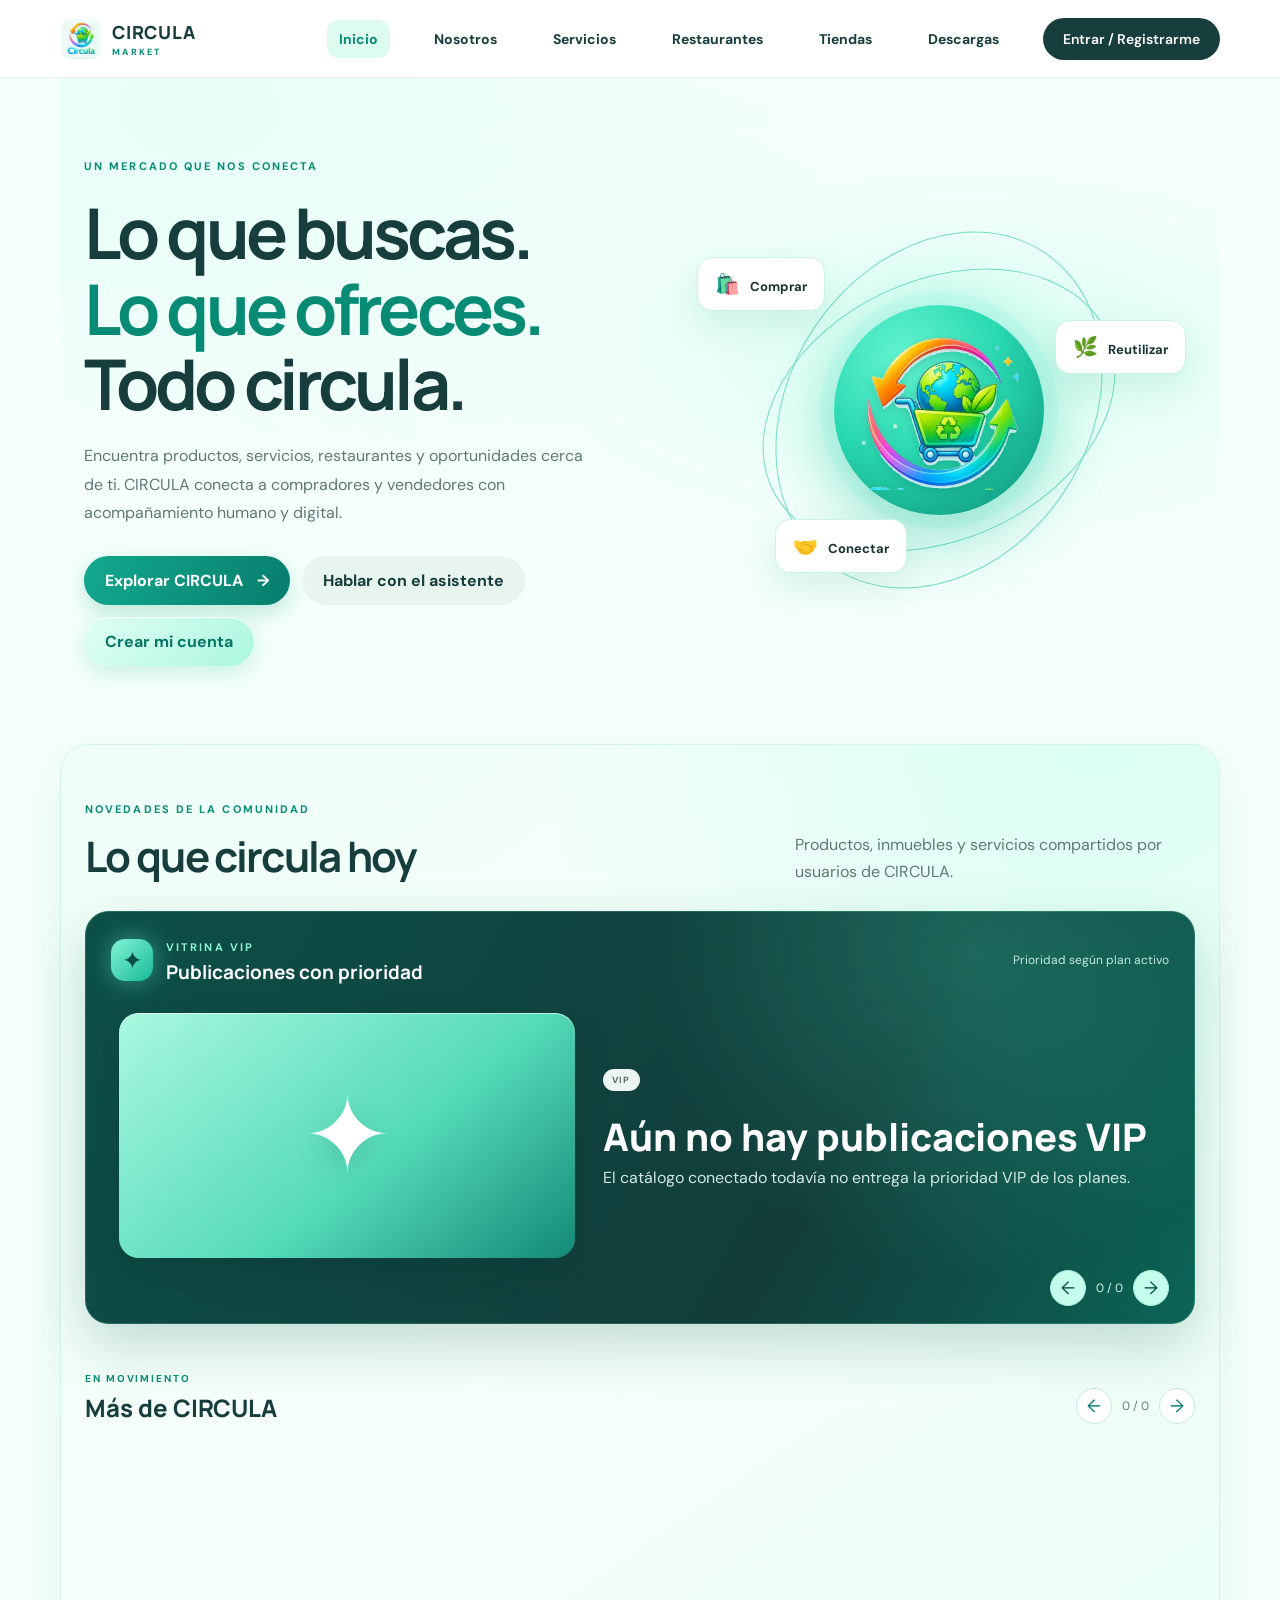
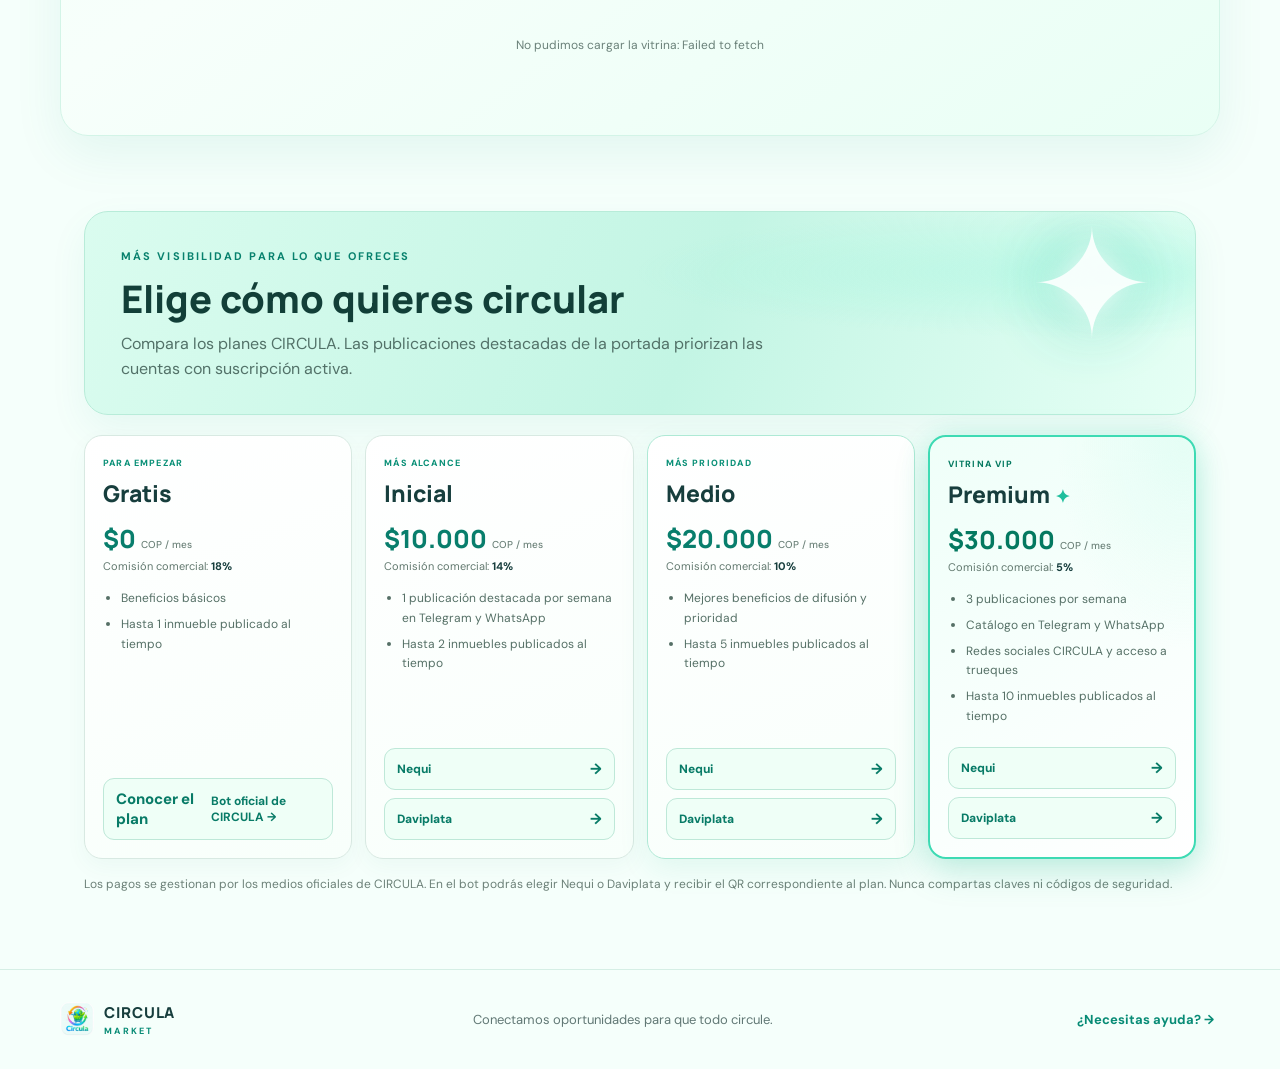
==== index.html @ 831e98ba "Add files via upload" ====
<!doctype html>
<html lang="es">
<head>
  <meta charset="utf-8">
  <meta name="viewport" content="width=device-width, initial-scale=1">
  <meta name="theme-color" content="#22c6a3">
  <meta name="description" content="CIRCULA Market conecta personas, negocios y servicios en Colombia.">
  <title>CIRCULA Market</title>
  <link rel="icon" href="assets/circula_logo.jpg">
  <link rel="stylesheet" href="styles.css">
  <link rel="stylesheet" href="styles-bright.css">
  <link rel="stylesheet" href="homepage.css">
</head>
<body>
  <header class="topbar">
    <a class="brand" href="#inicio" data-page="inicio" aria-label="CIRCULA Market, inicio">
      <img src="assets/circula_logo.jpg" alt="" width="42" height="42">
      <span>CIRCULA <small>MARKET</small></span>
    </a>
    <button class="menu-toggle" id="menu-toggle" aria-label="Abrir menú" aria-expanded="false">☰</button>
    <nav id="main-nav" aria-label="Navegación principal">
      <button type="button" data-page="inicio" class="page-link active">Inicio</button>
      <button type="button" data-page="nosotros" class="page-link">Nosotros</button>
      <button type="button" data-page="servicios" class="page-link">Servicios</button>
      <button type="button" data-page="restaurantes" class="page-link">Restaurantes</button>
      <button type="button" data-page="tiendas" class="page-link">Tiendas</button>
      <button type="button" data-page="descargas" class="page-link">Descargas</button>
      <button type="button" class="page-link" id="mi-suscripcion-nav" hidden data-open-request="mi_suscripcion">📅 Mi suscripción</button>
      <button class="nav-account" data-view="cuenta">Entrar / Registrarme</button>
    </nav>
  </header>

  <main>
    <section class="hero" id="inicio" data-page-section="inicio">
      <div class="hero-copy">
        <span class="eyebrow">UN MERCADO QUE NOS CONECTA</span>
        <h1>Lo que buscas.<br><em>Lo que ofreces.</em><br>Todo circula.</h1>
        <p>Encuentra productos, servicios, restaurantes y oportunidades cerca de ti. CIRCULA conecta a compradores y vendedores con acompañamiento humano y digital.</p>
        <div class="hero-actions"><a class="button primary" href="#explorar">Explorar CIRCULA <span>→</span></a><button class="button soft" data-view="asistente">Hablar con el asistente</button><button class="button account-glow" data-view="cuenta" data-auth-mode="register">Crear mi cuenta</button></div>
      </div>
      <div class="hero-art" aria-hidden="true"><div class="orbit orbit-one"></div><div class="orbit orbit-two"></div><div class="hero-mark"><img src="assets/circula_logo_mark.png" alt=""></div><div class="float-card card-buy">🛍️ <span>Comprar</span></div><div class="float-card card-sell">🌿 <span>Reutilizar</span></div><div class="float-card card-services">🤝 <span>Conectar</span></div></div>
    </section>

    <section class="section about-page" id="nosotros" data-page-section="nosotros" hidden>
      <div class="section-heading"><div><span class="eyebrow">QUIÉNES SOMOS</span><h2>En CIRCULA, las oportunidades se encuentran</h2></div></div>
      <div class="about-grid"><article><span class="about-icon">↻</span><h3>Conectamos</h3><p>CIRCULA ayuda a personas, emprendimientos y negocios a encontrarse para comprar, vender, intercambiar y ofrecer servicios en Colombia.</p></article><article><span class="about-icon">🤝</span><h3>Acompañamos</h3><p>El bot y el asistente virtual orientan cada paso. Cuando hace falta, el equipo humano puede continuar la conversación.</p></article><article><span class="about-icon">🌱</span><h3>Hacemos circular</h3><p>Queremos que productos, talentos, espacios y servicios tengan más oportunidades de llegar a quien los necesita.</p></article></div>
      <div class="about-assistant"><div><span class="eyebrow">¿QUIERES CONOCERNOS MEJOR?</span><h3>Chatea con el asistente de CIRCULA</h3><p>Cuéntanos qué buscas y te ayudaremos a encontrar el siguiente paso.</p></div><button class="button primary" data-view="asistente">Chatear con nosotros →</button></div>
    </section>

    <section class="downloads-page" id="descargas" data-page-section="descargas" hidden>
      <div class="download-hero"><div class="download-copy"><span class="eyebrow">CIRCULA CONTIGO</span><h1>Todo lo que circula,<br><em>en tu celular.</em></h1><p>Descarga la aplicación oficial de CIRCULA Market para explorar productos, restaurantes, servicios y oportunidades desde tu teléfono.</p><div class="download-actions"><a class="button primary download-cta" href="#descargas" aria-disabled="true">APK disponible próximamente</a><span class="download-platform">Android · Archivo APK oficial</span></div><p class="download-status" id="download-status" role="status">Estamos preparando el enlace oficial de descarga.</p></div>
        <div class="phone-preview" aria-label="Vista ilustrativa de CIRCULA en un celular"><div class="phone-frame"><div class="phone-camera"></div><div class="phone-screen"><div class="phone-top"><img src="assets/circula_logo.jpg" alt=""><span><b>CIRCULA</b><small>MARKET</small></span><span class="phone-user">●</span></div><div class="phone-welcome"><small>TODO CIRCULA</small><strong>¿Qué buscas hoy?</strong><span>Encuentra oportunidades cerca de ti.</span></div><div class="phone-categories"><span>🛍️<small>Productos</small></span><span>🍽️<small>Restaurantes</small></span><span>✨<small>Servicios</small></span><span>🏡<small>Inmuebles</small></span></div><div class="phone-feature"><small>DESTACADO</small><b>Descubre CIRCULA</b><span>Personas y negocios conectados</span></div><div class="phone-nav"><span>⌂</span><span>♡</span><span>＋</span><span>☰</span></div></div></div><span class="phone-orbit phone-orbit-one"></span><span class="phone-orbit phone-orbit-two"></span></div></div>
      <div class="download-details"><article class="download-card download-android"><span class="download-icon">🤖</span><div><span class="eyebrow">ANDROID</span><h2>Descarga directa</h2><p>Cuando publiquemos el APK, podrás descargarlo desde aquí usando el enlace oficial de CIRCULA.</p><span class="release-badge" id="release-version">Próximamente</span></div><a class="button soft download-cta" href="#descargas" aria-disabled="true">Aún no disponible</a></article><article class="download-card"><span class="download-icon">🍎</span><div><span class="eyebrow">IPHONE Y IPAD</span><h2>Versión para iOS</h2><p>La descarga para iPhone se anunciará cuando la app esté disponible en la tienda correspondiente.</p><span class="release-badge">Próximamente</span></div></article></div>
      <div class="download-help"><div><span class="eyebrow">INSTALACIÓN SEGURA</span><h2>Descárgala desde CIRCULA</h2><p>Cuando se habilite el APK, publicaremos aquí la versión oficial y los pasos para instalarla. Usa siempre el enlace de esta página para verificar que descargas el archivo correcto.</p></div><button type="button" class="button primary" data-view="asistente">¿Tienes dudas? Escríbenos →</button></div>
    </section>

    <section class="marketplace-home" id="vitrina" data-page-section="inicio">
      <div class="section-heading market-heading">
        <div><span class="eyebrow">NOVEDADES DE LA COMUNIDAD</span><h2>Lo que circula hoy</h2></div>
        <p>Productos, inmuebles y servicios compartidos por usuarios de CIRCULA.</p>
      </div>
      <section class="vip-showcase" aria-label="Vitrina VIP CIRCULA">
        <div class="vip-heading"><span class="vip-star">✦</span><div><span class="eyebrow">VITRINA VIP</span><h3>Publicaciones con prioridad</h3></div><span class="vip-note">Prioridad según plan activo</span></div>
        <div id="vip-feature" class="vip-feature" aria-live="polite"><div class="vip-placeholder">✦</div><div class="vip-copy"><span class="demo-badge">MUESTRA</span><h4>Cargando publicaciones destacadas…</h4><p>Las publicaciones aprobadas aparecerán aquí.</p></div></div>
        <div class="carousel-controls"><button type="button" id="vip-prev" aria-label="Publicación VIP anterior">←</button><span id="vip-count">0 / 0</span><button type="button" id="vip-next" aria-label="Siguiente publicación VIP">→</button></div>
      </section>
      <div class="market-subheading"><div><span class="eyebrow">EN MOVIMIENTO</span><h3>Más de CIRCULA</h3></div><div class="carousel-controls"><button type="button" id="market-prev" aria-label="Publicaciones anteriores">←</button><span id="market-count">0 / 0</span><button type="button" id="market-next" aria-label="Siguientes publicaciones">→</button></div></div>
      <div id="market-grid" class="market-grid" aria-live="polite"></div>
      <p id="market-status" class="market-status">Cargando publicaciones…</p>
      <div class="market-admin-entry"><button type="button" id="admin-curate" class="button soft" hidden>Administrar publicaciones de portada</button><span id="demo-note" class="demo-note" hidden>Ejemplos demostrativos · no son publicaciones reales</span></div>
      <section id="admin-curation-panel" class="admin-curation-panel" hidden>
        <div class="admin-panel-heading"><div><span class="eyebrow">SOLO PERSONAL AUTORIZADO</span><h3>Alimentar la portada</h3></div><button type="button" id="admin-close" class="text-button">Cerrar ×</button></div>
        <p>Selecciona anuncios aprobados por el equipo. La imagen se toma de la publicación del usuario en el almacenamiento compartido; no se sube una copia a la web. La prioridad VIP se calcula con el plan y su estado de pago.</p>
        <div id="admin-listings" class="admin-listings"><p class="empty-state">Carga las publicaciones disponibles.</p></div><p id="admin-status" class="market-status" role="status"></p>
      </section>
    </section>

    <section class="plans-section" id="planes" data-page-section="inicio">
      <div class="plans-banner"><div><span class="eyebrow">MÁS VISIBILIDAD PARA LO QUE OFRECES</span><h2>Elige cómo quieres circular</h2><p>Compara los planes CIRCULA. Las publicaciones destacadas de la portada priorizan las cuentas con suscripción activa.</p></div><span class="plans-glow" aria-hidden="true">✦</span></div>
      <div class="plans-grid">
        <article class="plan-card"><span class="plan-label">PARA EMPEZAR</span><h3>Gratis</h3><p class="plan-price">$0 <small>COP / mes</small></p><p class="plan-commission">Comisión comercial: <b>18%</b></p><ul><li>Beneficios básicos</li><li>Hasta 1 inmueble publicado al tiempo</li></ul><a class="plan-pay" href="https://t.me/CIRCULAMarketbot" target="_blank" rel="noopener noreferrer"><span>Conocer el plan</span><b>Bot oficial de CIRCULA →</b></a></article>
        <article class="plan-card"><span class="plan-label">MÁS ALCANCE</span><h3>Inicial</h3><p class="plan-price">$10.000 <small>COP / mes</small></p><p class="plan-commission">Comisión comercial: <b>14%</b></p><ul><li>1 publicación destacada por semana en Telegram y WhatsApp</li><li>Hasta 2 inmuebles publicados al tiempo</li></ul><div class="plan-payment-actions"><button type="button" class="plan-pay" data-pay-plan="Inicial" data-provider="Nequi">Nequi <span>→</span></button><button type="button" class="plan-pay" data-pay-plan="Inicial" data-provider="Daviplata">Daviplata <span>→</span></button></div></article>
        <article class="plan-card plan-card-medium"><span class="plan-label">MÁS PRIORIDAD</span><h3>Medio</h3><p class="plan-price">$20.000 <small>COP / mes</small></p><p class="plan-commission">Comisión comercial: <b>10%</b></p><ul><li>Mejores beneficios de difusión y prioridad</li><li>Hasta 5 inmuebles publicados al tiempo</li></ul><div class="plan-payment-actions"><button type="button" class="plan-pay" data-pay-plan="Medio" data-provider="Nequi">Nequi <span>→</span></button><button type="button" class="plan-pay" data-pay-plan="Medio" data-provider="Daviplata">Daviplata <span>→</span></button></div></article>
        <article class="plan-card plan-card-premium"><span class="plan-label">VITRINA VIP</span><h3>Premium <span class="crown">✦</span></h3><p class="plan-price">$30.000 <small>COP / mes</small></p><p class="plan-commission">Comisión comercial: <b>5%</b></p><ul><li>3 publicaciones por semana</li><li>Catálogo en Telegram y WhatsApp</li><li>Redes sociales CIRCULA y acceso a trueques</li><li>Hasta 10 inmuebles publicados al tiempo</li></ul><div class="plan-payment-actions"><button type="button" class="plan-pay" data-pay-plan="Premium" data-provider="Nequi">Nequi <span>→</span></button><button type="button" class="plan-pay" data-pay-plan="Premium" data-provider="Daviplata">Daviplata <span>→</span></button></div></article>
      </div>
      <p class="payment-note">Los pagos se gestionan por los medios oficiales de CIRCULA. En el bot podrás elegir Nequi o Daviplata y recibir el QR correspondiente al plan. Nunca compartas claves ni códigos de seguridad.</p>
    </section>

    <section class="section" id="explorar" data-page-section="servicios" hidden>
      <div class="section-heading"><div><span class="eyebrow">¿QUÉ NECESITAS HOY?</span><h2>Encuentra tu camino</h2></div><p>Elige una opción para empezar. El equipo de CIRCULA puede acompañarte durante el proceso.</p></div>
      <div class="category-grid" aria-label="Categorías de CIRCULA">
        <article class="category-card"><span class="category-icon">🛍️</span><strong>Compra y venta</strong><small>Comprar, vender o hacer ambas cosas.</small><button type="button" class="text-button" data-open-request="compra_venta_menu">Ver opciones →</button></article>
        <article class="category-card"><span class="category-icon">🔄</span><strong>Trueques / Permutas</strong><small>Intercambia productos o bienes.</small><button type="button" class="text-button" data-open-request="trueque">Iniciar solicitud →</button></article>
        <article class="category-card"><span class="category-icon">🍔</span><strong>Restaurantes</strong><small>Busca restaurantes o registra el tuyo.</small><button type="button" class="text-button" data-open-request="restaurantes">Ver opciones →</button></article>
        <article class="category-card"><span class="category-icon">🏪</span><strong>Tiendas y Panaderías</strong><small>Explora comercios y solicita vincular el tuyo.</small><button type="button" class="text-button" data-open-request="tiendas">Ver opciones →</button></article>
        <article class="category-card"><span class="category-icon">🛠️</span><strong>Servicios</strong><small>Ofrece o busca servicios presenciales y virtuales.</small><button type="button" class="text-button" data-open-request="servicios">Iniciar solicitud →</button></article>
        <article class="category-card"><span class="category-icon">🏠</span><strong>Inmuebles</strong><small>Busca o publica para venta y arriendo.</small><button type="button" class="text-button" data-open-request="inmuebles">Ver opciones →</button></article>
        <article class="category-card"><span class="category-icon">💼</span><strong>Empleo</strong><small>Busca trabajo o encuentra trabajadores.</small><button type="button" class="text-button" data-open-request="empleo_menu">Ver opciones →</button></article>
        <article class="category-card"><span class="category-icon">🚀</span><strong>Emprendedor / empresa</strong><small>Busca clientes o registra tu oferta empresarial.</small><button type="button" class="text-button" data-open-request="empresa">Ver opciones →</button></article>
        <article class="category-card"><span class="category-icon">💡</span><strong>Otra necesidad / asesor</strong><small>Cuéntanos qué necesitas y lo registramos.</small><button type="button" class="text-button" data-open-request="otra">Iniciar solicitud →</button></article>
      </div>
      <div class="account-invite">
        <div class="invite-symbol">✦</div>
        <div><span class="eyebrow">TU ESPACIO EN CIRCULA</span><h3>Regístrate o entra a tu cuenta</h3><p>Tu perfil, tus solicitudes y tu estado de verificación estarán vinculados a tu cuenta CIRCULA.</p></div>
        <div class="invite-actions"><button class="button primary" data-view="cuenta" data-auth-mode="register">Crear cuenta</button><button class="button invite-login" data-view="cuenta" data-auth-mode="login">Iniciar sesión</button></div>
      </div>
    </section>

    <section class="restaurant-section" id="tiendas" data-page-section="tiendas" hidden>
      <div class="restaurant-owner-banner"><div><span class="eyebrow">CIRCULA TIENDAS Y PANADERÍAS</span><h2>Productos esenciales cerca de ti</h2><p>Busca por ciudad, tipo de negocio y zona. Los productos solo aparecen después de ser aprobados; el pago se realiza directamente a la tienda.</p></div><button class="button white" id="store-owner-start">Registrar mi tienda desde el chat →</button></div>
      <div class="store-search">
        <label>Municipio o ciudad<input id="store-city" type="search" autocomplete="address-level2" placeholder="Busca y elige un municipio"></label>
        <label>Tipo de negocio<input id="store-type" type="search" placeholder="Ej. panadería"></label>
        <label>Barrio o zona<input id="store-zone" type="search" placeholder="Opcional"></label>
        <button class="button primary" id="store-search-button">Buscar productos</button>
      </div>
      <p id="store-location-status" class="location-status" role="status">Cargando el listado de municipios colombianos…</p>
      <div id="store-results" class="restaurant-grid" aria-live="polite"></div>
      <div class="store-plans">
        <h3>Suscripción mensual para comercios · sin comisión por venta</h3>
        <p>Hasta 50 productos: <strong>$50.000 COP/mes</strong> · Hasta 299 productos: <strong>$100.000 COP/mes</strong> · 300 o más: <strong>$200.000 COP/mes</strong>.</p>
        <p>El registro de cada tienda lo aprueba un administrador. Los productos aprobados son visibles en el catálogo; los casos dudosos pasan a revisión administrativa.</p>
      </div>
    </section>

    <section class="restaurant-section" id="restaurantes" data-page-section="restaurantes" hidden>
      <div class="restaurant-owner-banner"><div><span class="eyebrow">PARA RESTAURANTES</span><h2>¿Tienes un restaurante?</h2><p>¿Qué esperas para vincularlo a CIRCULA? Presenta tu negocio y crea un menú para que más personas te encuentren.</p></div><button class="button white" id="restaurant-owner-start">Registrar mi restaurante →</button></div>
      <form id="restaurant-register-form" class="category-request-form restaurant-register-form" hidden>
        <div class="section-heading"><div><span class="eyebrow">REGISTRO DIRECTO · WEB</span><h3>Vincula tu restaurante</h3></div><button type="button" class="text-button" id="restaurant-register-close">Cerrar ×</button></div>
        <label>Nombre del restaurante<input name="nombre" maxlength="120" required></label>
        <label>Descripción<textarea name="descripcion" maxlength="1200" rows="3"></textarea></label>
        <label>Municipio<input id="restaurant-register-city" name="municipio" list="colombia-municipalities" placeholder="Elige tu municipio" required></label>
        <label>Tipo de comida<select name="categoria_slug" id="restaurant-register-category" required></select></label>
        <label>Barrio o zona<input name="zona" maxlength="160"></label>
        <label>Horario<input name="horario" maxlength="240"></label>
        <label>Entrega<select name="modalidad_entrega" required><option value="">Elige una opción</option><option>Domicilio propio</option><option>Recoger en el restaurante</option><option>Por definir</option></select></label>
        <label>Logo o imagen del restaurante<input name="logo" type="file" accept="image/jpeg,image/png,image/webp" required></label>
        <label>Documento del negocio<input name="documento" type="file" accept="application/pdf,image/jpeg,image/png" required></label>
        <label>Tipo de documento<select name="documento_tipo" required><option value="">Elige el documento</option><option>RUT</option><option>Cámara de Comercio</option></select></label>
        <button class="button primary" type="submit">Enviar registro</button><p id="restaurant-register-status" class="status-note" role="status"></p>
      </form>
      <div class="restaurant-plan-banner"><div><span class="eyebrow">CRECE CON CIRCULA</span><h3>Haz que tu restaurante llegue más lejos</h3><p>Inicial incluye una publicación destacada semanal en Telegram y WhatsApp; Medio mejora la difusión y prioridad; Premium ofrece 3 publicaciones por semana, catálogo en Telegram y WhatsApp, promoción en redes CIRCULA y acceso a trueques. Los cupos vigentes son 2, 5 y 10 inmuebles para Inicial, Medio y Premium.</p></div><button class="button primary" data-page="inicio" data-scroll-target="planes">Ver planes y beneficios →</button></div>
      <div class="section-heading restaurant-heading"><div><span class="eyebrow">PARA QUIENES QUIEREN DISFRUTAR</span><h2>Encuentra tu próximo restaurante</h2></div><p>Busca por ciudad, centro poblado o tipo de comida.</p></div>
      <p class="section-intro">Busca por municipio o ciudad de Colombia. El listado oficial DIVIPOLA identifica cada municipio junto con su departamento.</p>
      <div class="restaurant-search"><label class="sr-only" for="catalog-city">Municipio o ciudad</label><input id="catalog-city" placeholder="Busca un municipio o ciudad" autocomplete="address-level2"><label class="sr-only" for="catalog-zone">Barrio o sector</label><input id="catalog-zone" placeholder="Barrio o sector (opcional)"><label for="catalog-type">Tipo de restaurante<select id="catalog-type" disabled><option value="">Cargando tipos de restaurante…</option></select></label><button id="catalog-search" class="button primary">Buscar restaurantes</button></div>
      <p id="location-status" class="location-status" aria-live="polite">Cargando el listado de municipios colombianos…</p>
      <div class="restaurant-registration-hint"><span>¿Tu municipio, corregimiento o centro poblado no aparece?</span><button type="button" class="text-button" id="location-request">Pedir que lo agreguemos →</button></div>
      <div id="catalog-results" class="restaurant-grid"></div>
      <p class="status-note restaurant-disclaimer">En esta etapa puedes explorar perfiles y menús publicados. Los pedidos y pagos dentro de CIRCULA todavía requieren integración adicional. El bot permite a cada restaurante administrar categorías, productos, fotos, precios y descripciones; usa el asistente para iniciar la vinculación.</p>
    </section>

    <section class="assistant-band" id="asistente" data-page-section="nosotros" hidden>
      <div class="assistant-orb">✦</div><div><span class="eyebrow">SIEMPRE HAY UNA FORMA DE EMPEZAR</span><h2>¿Tienes una pregunta?</h2><p>El asistente de CIRCULA puede orientarte y ayudarte a encontrar el siguiente paso.</p></div><button class="button white" data-view="asistente">Conversar ahora <span>→</span></button>
    </section>

    <section class="panel section" id="app-view" hidden>
      <div class="view-header"><button id="back-home" class="back-button">← Inicio</button><span class="eyebrow" id="view-eyebrow">CIRCULA MARKET</span></div>
      <div id="menu-view" hidden></div>
      <div id="assistant-view" hidden>
        <h2>Asistente CIRCULA</h2><p class="section-intro">Conversa con el asistente para conocer opciones y resolver tus dudas.</p>
        <div id="chat-messages" class="chat-box" aria-live="polite"></div>
        <form id="chat-form" class="chat-compose"><label class="sr-only" for="chat-text">Tu mensaje o pie de foto</label><textarea id="chat-text" maxlength="1200" rows="2" placeholder="Escribe un mensaje o el pie de foto antes de adjuntar una imagen" required></textarea><label class="button soft chat-attach" for="chat-file" title="Adjuntar foto, video o documento">📎<span class="sr-only">Adjuntar archivo</span></label><input id="chat-file" type="file" accept="image/*,video/*,.pdf,.doc,.docx,.xls,.xlsx" hidden><button class="button primary" type="submit">Enviar ↑</button></form>
        <p id="chat-status" class="status-note" role="status"></p>
      </div>
      <div id="account-view" hidden>
        <h2>Mi cuenta CIRCULA</h2><p class="section-intro">Inicia sesión o solicita vincular tu cuenta existente. La verificación de identidad la revisa el equipo.</p>
        <div class="account-tabs"><button class="selected" data-auth-tab="login">Iniciar sesión</button><button data-auth-tab="register">Crear cuenta</button><button data-auth-tab="link">Ya tengo código</button></div>
        <form id="login-form" class="account-form"><label>Código CIRCULA<input name="codigo" autocomplete="username" placeholder="CIRC-00001" pattern="CIRC-[0-9]{4,}" required></label><label>Contraseña<input name="contrasena" type="password" autocomplete="current-password" required></label><button class="button primary" type="submit">Entrar</button></form>
        <form id="signup-form" class="account-form" hidden>
          <div class="form-intro"><strong>Crear una cuenta nueva</strong><span>Al completar los datos y enviar los documentos, tu registro quedará pendiente de revisión, igual que en el bot.</span></div>
          <input type="hidden" name="terminos_version" value="">
          <label>Nombre completo<input name="nombre" autocomplete="name" minlength="3" maxlength="120" required></label>
          <label>Correo electrónico<input name="correo" type="email" autocomplete="email" maxlength="254" required></label>
          <label>Celular / WhatsApp<input name="telefono" type="tel" autocomplete="tel" minlength="7" maxlength="24" required></label>
          <label>Municipio o ciudad de residencia<input name="municipio" autocomplete="address-level2" placeholder="Busca y elige tu municipio" required></label>
          <input type="hidden" name="codigo_municipio">
          <small id="signup-location-status" class="location-status" role="status">Cargando el listado oficial de municipios…</small>
          <label>Fecha de nacimiento<input name="fecha_nacimiento" type="date" autocomplete="bday" required><small>Debe coincidir con la fecha que aparece en tu documento.</small></label>
          <label>Contraseña<input name="contrasena" type="password" minlength="12" autocomplete="new-password" required><small>Mínimo 12 caracteres.</small></label>
          <label>Repite la contraseña<input name="confirmacion" type="password" minlength="12" autocomplete="new-password" required></label>
          <label class="check-row"><input name="confirma_mayoria_edad" type="checkbox" required><span>Confirmo que soy mayor de 18 años.</span></label>
          <details class="terms-summary"><summary>Leer los términos vigentes de CIRCULA</summary><p id="signup-terms-text">Al abrir esta opción, se consultará la versión oficial del servidor de CIRCULA.</p></details>
          <label class="check-row"><input name="acepta_terminos" type="checkbox" required><span>Acepto los términos de CIRCULA.</span></label>
          <label class="check-row"><input name="autoriza_datos" type="checkbox" required><span>Autorizo el tratamiento de mis datos para gestionar mi cuenta y verificar mi identidad.</span></label>
          <label>Documento de identidad · cara frontal<input name="documento_frontal" type="file" accept="image/jpeg,image/png" required></label>
          <label>Documento de identidad · cara posterior<input name="documento_posterior" type="file" accept="image/jpeg,image/png" required></label>
          <p class="status-note">Sube imágenes JPG o PNG, de máximo 5 MB cada una. Los documentos se envían al servidor seguro de CIRCULA para revisión; no quedan guardados en esta página.</p>
          <button class="button primary" type="submit">Enviar registro para revisión</button>
        </form>
        <form id="link-form" class="account-form" hidden><div class="form-intro"><strong>Vincular una cuenta existente</strong><span>Usa el código que ya recibiste en Telegram. Esto no crea otro perfil ni cambia tu plan.</span></div><label>Código CIRCULA<input name="codigo" placeholder="CIRC-00001" pattern="CIRC-[0-9]{4,}" required></label><label>Contraseña nueva<input name="contrasena" type="password" minlength="12" autocomplete="new-password" required></label><label>Repite la contraseña<input name="confirmacion" type="password" minlength="12" autocomplete="new-password" required></label><label>Documento, cara frontal<input name="documento_frontal" type="file" accept="image/jpeg,image/png" required></label><label>Documento, cara posterior<input name="documento_posterior" type="file" accept="image/jpeg,image/png" required></label><p class="status-note">Cada imagen debe ser JPG o PNG y pesar máximo 5 MB. La vinculación queda pendiente de aprobación.</p><button class="button primary" type="submit">Solicitar vinculación</button></form>
        <div id="account-result" class="status-note" role="status"></div>
      </div>
      <div id="profile-view" hidden></div>
      <div id="subscription-view" hidden>
        <h2>📅 Mi suscripción</h2>
        <p class="section-intro" id="subscription-status">Cargando tu información de suscripción…</p>
        <div id="subscription-details"></div>
        <button class="button soft" id="renew-subscription" hidden>Renovar ahora →</button>
      </div>
    </section>
  </main>
  <dialog id="payment-dialog" class="payment-dialog"><button type="button" id="payment-dialog-close" class="dialog-close" aria-label="Cerrar">×</button><span class="eyebrow">PAGO OFICIAL CIRCULA</span><h2 id="payment-dialog-title">Pagar plan</h2><p id="payment-dialog-copy"></p><a id="payment-dialog-go" class="button primary" href="https://t.me/CIRCULAMarketbot" target="_blank" rel="noopener noreferrer">Abrir el bot oficial →</a><p class="payment-note">El bot te entrega el QR vigente de Nequi o Daviplata y recibe el comprobante para revisión.</p></dialog>
  <footer><a class="brand footer-brand" href="#inicio" data-page="inicio"><img src="assets/circula_logo.jpg" alt="" width="34" height="34"><span>CIRCULA <small>MARKET</small></span></a><span>Conectamos oportunidades para que todo circule.</span><button class="text-button" data-page="nosotros" data-scroll-target="asistente">¿Necesitas ayuda? →</button></footer>
  <div id="toast" class="toast" role="status" aria-live="polite"></div>
  <datalist id="colombia-municipalities"></datalist>
  <script src="config.js"></script><script src="municipalities.js"></script><script src="autocomplete.js"></script><script src="app.js"></script><script src="homepage.js"></script><script src="locations.js"></script>
</body>
</html>
---- styles.css ----
@import url('https://fonts.googleapis.com/css2?family=DM+Sans:wght@400;500;600;700&family=Manrope:wght@400;500;600;700;800&display=swap');
:root{--mint:#22c6a3;--mint-dark:#087e72;--deep:#173e3d;--ink:#193333;--muted:#617875;--paper:#f3faf7;--line:#deebe6;--white:#fff;--shadow:0 18px 50px #17483c12;font-family:'DM Sans',Arial,sans-serif;color:var(--ink);background:var(--paper)}*{box-sizing:border-box}html{scroll-behavior:smooth}body{margin:0}button,input,textarea{font:inherit}button,a{-webkit-tap-highlight-color:transparent}a{color:inherit;text-decoration:none}.topbar{height:78px;padding:0 max(calc((100vw - 1160px)/2),24px);display:flex;align-items:center;justify-content:space-between;background:#ffffffed;border-bottom:1px solid #e9f0ed;position:sticky;top:0;z-index:20;backdrop-filter:blur(12px)}.brand{display:flex;align-items:center;gap:10px;color:var(--deep);font:800 18px Manrope,sans-serif;letter-spacing:.06em}.brand img{border-radius:12px;object-fit:cover}.brand small{display:block;font:700 9px 'DM Sans',sans-serif;letter-spacing:.25em;color:var(--mint-dark);margin-top:2px}.topbar nav{display:flex;align-items:center;gap:32px;font-size:14px;font-weight:600;color:#425b56}.topbar nav a:hover,.text-button:hover{color:var(--mint-dark)}.nav-account{border:0;background:var(--deep);color:white;border-radius:30px;padding:12px 20px;cursor:pointer}.menu-toggle{display:none;border:0;background:transparent;font-size:24px;color:var(--deep)}.hero{max-width:1160px;margin:auto;min-height:570px;padding:76px 24px 68px;display:grid;grid-template-columns:1.05fr .95fr;align-items:center;gap:30px}.eyebrow{font-size:11px;letter-spacing:.19em;font-weight:700;color:var(--mint-dark)}h1,h2,h3,p{margin-top:0}h1,h2,h3{font-family:Manrope,Arial,sans-serif;color:var(--deep)}h1{font-size:clamp(44px,6vw,70px);line-height:1.08;letter-spacing:-.055em;margin:20px 0}h1 em{font-style:normal;color:var(--mint-dark)}.hero-copy>p{max-width:520px;line-height:1.8;color:var(--muted);font-size:16px}.hero-actions{display:flex;gap:12px;flex-wrap:wrap;margin-top:28px}.button{border:0;border-radius:999px;padding:14px 21px;display:inline-flex;gap:14px;align-items:center;justify-content:center;font-weight:700;cursor:pointer;transition:transform .15s ease,box-shadow .15s ease}.button:hover{transform:translateY(-2px)}.primary{color:white;background:var(--mint-dark);box-shadow:0 8px 18px #087e722b}.soft{background:#e8f5ef;color:var(--deep)}.white{background:white;color:var(--deep)}.hero-art{height:390px;position:relative;display:grid;place-items:center}.orbit{position:absolute;border:1px solid #bde9dc;border-radius:50%;transform:rotate(-25deg)}.orbit-one{width:370px;height:260px}.orbit-two{width:300px;height:380px;transform:rotate(34deg)}.hero-mark{width:210px;height:210px;border-radius:50%;background:linear-gradient(145deg,#28d4ae,#087e72);display:grid;place-items:center;color:white;font:800 106px Manrope,sans-serif;box-shadow:0 25px 60px #0d907c40;position:relative}.hero-mark span{position:absolute;font-size:56px;right:27px;top:25px;color:#d3fff1}.float-card{position:absolute;border:1px solid #e1f0e9;background:#fff;border-radius:15px;padding:13px 17px;box-shadow:var(--shadow);font-size:20px}.float-card span{font-size:13px;font-weight:700;margin-left:5px}.card-buy{top:42px;left:3%}.card-sell{right:2%;top:105px}.card-services{bottom:32px;left:18%}.section{max-width:1160px;margin:auto;padding:74px 24px}.section-heading{display:flex;justify-content:space-between;align-items:end;gap:30px;margin-bottom:30px}.section-heading h2,.assistant-band h2,.panel h2{font-size:clamp(27px,4vw,38px);letter-spacing:-.04em;margin:9px 0 0}.section-heading>p{max-width:400px;color:var(--muted);line-height:1.7;margin:0}.category-grid{display:grid;grid-template-columns:repeat(3,1fr);gap:15px}.category-card{min-height:160px;text-align:left;position:relative;padding:22px;border:1px solid var(--line);background:white;border-radius:18px;display:flex;flex-direction:column;align-items:flex-start;cursor:pointer;transition:.2s;box-shadow:0 3px 10px #173e3d05}.category-card:hover{transform:translateY(-4px);border-color:#8bdcc8;box-shadow:var(--shadow)}.category-icon{font-size:26px;margin-bottom:18px}.category-card strong{font:700 17px Manrope,sans-serif;color:var(--deep)}.category-card small{color:var(--muted);margin-top:5px}.category-card .arrow{position:absolute;right:20px;top:22px;color:var(--mint-dark);font-size:19px}.restaurant-section{padding:66px max(calc((100vw - 1160px)/2),24px) 80px;background:#eaf6f1}.text-button{background:none;border:0;color:var(--mint-dark);font-weight:700;cursor:pointer}.section-intro{color:var(--muted);line-height:1.7}.restaurant-search,.filter-row{display:flex;gap:10px;max-width:660px;margin:24px 0}.restaurant-search input,.filter-row input,.account-form input,.chat-compose textarea{border:1px solid #cadbd4;border-radius:12px;padding:13px 15px;background:white;min-width:0}.restaurant-search input{flex:1}.restaurant-grid{display:grid;grid-template-columns:repeat(3,1fr);gap:14px;margin-top:22px}.restaurant-card{background:white;border:1px solid var(--line);border-radius:15px;padding:18px;box-shadow:0 4px 15px #173e3d08}.restaurant-card h3{margin:0 0 6px;font-size:17px}.restaurant-card p{font-size:13px;color:var(--muted);margin:0;line-height:1.6}.restaurant-card button{margin-top:13px;border:0;background:none;padding:0;color:var(--mint-dark);font-weight:700;cursor:pointer}.empty-state{padding:28px;border:1px dashed #b9d7cc;border-radius:15px;color:var(--muted);grid-column:1/-1}.assistant-band{max-width:1160px;margin:68px auto;padding:40px 44px;display:flex;align-items:center;gap:24px;background:var(--deep);color:white;border-radius:24px}.assistant-band h2{color:white}.assistant-band p{color:#c8ddda;margin:10px 0 0}.assistant-band .eyebrow{color:#69dec2}.assistant-orb{flex:0 0 64px;width:64px;height:64px;border-radius:50%;display:grid;place-items:center;background:#ffffff1d;color:#7ce4c8;font-size:30px}.assistant-band>div:nth-child(2){flex:1}.panel{padding-top:35px;min-height:500px;background:white;border:1px solid var(--line);border-radius:22px;margin-top:44px;margin-bottom:70px;box-shadow:var(--shadow)}.panel[hidden],#restaurant-view[hidden],#menu-view[hidden],#assistant-view[hidden],#account-view[hidden],#category-view[hidden],#profile-view[hidden]{display:none}.view-header{display:flex;justify-content:space-between;align-items:center;margin-bottom:28px}.back-button{border:0;background:none;color:var(--mint-dark);font-weight:700;cursor:pointer}.filter-row{max-width:none}.filter-row input{flex:1}.chips{display:flex;gap:8px;overflow:auto;padding:4px 0}.chip{border:1px solid var(--line);background:white;border-radius:999px;padding:9px 13px;white-space:nowrap;cursor:pointer}.chip.selected{background:#d9f3eb;color:var(--mint-dark);border-color:#9cdece}.chat-box{height:330px;overflow:auto;border:1px solid var(--line);background:#f6faf8;border-radius:15px;padding:16px}.bubble{max-width:min(78%,520px);padding:12px 15px;border-radius:15px;margin:0 0 11px;line-height:1.5;white-space:pre-wrap;overflow-wrap:anywhere}.bubble.bot{background:white;border:1px solid var(--line);border-top-left-radius:4px}.bubble.user{background:#d6f5e9;margin-left:auto;border-top-right-radius:4px}.chat-compose{display:flex;gap:10px;margin-top:12px}.chat-compose textarea{flex:1;resize:vertical}.status-note{font-size:13px;color:var(--muted);line-height:1.6}.account-tabs{display:flex;gap:8px;border-bottom:1px solid var(--line);margin:20px 0}.account-tabs button{border:0;background:none;padding:12px;color:var(--muted);cursor:pointer}.account-tabs button.selected{color:var(--mint-dark);border-bottom:2px solid var(--mint-dark);font-weight:700}.account-form{display:grid;gap:14px;max-width:520px}.account-form label{display:grid;gap:6px;font-size:13px;font-weight:700;color:var(--deep)}.account-form .button{justify-self:start}.restaurant-detail{max-width:720px}.menu-category{border-top:1px solid var(--line);padding:15px 0}.menu-item{display:flex;justify-content:space-between;gap:20px;color:var(--muted);padding:6px 0}.toast{position:fixed;bottom:20px;left:50%;transform:translate(-50%,20px);background:var(--deep);color:white;padding:12px 18px;border-radius:12px;opacity:0;pointer-events:none;transition:.2s;z-index:40}.toast.show{opacity:1;transform:translate(-50%,0)}footer{min-height:100px;padding:25px max(calc((100vw - 1160px)/2),24px);border-top:1px solid var(--line);display:flex;align-items:center;justify-content:space-between;gap:20px;color:var(--muted);font-size:13px}.footer-brand{font-size:15px}.footer-brand img{border-radius:9px}.sr-only{position:absolute;width:1px;height:1px;padding:0;margin:-1px;overflow:hidden;clip:rect(0,0,0,0);white-space:nowrap;border:0}@media(max-width:760px){.topbar{height:68px;padding:0 18px}.menu-toggle{display:block}.topbar nav{display:none;position:absolute;top:67px;left:0;right:0;padding:16px 22px 22px;background:white;box-shadow:var(--shadow);align-items:stretch;gap:18px;flex-direction:column}.topbar nav.open{display:flex}.nav-account{text-align:left}.hero{padding:52px 22px 40px;grid-template-columns:1fr;min-height:auto}.hero-art{height:300px;order:-1}.hero-mark{width:160px;height:160px;font-size:82px}.orbit-one{width:290px;height:205px}.orbit-two{height:300px;width:230px}.float-card{padding:10px 12px}.card-buy{top:23px;left:0}.card-sell{right:0;top:70px}.card-services{bottom:15px;left:8%}.section{padding:54px 20px}.section-heading{align-items:flex-start;flex-direction:column;gap:12px}.category-grid{grid-template-columns:repeat(2,1fr);gap:10px}.category-card{min-height:148px;padding:17px}.restaurant-section{padding:50px 20px}.restaurant-search,.filter-row{flex-direction:column}.restaurant-search .button,.filter-row .button{min-height:46px}.restaurant-grid{grid-template-columns:1fr}.assistant-band{margin:25px 16px 50px;padding:25px;flex-wrap:wrap}.assistant-band>div:nth-child(2){flex-basis:calc(100% - 90px)}.assistant-band>.button{width:100%}.panel{margin:24px 14px 50px;padding:24px 18px}.chat-compose{align-items:stretch}.chat-compose .button{padding:12px}.filter-row input{width:100%}footer{padding:24px 20px;align-items:flex-start;flex-direction:column;gap:12px}}@media(max-width:390px){.category-grid{grid-template-columns:1fr}.hero-art{transform:scale(.92);margin:-12px -20px}.chat-compose{flex-direction:column}}

/* Autocomplete styles */
.autocomplete-results{position:absolute;top:100%;left:0;right:0;background:white;border:1px solid var(--line);border-top:none;border-radius:0 0 12px 12px;max-height:240px;overflow-y:auto;box-shadow:0 8px 20px #17483c15;z-index:10}.autocomplete-results[hidden]{display:none}.autocomplete-option{display:block;width:100%;padding:11px 15px;border:0;text-align:left;background:white;cursor:pointer;transition:.15s;font:inherit;color:var(--ink);font-size:14px}.autocomplete-option:hover{background:#f0faf7;color:var(--mint-dark)}.autocomplete-option:active{background:#e8f5ef}

/* Restaurant Category Dropdown styles */
.category-dropdown-wrapper{position:relative;flex:1}.category-display-btn{width:100%;border:1px solid #cadbd4;border-radius:12px;padding:13px 15px;background:white;text-align:left;cursor:pointer;transition:.15s;font:inherit;color:var(--ink)}.category-display-btn:hover{border-color:var(--mint-dark);background:#f9fdfb}.category-display-btn[aria-expanded="true"]{border-radius:12px 12px 0 0}.category-results{position:absolute;top:100%;left:0;right:0;background:white;border:1px solid #cadbd4;border-top:none;border-radius:0 0 12px 12px;max-height:280px;overflow-y:auto;box-shadow:0 8px 20px #17483c15;z-index:15}.category-results[hidden]{display:none}.category-option{display:block;width:100%;padding:13px 15px;border:0;text-align:left;background:white;cursor:pointer;transition:.15s;font:inherit;color:var(--ink);font-size:14px;border-bottom:1px solid #f0f5f2}.category-option:last-child{border-bottom:none}.category-option:hover{background:#f9fdfb;color:var(--mint-dark);font-weight:600}.category-option[aria-selected="true"]{background:#d9f3eb;color:var(--mint-dark);font-weight:600}.category-option:focus{outline:2px solid var(--mint-dark);outline-offset:-2px}

.restaurant-search,.filter-row{position:relative}.topbar{height:78px;padding:0 max(calc((100vw - 1160px)/2),24px);display:flex;align-items:center;justify-content:space-between;background:#ffffffed;border-bottom:1px solid #e9f0ed;position:sticky;top:0;z-index:20;backdrop-filter:blur(12px)}.brand{display:flex;align-items:center;gap:10px;color:var(--deep);font:800 18px Manrope,sans-serif;letter-spacing:.06em}.brand img{border-radius:12px;object-fit:cover}.brand small{display:block;font:700 9px 'DM Sans',sans-serif;letter-spacing:.25em;color:var(--mint-dark);margin-top:2px}.topbar nav{display:flex;align-items:center;gap:32px;font-size:14px;font-weight:600;color:#425b56}.topbar nav a:hover,.text-button:hover{color:var(--mint-dark)}.nav-account{border:0;background:var(--deep);color:white;border-radius:30px;padding:12px 20px;cursor:pointer}.menu-toggle{display:none;border:0;background:transparent;font-size:24px;color:var(--deep)}.hero{max-width:1160px;margin:auto;min-height:570px;padding:76px 24px 68px;display:grid;grid-template-columns:1.05fr .95fr;align-items:center;gap:30px}.eyebrow{font-size:11px;letter-spacing:.19em;font-weight:700;color:var(--mint-dark)}h1,h2,h3,p{margin-top:0}h1,h2,h3{font-family:Manrope,Arial,sans-serif;color:var(--deep)}h1{font-size:clamp(44px,6vw,70px);line-height:1.08;letter-spacing:-.055em;margin:20px 0}h1 em{font-style:normal;color:var(--mint-dark)}.hero-copy>p{max-width:520px;line-height:1.8;color:var(--muted);font-size:16px}.hero-actions{display:flex;gap:12px;flex-wrap:wrap;margin-top:28px}.button{border:0;border-radius:999px;padding:14px 21px;display:inline-flex;gap:14px;align-items:center;justify-content:center;font-weight:700;cursor:pointer;transition:transform .15s ease,box-shadow .15s ease}.button:hover{transform:translateY(-2px)}.primary{color:white;background:var(--mint-dark);box-shadow:0 8px 18px #087e722b}.soft{background:#e8f5ef;color:var(--deep)}.white{background:white;color:var(--deep)}.hero-art{height:390px;position:relative;display:grid;place-items:center}.orbit{position:absolute;border:1px solid #bde9dc;border-radius:50%;transform:rotate(-25deg)}.orbit-one{width:370px;height:260px}.orbit-two{width:300px;height:380px;transform:rotate(34deg)}.hero-mark{width:210px;height:210px;border-radius:50%;background:linear-gradient(145deg,#28d4ae,#087e72);display:grid;place-items:center;color:white;font:800 106px Manrope,sans-serif;box-shadow:0 25px 60px #0d907c40;position:relative}.hero-mark span{position:absolute;font-size:56px;right:27px;top:25px;color:#d3fff1}.float-card{position:absolute;border:1px solid #e1f0e9;background:#fff;border-radius:15px;padding:13px 17px;box-shadow:var(--shadow);font-size:20px}.float-card span{font-size:13px;font-weight:700;margin-left:5px}.card-buy{top:42px;left:3%}.card-sell{right:2%;top:105px}.card-services{bottom:32px;left:18%}.section{max-width:1160px;margin:auto;padding:74px 24px}.section-heading{display:flex;justify-content:space-between;align-items:end;gap:30px;margin-bottom:30px}.section-heading h2,.assistant-band h2,.panel h2{font-size:clamp(27px,4vw,38px);letter-spacing:-.04em;margin:9px 0 0}.section-heading>p{max-width:400px;color:var(--muted);line-height:1.7;margin:0}.category-grid{display:grid;grid-template-columns:repeat(3,1fr);gap:15px}.category-card{min-height:160px;text-align:left;position:relative;padding:22px;border:1px solid var(--line);background:white;border-radius:18px;display:flex;flex-direction:column;align-items:flex-start;cursor:pointer;transition:.2s;box-shadow:0 3px 10px #173e3d05}.category-card:hover{transform:translateY(-4px);border-color:#8bdcc8;box-shadow:var(--shadow)}.category-icon{font-size:26px;margin-bottom:18px}.category-card strong{font:700 17px Manrope,sans-serif;color:var(--deep)}.category-card small{color:var(--muted);margin-top:5px}.category-card .arrow{position:absolute;right:20px;top:22px;color:var(--mint-dark);font-size:19px}.restaurant-section{padding:66px max(calc((100vw - 1160px)/2),24px) 80px;background:#eaf6f1}.text-button{background:none;border:0;color:var(--mint-dark);font-weight:700;cursor:pointer}.section-intro{color:var(--muted);line-height:1.7}.restaurant-search,.filter-row{display:flex;gap:10px;max-width:660px;margin:24px 0}.restaurant-search input,.filter-row input,.account-form input,.chat-compose textarea{border:1px solid #cadbd4;border-radius:12px;padding:13px 15px;background:white;min-width:0}.restaurant-search input{flex:1}.restaurant-grid{display:grid;grid-template-columns:repeat(3,1fr);gap:14px;margin-top:22px}.restaurant-card{background:white;border:1px solid var(--line);border-radius:15px;padding:18px;box-shadow:0 4px 15px #173e3d08}.restaurant-card h3{margin:0 0 6px;font-size:17px}.restaurant-card p{font-size:13px;color:var(--muted);margin:0;line-height:1.6}.restaurant-card button{margin-top:13px;border:0;background:none;padding:0;color:var(--mint-dark);font-weight:700;cursor:pointer}.empty-state{padding:28px;border:1px dashed #b9d7cc;border-radius:15px;color:var(--muted);grid-column:1/-1}.assistant-band{max-width:1160px;margin:68px auto;padding:40px 44px;display:flex;align-items:center;gap:24px;background:var(--deep);color:white;border-radius:24px}.assistant-band h2{color:white}.assistant-band p{color:#c8ddda;margin:10px 0 0}.assistant-band .eyebrow{color:#69dec2}.assistant-orb{flex:0 0 64px;width:64px;height:64px;border-radius:50%;display:grid;place-items:center;background:#ffffff1d;color:#7ce4c8;font-size:30px}.assistant-band>div:nth-child(2){flex:1}.panel{padding-top:35px;min-height:500px;background:white;border:1px solid var(--line);border-radius:22px;margin-top:44px;margin-bottom:70px;box-shadow:var(--shadow)}.panel[hidden],#restaurant-view[hidden],#menu-view[hidden],#assistant-view[hidden],#account-view[hidden],#category-view[hidden],#profile-view[hidden]{display:none}.view-header{display:flex;justify-content:space-between;align-items:center;margin-bottom:28px}.back-button{border:0;background:none;color:var(--mint-dark);font-weight:700;cursor:pointer}.filter-row{max-width:none}.filter-row input{flex:1}.chips{display:flex;gap:8px;overflow:auto;padding:4px 0}.chip{border:1px solid var(--line);background:white;border-radius:999px;padding:9px 13px;white-space:nowrap;cursor:pointer}.chip.selected{background:#d9f3eb;color:var(--mint-dark);border-color:#9cdece}.chat-box{height:330px;overflow:auto;border:1px solid var(--line);background:#f6faf8;border-radius:15px;padding:16px}.bubble{max-width:min(78%,520px);padding:12px 15px;border-radius:15px;margin:0 0 11px;line-height:1.5;white-space:pre-wrap;overflow-wrap:anywhere}.bubble.bot{background:white;border:1px solid var(--line);border-top-left-radius:4px}.bubble.user{background:#d6f5e9;margin-left:auto;border-top-right-radius:4px}.chat-compose{display:flex;gap:10px;margin-top:12px}.chat-compose textarea{flex:1;resize:vertical}.status-note{font-size:13px;color:var(--muted);line-height:1.6}.account-tabs{display:flex;gap:8px;border-bottom:1px solid var(--line);margin:20px 0}.account-tabs button{border:0;background:none;padding:12px;color:var(--muted);cursor:pointer}.account-tabs button.selected{color:var(--mint-dark);border-bottom:2px solid var(--mint-dark);font-weight:700}.account-form{display:grid;gap:14px;max-width:520px}.account-form label{display:grid;gap:6px;font-size:13px;font-weight:700;color:var(--deep)}.account-form .button{justify-self:start}.restaurant-detail{max-width:720px}.menu-category{border-top:1px solid var(--line);padding:15px 0}.menu-item{display:flex;justify-content:space-between;gap:20px;color:var(--muted);padding:6px 0}.toast{position:fixed;bottom:20px;left:50%;transform:translate(-50%,20px);background:var(--deep);color:white;padding:12px 18px;border-radius:12px;opacity:0;pointer-events:none;transition:.2s;z-index:40}.toast.show{opacity:1;transform:translate(-50%,0)}footer{min-height:100px;padding:25px max(calc((100vw - 1160px)/2),24px);border-top:1px solid var(--line);display:flex;align-items:center;justify-content:space-between;gap:20px;color:var(--muted);font-size:13px}.footer-brand{font-size:15px}.footer-brand img{border-radius:9px}.sr-only{position:absolute;width:1px;height:1px;padding:0;margin:-1px;overflow:hidden;clip:rect(0,0,0,0);white-space:nowrap;border:0}@media(max-width:760px){.topbar{height:68px;padding:0 18px}.menu-toggle{display:block}.topbar nav{display:none;position:absolute;top:67px;left:0;right:0;padding:16px 22px 22px;background:white;box-shadow:var(--shadow);align-items:stretch;gap:18px;flex-direction:column}.topbar nav.open{display:flex}.nav-account{text-align:left}.hero{padding:52px 22px 40px;grid-template-columns:1fr;min-height:auto}.hero-art{height:300px;order:-1}.hero-mark{width:160px;height:160px;font-size:82px}.orbit-one{width:290px;height:205px}.orbit-two{height:300px;width:230px}.float-card{padding:10px 12px}.card-buy{top:23px;left:0}.card-sell{right:0;top:70px}.card-services{bottom:15px;left:8%}.section{padding:54px 20px}.section-heading{align-items:flex-start;flex-direction:column;gap:12px}.category-grid{grid-template-columns:repeat(2,1fr);gap:10px}.category-card{min-height:148px;padding:17px}.restaurant-section{padding:50px 20px}.restaurant-search,.filter-row{flex-direction:column}.restaurant-search .button,.filter-row .button{min-height:46px}.restaurant-grid{grid-template-columns:1fr}.assistant-band{margin:25px 16px 50px;padding:25px;flex-wrap:wrap}.assistant-band>div:nth-child(2){flex-basis:calc(100% - 90px)}.assistant-band>.button{width:100%}.panel{margin:24px 14px 50px;padding:24px 18px}.chat-compose{align-items:stretch}.chat-compose .button{padding:12px}.filter-row input{width:100%}footer{padding:24px 20px;align-items:flex-start;flex-direction:column;gap:12px}}@media(max-width:390px){.category-grid{grid-template-columns:1fr}.hero-art{transform:scale(.92);margin:-12px -20px}.chat-compose{flex-direction:column}}

/* Navegación por secciones y página de restaurantes */
[data-page-section][hidden]{display:none!important}.page-link{border:0;background:transparent;color:var(--deep);font:inherit;font-weight:700;padding:10px 12px;border-radius:12px;cursor:pointer}.page-link:hover,.page-link.active{background:#ddfbef;color:var(--mint-dark)}.about-grid{display:grid;grid-template-columns:repeat(3,1fr);gap:18px;margin:30px 0}.about-grid article{padding:25px;border:1px solid var(--line);border-radius:20px;background:white;box-shadow:var(--shadow)}.about-icon{font-size:30px;color:var(--mint-dark)}.about-grid h3,.about-assistant h3{margin:12px 0 8px}.about-grid p,.about-assistant p{color:var(--muted);line-height:1.65}.about-assistant{display:flex;justify-content:space-between;align-items:center;gap:20px;padding:26px;border-radius:22px;background:linear-gradient(120deg,#e5fff4,#f8fffb);border:1px solid #c9f3e3}.restaurant-owner-banner{display:flex;justify-content:space-between;align-items:center;gap:24px;padding:36px;border-radius:24px;background:radial-gradient(circle at 85% 15%,#65f1c980,transparent 35%),linear-gradient(120deg,#087c62,#0b564c);color:#fff;box-shadow:0 18px 42px #075d4b30}.restaurant-owner-banner h2{color:white;font-size:clamp(28px,4vw,42px);margin:8px 0}.restaurant-owner-banner p{max-width:650px;line-height:1.65;color:#eafff8}.restaurant-owner-banner .eyebrow{color:#a4ffe1}.restaurant-plan-banner{margin:22px 0;padding:24px 28px;border-radius:20px;display:flex;align-items:center;justify-content:space-between;gap:20px;background:linear-gradient(110deg,#e7fff5,#f5fffb);border:1px solid #c6efdf}.restaurant-plan-banner h3{margin:4px 0 6px}.restaurant-plan-banner p{max-width:740px;margin:0;color:var(--muted);line-height:1.55}.location-status{min-height:24px;margin:9px 2px;color:var(--muted);font-size:13px}.restaurant-registration-hint{display:flex;gap:8px;align-items:center;margin:8px 0 18px;color:var(--muted);font-size:14px}.restaurant-chips{margin-bottom:16px}.restaurant-disclaimer{margin-top:28px;max-width:920px}.restaurant-heading{margin-top:44px}
@media(max-width:760px){.about-grid{grid-template-columns:1fr}.about-assistant,.restaurant-owner-banner,.restaurant-plan-banner{align-items:stretch;flex-direction:column;padding:22px}.restaurant-owner-banner .button,.restaurant-plan-banner .button{width:100%}.restaurant-registration-hint{align-items:flex-start;flex-direction:column}.topbar nav .page-link{text-align:left}.topbar nav.open{max-height:calc(100vh - 75px);overflow:auto}}

/* Centro de descargas CIRCULA */
.downloads-page{max-width:1160px;margin:0 auto;padding:34px 24px 74px}.download-hero{min-height:480px;padding:52px 58px;display:grid;grid-template-columns:1.12fr .88fr;align-items:center;gap:32px;overflow:hidden;border:1px solid #ccefe1;border-radius:30px;background:radial-gradient(ellipse at 78% 20%,#9df5d666,transparent 34%),linear-gradient(135deg,#edfff7,#f9fffc 54%,#e1faef);box-shadow:0 22px 60px #08866c16}.download-copy h1{margin:16px 0;font-size:clamp(38px,5.3vw,62px)}.download-copy>p{max-width:590px;color:var(--muted);line-height:1.75}.download-actions{display:flex;align-items:center;gap:14px;flex-wrap:wrap;margin:26px 0 8px}.download-cta[aria-disabled="true"]{opacity:.65;cursor:not-allowed;pointer-events:none}.download-platform{font-size:13px;font-weight:700;color:var(--mint-dark)}.download-status{font-size:13px}.phone-preview{position:relative;min-height:380px;display:grid;place-items:center}.phone-frame{position:relative;z-index:1;width:230px;height:390px;padding:9px;border:5px solid #173e3d;border-radius:37px;background:#173e3d;box-shadow:0 25px 55px #0b55442b;transform:rotate(3deg)}.phone-screen{height:100%;overflow:hidden;position:relative;padding:22px 13px 14px;border-radius:25px;background:#f7fffb}.phone-camera{position:absolute;z-index:2;width:68px;height:15px;left:50%;top:7px;transform:translateX(-50%);border-radius:12px;background:#173e3d}.phone-top{display:flex;align-items:center;gap:7px;color:var(--deep);font-size:12px}.phone-top img{width:29px;height:29px;object-fit:cover;border-radius:8px}.phone-top small{display:block;font-size:7px;letter-spacing:.2em;color:var(--mint-dark)}.phone-user{margin-left:auto;color:var(--mint-dark)}.phone-welcome{display:grid;gap:5px;margin:22px 0 15px;padding:14px 12px;border-radius:15px;color:white;background:linear-gradient(135deg,#0b8268,#23c6a0)}.phone-welcome small,.phone-feature small{font-size:8px;letter-spacing:.12em}.phone-welcome strong{font-size:17px}.phone-welcome span,.phone-feature span{font-size:9px;opacity:.86}.phone-categories{display:grid;grid-template-columns:repeat(2,1fr);gap:8px}.phone-categories span{display:grid;grid-template-columns:28px 1fr;align-items:center;padding:8px;border:1px solid #e0efe8;border-radius:11px;background:white;font-size:17px}.phone-categories small{font-size:8px;font-weight:700}.phone-feature{display:grid;gap:6px;margin-top:12px;padding:13px;border-radius:14px;background:#e5f8ef;color:var(--deep)}.phone-feature small{color:var(--mint-dark)}.phone-feature b{font-size:12px}.phone-nav{position:absolute;bottom:0;left:0;right:0;height:35px;display:flex;align-items:center;justify-content:space-around;border-top:1px solid #e2eee8;background:#fff;color:#16896f}.phone-nav span:nth-child(3){font-size:21px}.phone-orbit{position:absolute;display:block;border:1px solid #a9e7d2;border-radius:50%;transform:rotate(-26deg)}.phone-orbit-one{width:350px;height:210px}.phone-orbit-two{width:270px;height:330px;transform:rotate(33deg)}.download-details{display:grid;grid-template-columns:1fr 1fr;gap:18px;margin:24px 0}.download-card{min-height:205px;display:flex;align-items:flex-start;gap:16px;padding:25px;border:1px solid var(--line);border-radius:22px;background:white;box-shadow:var(--shadow)}.download-card>div{flex:1}.download-card h2{margin:5px 0;font-size:21px}.download-card p,.download-help p{color:var(--muted);line-height:1.65;font-size:14px}.download-icon{font-size:28px}.release-badge{display:inline-flex;padding:6px 10px;border-radius:999px;background:#eaf7f0;color:var(--mint-dark);font-size:11px;font-weight:700}.download-help{display:flex;align-items:center;justify-content:space-between;gap:24px;padding:28px 32px;border-radius:22px;background:linear-gradient(115deg,#e7fff4,#f5fffb);border:1px solid #cdeede}.download-help h2{margin:5px 0 8px}.download-help p{max-width:750px;margin-bottom:0}@media(max-width:760px){.downloads-page{padding:20px 16px 48px}.download-hero{grid-template-columns:1fr;padding:34px 24px 24px;gap:12px}.download-copy h1{font-size:42px}.phone-preview{min-height:390px}.download-details{grid-template-columns:1fr}.download-card{flex-wrap:wrap}.download-card>div{min-width:190px}.download-help{align-items:stretch;flex-direction:column;padding:23px}.download-help .button{width:100%}}
.restaurant-logo{display:block;width:100%;max-height:190px;object-fit:cover;border-radius:14px;margin:0 0 12px}.restaurant-card .restaurant-logo{aspect-ratio:16/9;background:#e7f8f1}
---- styles-bright.css ----
:root {
  --mint: #42e9bf;
  --mint-dark: #078b75;
  --paper: #f5fffb;
  --line: #d5efe5;
  --shadow: 0 20px 55px #008d7020;
}

.hero {
  background:
    radial-gradient(ellipse at 78% 42%, #b9ffea75 0, #e7fff740 30%, transparent 60%),
    radial-gradient(ellipse at 12% 5%, #d3fff46b 0, transparent 44%);
}

.hero-mark {
  background: radial-gradient(circle at 33% 25%, #64f4d1, #29d9b0 46%, #078b75 100%);
  box-shadow: 0 22px 68px #04aa884f, 0 0 0 14px #6ff3d31a, 0 0 72px #66f0d15c;
}

.hero-mark img {
  width: 76%;
  height: 76%;
  object-fit: contain;
  filter: drop-shadow(0 3px 4px #075e5038);
}

.orbit { border-color: #72ddc2; }
.float-card { border-color: #cbf3e6; box-shadow: 0 14px 35px #008f7021; }
.primary { background: linear-gradient(110deg, #12a98e, #087d6d); box-shadow: 0 8px 22px #0b9d813d; }
.category-grid { grid-template-columns: repeat(4, minmax(0, 1fr)); }
.category-card {
  min-height: 168px;
  background: linear-gradient(145deg, #ffffff, #f1fff9);
  border-color: #d4f0e5;
  box-shadow: 0 7px 24px #087e720b;
}
.category-card:hover {
  border-color: #54dcb9;
  box-shadow: 0 15px 34px #079c7d26, 0 0 0 3px #66e7c329;
}
.category-icon {
  width: 48px;
  height: 48px;
  display: grid;
  place-items: center;
  border-radius: 15px;
  background: linear-gradient(145deg, #e4fff4, #c8f7e7);
  box-shadow: inset 0 1px #fff, 0 5px 13px #0e9c7715;
}
.restaurant-section { background: linear-gradient(135deg, #eafff6, #e2f8f0 55%, #effff8); }
.assistant-band { box-shadow: 0 18px 45px #0b67562e; }
.assistant-orb { background: radial-gradient(circle at 35% 30%, #63edcd, #12a78b); color: white; box-shadow: 0 0 0 9px #ffffff0d, 0 0 35px #42e9bf59; }
.eyebrow { color: #078b75; }
.assistant-band .eyebrow { color: #78f0d2; }
.account-glow { color: #087665; background: linear-gradient(135deg, #e0fff4, #abf6df); box-shadow: 0 7px 22px #1bb89135, inset 0 1px #fff; }
.account-invite { margin-top: 30px; padding: 27px 30px; display: flex; align-items: center; gap: 20px; border: 1px solid #a9ecd7; border-radius: 22px; background: radial-gradient(ellipse at 3% 12%, #c8ffec, transparent 52%), linear-gradient(115deg, #edfff7, #dcf8ed); box-shadow: 0 12px 32px #078b7517; }
.invite-symbol { width: 55px; height: 55px; flex: 0 0 55px; display: grid; place-items: center; border-radius: 17px; color: white; font-size: 25px; background: linear-gradient(145deg, #45e8bf, #079477); box-shadow: 0 7px 18px #078b7538; }
.account-invite h3 { margin: 5px 0; font-size: 20px; }
.account-invite p { margin: 0; color: var(--muted); line-height: 1.6; font-size: 14px; }
.account-invite>div:nth-child(2) { flex: 1; }
.invite-actions { display: flex; gap: 9px; flex-wrap: wrap; }
.invite-login { background: #fff; color: var(--deep); border: 1px solid #bce8d9; }
.form-intro { display: grid; gap: 5px; padding: 15px 17px; border-radius: 14px; color: var(--deep); background: linear-gradient(120deg,#e8fff5,#f6fffb); border: 1px solid #d1f0e4; line-height: 1.55; }
.form-intro span { color: var(--muted); font-size: 13px; font-weight: 400; }
.account-form label small { color: var(--muted); font-weight: 400; }
.account-form .check-row { display: flex; align-items: flex-start; gap: 10px; font-weight: 500; line-height: 1.55; }
.account-form .check-row input { width: 19px; height: 19px; margin: 1px 0 0; flex: 0 0 19px; accent-color: var(--mint-dark); }
.terms-summary { padding: 13px 15px; background: #f8fcfa; border: 1px solid var(--line); border-radius: 12px; color: var(--muted); font-size: 13px; line-height: 1.6; }
.terms-summary summary { color: var(--mint-dark); font-weight: 700; cursor: pointer; }
.terms-summary p { margin: 10px 0 0; }
.account-tabs { gap: 5px; flex-wrap: wrap; }
.account-tabs button { border-radius: 10px 10px 0 0; }
.account-tabs button.selected { background: #e6fff5; }
.account-form input[type="file"] { background: #f7fffb; padding: 10px; }
.panel { border-color: #cbece0; box-shadow: 0 20px 54px #087e721a; }
.chat-actions { display: flex; flex-wrap: wrap; gap: 8px; margin-top: 10px; }
.chat-action { border: 1px solid #a9ecd7; border-radius: 999px; padding: 8px 13px; color: #075f51; background: #effff8; font-weight: 700; cursor: pointer; }
.chat-action:hover { border-color: #42c9a7; background: #e2fff4; }

@media (max-width: 920px) {
  .category-grid { grid-template-columns: repeat(3, minmax(0, 1fr)); }
}
@media (max-width: 760px) {
  .category-grid { grid-template-columns: repeat(2, minmax(0, 1fr)); }
  .hero { background: radial-gradient(ellipse at 50% 8%, #c8ffed80, transparent 52%); }
  .account-invite { align-items: flex-start; flex-wrap: wrap; padding: 22px; }
  .account-invite>div:nth-child(2) { flex-basis: calc(100% - 78px); }
  .invite-actions { width: 100%; }
  .invite-actions .button { flex: 1; }
}
@media (max-width: 390px) {
  .category-grid { grid-template-columns: 1fr; }
}

.store-search {
  display: grid;
  grid-template-columns: repeat(3, minmax(0, 1fr)) auto;
  gap: 12px;
  align-items: end;
  margin: 24px 0;
}
.store-search label {
  display: grid;
  gap: 6px;
  color: var(--deep);
  font-size: 13px;
  font-weight: 700;
}
.store-search input {
  min-width: 0;
  padding: 12px 14px;
  border: 1px solid #cadbd4;
  border-radius: 12px;
  background: white;
}
.store-plans {
  margin-top: 30px;
  padding: 22px;
  border: 1px solid #bce8d9;
  border-radius: 18px;
  background: #f3fff9;
}
.store-plans p { margin-bottom: 8px; color: var(--muted); line-height: 1.6; }
.store-product-image {
  width: 100%;
  max-height: 210px;
  margin-bottom: 12px;
  border-radius: 10px;
  object-fit: cover;
  background: #effaf5;
}
.category-action { margin: 6px 8px 6px 0; }
@media (max-width: 760px) {
  .store-search { grid-template-columns: 1fr 1fr; }
}
@media (max-width: 420px) {
  .store-search { grid-template-columns: 1fr; }
}
 .chat-attachment{display:block;max-width:min(100%,360px);max-height:360px;margin-top:12px;border-radius:12px;object-fit:contain}.menu-product-image{width:72px;height:72px;flex:0 0 72px;border-radius:10px;object-fit:cover}.restaurant-menu-cover{display:block;width:100%;max-height:220px;margin:8px 0 12px;border-radius:14px;object-fit:cover}.menu-item-details{display:flex;flex:1;flex-direction:column;gap:4px}.chat-attach{display:inline-flex;align-items:center;justify-content:center;cursor:pointer}
.category-card .text-button{margin-top:14px;padding:0}.category-request-form{margin:28px 0 8px;padding:26px;border:1px solid #bfeada;border-radius:22px;background:linear-gradient(135deg,#f4fff9,#fff);box-shadow:var(--shadow);display:grid;gap:14px}.category-request-form[hidden]{display:none}.category-request-form .section-heading{margin:0}.category-request-form label{display:grid;gap:7px;color:var(--deep);font-size:14px;font-weight:700}.category-request-form input,.category-request-form select,.category-request-form textarea{width:100%;border:1px solid #cadbd4;border-radius:12px;padding:13px 15px;background:#fff;color:var(--ink)}.category-request-form textarea{resize:vertical;line-height:1.5}.category-request-form .status-note{margin:0;color:var(--muted)}.restaurant-register-form{grid-template-columns:repeat(2,minmax(0,1fr))}.restaurant-register-form .section-heading,.restaurant-register-form>button,.restaurant-register-form>.status-note{grid-column:1/-1}
.account-requests{margin:1.5rem 0;padding:1.25rem;border:1px solid #d8eee5;border-radius:1rem;background:#f5fff9}.account-requests h3{margin-top:0}.account-requests ul{list-style:none;margin:0;padding:0}.account-requests li{padding:.75rem 0;border-top:1px solid #e0f0e8}.account-requests small{display:block;margin-top:.2rem;color:#617875}
---- homepage.css ----
[hidden]{display:none!important}
.marketplace-home{max-width:1160px;margin:10px auto 24px;padding:52px 24px 62px;border-radius:28px;background:radial-gradient(ellipse at 90% 0%,#baffea75,transparent 38%),linear-gradient(145deg,#effff8,#f7fffb 52%,#e9fff5);border:1px solid #d3f4e7;box-shadow:0 18px 50px #0b927514}
.market-heading{margin-bottom:26px}.market-heading h2{font-size:clamp(30px,4vw,42px)}
.vip-showcase{position:relative;padding:24px 26px 18px;border-radius:24px;background:radial-gradient(circle at 80% 10%,#3ee6bd40,transparent 34%),linear-gradient(120deg,#0c5048,#123c3a 66%,#0b6556);color:#fff;box-shadow:0 22px 55px #075d4b38;overflow:hidden}
.vip-showcase:after{content:"";position:absolute;inset:0;pointer-events:none;border:1px solid #8af3d52e;border-radius:inherit}
.vip-heading{display:flex;align-items:center;gap:13px;position:relative;z-index:1}.vip-heading .eyebrow{color:#8cf2d4}.vip-heading h3{color:#fff;margin:3px 0 0;font:700 19px Manrope,sans-serif}.vip-star{width:42px;height:42px;border-radius:14px;display:grid;place-items:center;background:linear-gradient(135deg,#82f4d7,#18b997);color:#064e43;font-size:25px;box-shadow:0 0 24px #62f0d174}.vip-note{margin-left:auto;color:#c2eae0;font-size:12px}
.vip-feature{display:grid;grid-template-columns:minmax(250px,.9fr) 1.1fr;gap:28px;align-items:center;min-height:285px;padding:24px 8px 8px;position:relative;z-index:1}.vip-art{min-height:245px;border-radius:20px;background:linear-gradient(140deg,#a9f8df,#54dab9 58%,#138a76);display:grid;place-items:center;overflow:hidden;box-shadow:inset 0 1px #ffffff9c,0 15px 34px #062d2938}.vip-art img{width:100%;height:100%;min-height:245px;max-height:310px;object-fit:cover}.item-emoji{font-size:clamp(65px,9vw,106px);filter:drop-shadow(0 9px 13px #064c3e2b)}.vip-copy{padding:10px 0}.vip-product-badge{display:inline-flex;padding:7px 11px;border-radius:999px;background:#a8f8df;color:#075449;font-size:10px;letter-spacing:.12em;font-weight:800}.vip-copy h4{font:800 clamp(25px,4vw,38px)/1.12 Manrope,sans-serif;color:white;margin:15px 0 9px}.vip-meta{color:#a5e7d7;font-size:13px}.vip-description{max-width:470px;color:#e0f5ee;line-height:1.65}.vip-price{display:block;color:#a7f7db;font:800 22px Manrope,sans-serif;margin:14px 0}.vip-copy .button:disabled{opacity:.75;cursor:default;transform:none}.vip-empty .vip-copy p{color:#d0e8e1}.vip-placeholder{display:none}.carousel-controls{display:flex;align-items:center;justify-content:flex-end;gap:10px;color:#637c75;font-size:12px}.vip-showcase .carousel-controls{color:#cef4e9;position:relative;z-index:1}.carousel-controls button{width:36px;height:36px;border:1px solid #c6e9dd;border-radius:50%;background:white;color:#087e72;font-size:18px;cursor:pointer}.vip-showcase .carousel-controls button{border-color:#a6efdb;background:#c3ffec;color:#075449}.carousel-controls button:hover{box-shadow:0 0 0 4px #42e9bf38}.market-subheading{display:flex;align-items:end;justify-content:space-between;gap:18px;margin:42px 0 16px}.market-subheading .eyebrow{font-size:10px}.market-subheading h3{margin:4px 0 0;font:750 24px Manrope,sans-serif;color:#173e3d}.market-grid{display:grid;grid-template-columns:repeat(3,minmax(0,1fr));gap:15px;min-height:180px}.market-card{overflow:hidden;border:1px solid #d6ede4;border-radius:19px;background:#fff;box-shadow:0 8px 22px #0d70520b;transition:transform .2s ease,box-shadow .2s ease}.market-card:hover{transform:translateY(-4px);box-shadow:0 16px 32px #0d70521b}.market-art{height:165px;display:grid;place-items:center;overflow:hidden;background:linear-gradient(135deg,#d8fff0,#a9f1da 55%,#73dfc1)}.market-art img{width:100%;height:100%;object-fit:cover}.market-card-body{padding:15px 17px 17px}.market-type{display:inline-block;margin-bottom:8px;color:#078b75;font-size:9px;font-weight:800;letter-spacing:.13em}.market-plan-badge{float:right;padding:5px 8px;border-radius:999px;background:#e4fff4;color:#07745f;font-size:9px;font-weight:800;letter-spacing:.07em}.market-card h4{margin:0 0 6px;color:#173e3d;font:700 16px/1.35 Manrope,sans-serif}.market-meta,.market-card p{margin:0 0 10px;color:#687e77;font-size:12px}.market-price{display:block;color:#0b715f;font-size:14px;margin:12px 0}.market-contact{border:0;padding:0;background:transparent;color:#078b75;font-weight:800;cursor:pointer}.market-contact:hover{text-decoration:underline}.market-card.is-demo{border-style:dashed}.demo-copy{display:block;color:#7c8d86;font-size:11px}.demo-badge{display:inline-block;margin-bottom:9px;border-radius:999px;padding:5px 9px;color:#596c65;background:#edf4f1;font-weight:800;font-size:9px;letter-spacing:.12em}.market-status,.demo-note{color:#6a8179;font-size:12px;line-height:1.55}.market-status{text-align:center;margin:16px 0 0}.market-admin-entry{display:flex;align-items:center;justify-content:space-between;gap:15px;margin-top:18px}.admin-curation-panel{margin-top:22px;padding:24px;border:1px solid #c8eadd;border-radius:19px;background:#fff;box-shadow:0 10px 30px #0b795117}.admin-panel-heading{display:flex;justify-content:space-between;align-items:center}.admin-panel-heading h3{margin:5px 0;font:750 23px Manrope,sans-serif}.admin-curation-panel>p{color:#667f76;font-size:13px;line-height:1.65}.admin-listings{display:grid;gap:10px}.admin-listing{display:grid;grid-template-columns:minmax(140px,1fr) minmax(150px,.9fr) auto auto;align-items:center;gap:13px;padding:13px;border:1px solid #e2eee9;border-radius:13px}.admin-listing>span{color:#607970;font-size:12px}.admin-listing label{display:flex;align-items:center;gap:7px;color:#45645a;font-size:12px}.admin-listing input{accent-color:#078b75;width:17px;height:17px}.admin-listing .button{padding:9px 13px;font-size:12px}.plans-section{max-width:1160px;margin:75px auto;padding:0 24px}.plans-banner{position:relative;overflow:hidden;display:flex;align-items:center;justify-content:space-between;padding:32px 36px;border-radius:24px;background:radial-gradient(ellipse at 93% 30%,#76f1d14a,transparent 33%),linear-gradient(112deg,#dafcef,#c3f5e4 55%,#e6fff5);border:1px solid #b8ecd9;box-shadow:0 15px 38px #0b927511}.plans-banner .eyebrow{color:#07816d}.plans-banner h2{margin:7px 0;font:800 clamp(27px,4vw,38px) Manrope,sans-serif;color:#123f38}.plans-banner p{max-width:690px;margin:0;color:#527168;line-height:1.6}.plans-glow{position:absolute;right:40px;top:-24px;color:#fff;font-size:150px;text-shadow:0 0 30px #fff,0 0 70px #24c8a1;opacity:.85}.plans-grid{display:grid;grid-template-columns:repeat(4,minmax(0,1fr));gap:13px;margin-top:20px}.plan-card{position:relative;display:flex;flex-direction:column;padding:21px 18px 18px;border:1px solid #d8e9e2;border-radius:18px;background:linear-gradient(160deg,#fff,#f8fffb);box-shadow:0 8px 22px #0b70520b}.plan-card h3{margin:8px 0;color:#173e3d;font:800 23px Manrope,sans-serif}.plan-label{font-size:9px;letter-spacing:.13em;font-weight:800;color:#0a9077}.plan-price{margin:4px 0 3px;color:#087e6c;font:800 25px Manrope,sans-serif}.plan-price small{font:500 10px 'DM Sans',sans-serif;color:#6c8279}.plan-commission{margin:0;color:#62796f;font-size:11px}.plan-commission b{color:#173e3d}.plan-card ul{padding-left:18px;margin:16px 0 20px;min-height:87px;color:#557066;font-size:12px;line-height:1.65}.plan-card li+li{margin-top:6px}.plan-payment-actions{display:grid;gap:8px;margin-top:auto}.plan-pay{display:flex;justify-content:space-between;align-items:center;gap:8px;width:100%;padding:10px 12px;border:1px solid #bee8d8;border-radius:11px;background:#effff7;color:#087b67;font-size:12px;font-weight:800;cursor:pointer}.plan-pay:hover{background:#dcfff0;box-shadow:0 0 0 3px #42e9bf28}.plan-pay span{font-size:15px}.plan-card>a.plan-pay{margin-top:auto;text-decoration:none}.plan-card-medium{border-color:#aee9d5;box-shadow:0 10px 30px #1da98319}.plan-card-premium{border:2px solid #3ddab3;background:radial-gradient(ellipse at 96% 2%,#b7f9e340,transparent 35%),linear-gradient(145deg,#effff9,#fff);box-shadow:0 14px 35px #0b98752b}.plan-card-premium:before{content:"";position:absolute;inset:-1px;border-radius:inherit;pointer-events:none;box-shadow:0 0 27px #4be5bd3b}.plan-card-premium .plan-label,.plan-card-premium .plan-price{color:#047960}.crown{color:#1ebf9d;font-size:18px}.payment-note{margin:16px 0 0;color:#6c8178;font-size:12px;line-height:1.6}.payment-dialog{width:min(500px,calc(100% - 30px));padding:32px;border:1px solid #bdebd9;border-radius:23px;background:linear-gradient(140deg,#fff,#effff7);box-shadow:0 25px 70px #0a594b45}.payment-dialog::backdrop{background:#103f38a8;backdrop-filter:blur(4px)}.payment-dialog h2{margin:8px 0;font:800 26px Manrope,sans-serif;color:#173e3d}.payment-dialog p{color:#60786f;line-height:1.65}.payment-dialog .payment-note{font-size:11px}.dialog-close{position:absolute;right:17px;top:12px;border:0;background:transparent;color:#42655b;font-size:27px;cursor:pointer}
@media(max-width:950px){.plans-grid{grid-template-columns:repeat(2,minmax(0,1fr))}.marketplace-home{margin-left:18px;margin-right:18px}.market-grid{grid-template-columns:repeat(2,minmax(0,1fr))}.market-grid .market-card:last-child:nth-child(odd){display:none}}
@media(max-width:680px){.marketplace-home{padding:38px 17px 42px;margin:0 12px 18px;border-radius:23px}.vip-showcase{padding:19px 16px 15px}.vip-note{font-size:10px;text-align:right;max-width:110px}.vip-feature{grid-template-columns:1fr;gap:16px;padding:20px 0 12px;min-height:0}.vip-art,.vip-art img{min-height:190px;max-height:230px}.vip-copy h4{font-size:27px}.market-grid{grid-template-columns:1fr}.market-grid .market-card:last-child:nth-child(odd){display:block}.market-card{display:grid;grid-template-columns:38% 1fr;min-height:145px}.market-art{height:100%;min-height:145px}.market-card-body{padding:13px}.market-subheading{align-items:center}.market-subheading h3{font-size:20px}.market-admin-entry{align-items:flex-start;flex-direction:column}.admin-curation-panel{padding:17px}.admin-listing{grid-template-columns:1fr auto;gap:8px}.admin-listing>strong,.admin-listing>span{grid-column:1/-1}.admin-listing label{grid-column:1}.admin-listing button{grid-column:2;grid-row:3}.plans-section{margin:48px auto;padding:0 17px}.plans-banner{padding:25px 22px}.plans-glow{right:10px;font-size:100px;opacity:.3}.plans-grid{grid-template-columns:1fr}.plan-card ul{min-height:0}.plan-card{padding:20px}.payment-dialog{padding:28px 22px}}
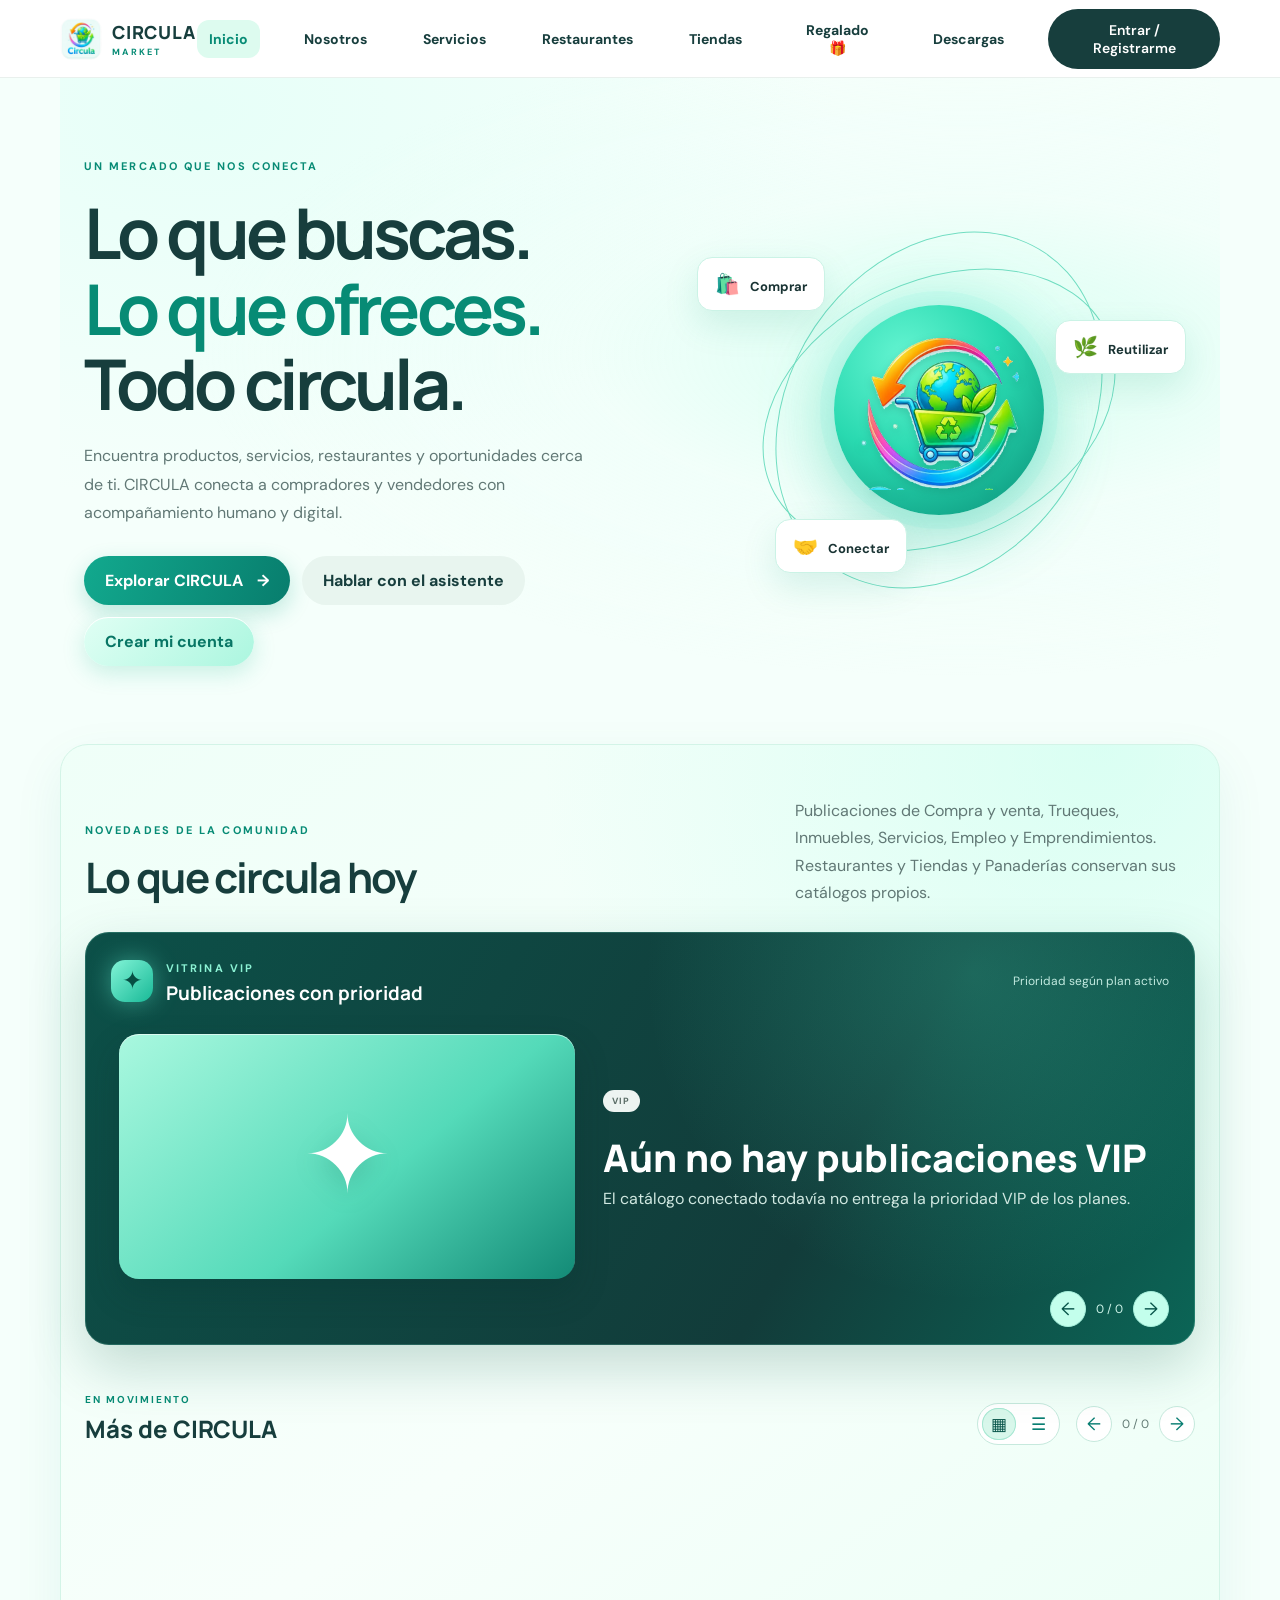
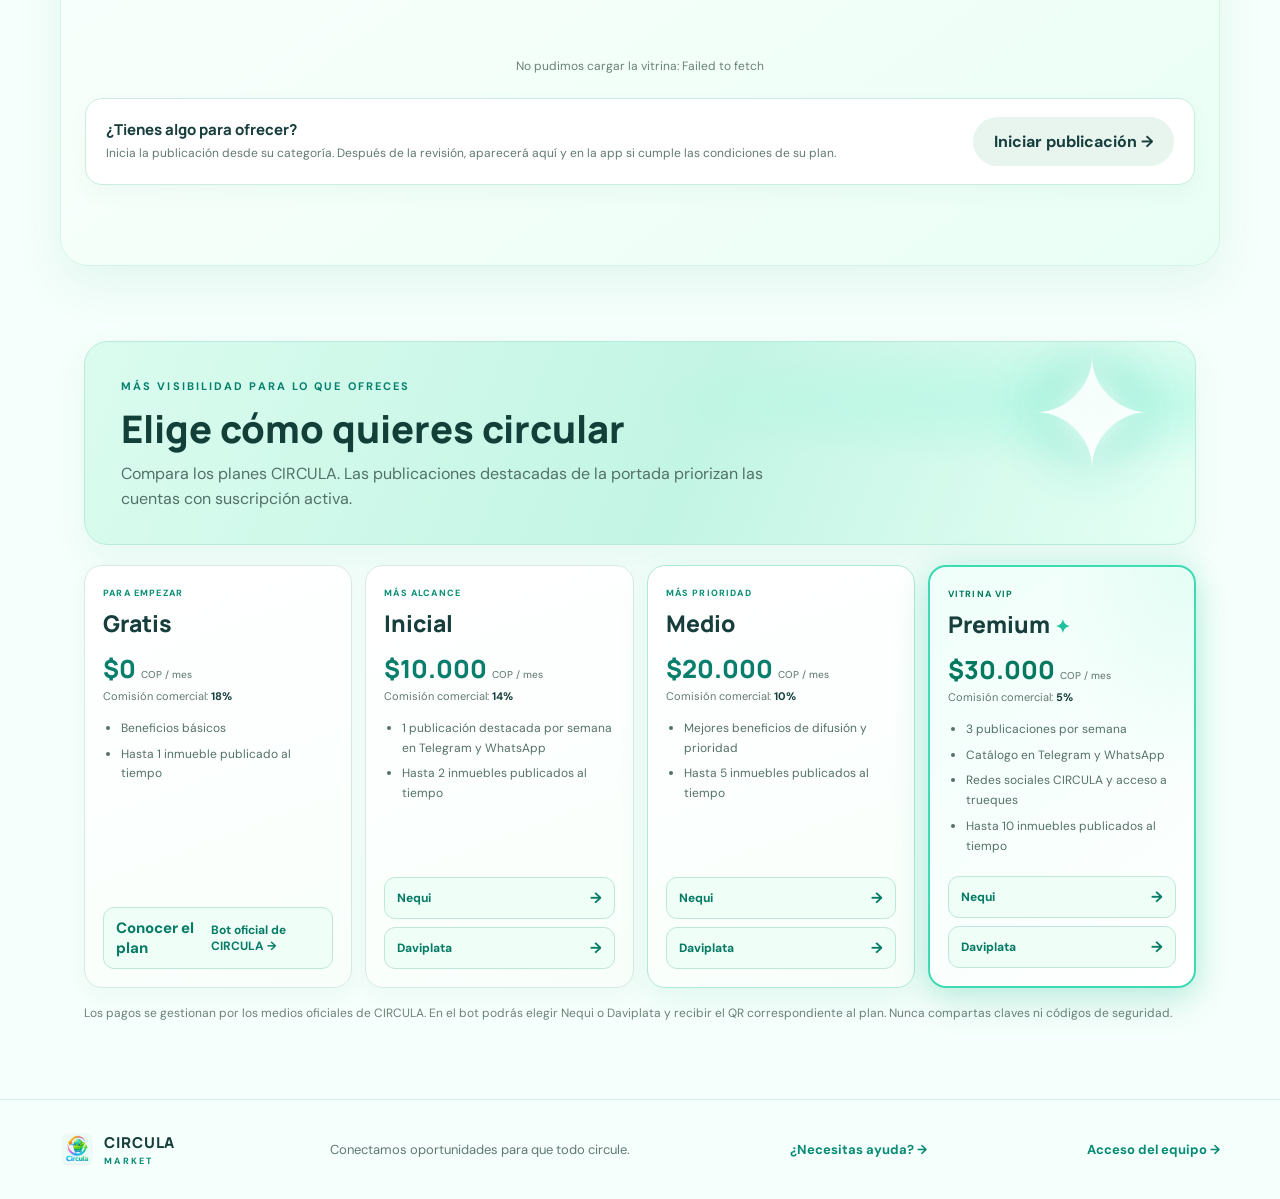
==== commit 19f7515d: "Web: descarga APK, Regalado, municipios DIVIPOLA y compartir" ====
--- a/index.html
+++ b/index.html
@@ -10,6 +10,7 @@
   <link rel="stylesheet" href="styles.css">
   <link rel="stylesheet" href="styles-bright.css">
   <link rel="stylesheet" href="homepage.css">
+  <link rel="stylesheet" href="share.css">
 </head>
 <body>
   <header class="topbar">
@@ -24,6 +25,7 @@
       <button type="button" data-page="servicios" class="page-link">Servicios</button>
       <button type="button" data-page="restaurantes" class="page-link">Restaurantes</button>
       <button type="button" data-page="tiendas" class="page-link">Tiendas</button>
+      <button type="button" data-page="regalado" class="page-link" title="Regala artículos que ya no necesitas o conoce cómo solicitar uno con tu cuenta CIRCULA.">Regalado 🎁</button>
       <button type="button" data-page="descargas" class="page-link">Descargas</button>
       <button type="button" class="page-link" id="mi-suscripcion-nav" hidden data-open-request="mi_suscripcion">📅 Mi suscripción</button>
       <button class="nav-account" data-view="cuenta">Entrar / Registrarme</button>
@@ -48,25 +50,26 @@
     </section>
 
     <section class="downloads-page" id="descargas" data-page-section="descargas" hidden>
-      <div class="download-hero"><div class="download-copy"><span class="eyebrow">CIRCULA CONTIGO</span><h1>Todo lo que circula,<br><em>en tu celular.</em></h1><p>Descarga la aplicación oficial de CIRCULA Market para explorar productos, restaurantes, servicios y oportunidades desde tu teléfono.</p><div class="download-actions"><a class="button primary download-cta" href="#descargas" aria-disabled="true">APK disponible próximamente</a><span class="download-platform">Android · Archivo APK oficial</span></div><p class="download-status" id="download-status" role="status">Estamos preparando el enlace oficial de descarga.</p></div>
+      <div class="download-hero"><div class="download-copy"><span class="eyebrow">CIRCULA CONTIGO</span><h1>Todo lo que circula,<br><em>en tu celular.</em></h1><p>Prueba la versión beta para Android de CIRCULA Market y explora productos, restaurantes, servicios y oportunidades desde tu teléfono.</p><div class="download-actions"><a class="button primary download-cta" href="#descargas" aria-disabled="true">Abrir descarga en Google Drive</a><span class="download-platform">Android · Archivo APK beta para pruebas</span></div><p class="download-status" id="download-status" role="status">Se abrirá Google Drive; allí pulsa Descargar para guardar CirculaM.apk. Beta de prueba, no Google Play.</p></div>
         <div class="phone-preview" aria-label="Vista ilustrativa de CIRCULA en un celular"><div class="phone-frame"><div class="phone-camera"></div><div class="phone-screen"><div class="phone-top"><img src="assets/circula_logo.jpg" alt=""><span><b>CIRCULA</b><small>MARKET</small></span><span class="phone-user">●</span></div><div class="phone-welcome"><small>TODO CIRCULA</small><strong>¿Qué buscas hoy?</strong><span>Encuentra oportunidades cerca de ti.</span></div><div class="phone-categories"><span>🛍️<small>Productos</small></span><span>🍽️<small>Restaurantes</small></span><span>✨<small>Servicios</small></span><span>🏡<small>Inmuebles</small></span></div><div class="phone-feature"><small>DESTACADO</small><b>Descubre CIRCULA</b><span>Personas y negocios conectados</span></div><div class="phone-nav"><span>⌂</span><span>♡</span><span>＋</span><span>☰</span></div></div></div><span class="phone-orbit phone-orbit-one"></span><span class="phone-orbit phone-orbit-two"></span></div></div>
-      <div class="download-details"><article class="download-card download-android"><span class="download-icon">🤖</span><div><span class="eyebrow">ANDROID</span><h2>Descarga directa</h2><p>Cuando publiquemos el APK, podrás descargarlo desde aquí usando el enlace oficial de CIRCULA.</p><span class="release-badge" id="release-version">Próximamente</span></div><a class="button soft download-cta" href="#descargas" aria-disabled="true">Aún no disponible</a></article><article class="download-card"><span class="download-icon">🍎</span><div><span class="eyebrow">IPHONE Y IPAD</span><h2>Versión para iOS</h2><p>La descarga para iPhone se anunciará cuando la app esté disponible en la tienda correspondiente.</p><span class="release-badge">Próximamente</span></div></article></div>
-      <div class="download-help"><div><span class="eyebrow">INSTALACIÓN SEGURA</span><h2>Descárgala desde CIRCULA</h2><p>Cuando se habilite el APK, publicaremos aquí la versión oficial y los pasos para instalarla. Usa siempre el enlace de esta página para verificar que descargas el archivo correcto.</p></div><button type="button" class="button primary" data-view="asistente">¿Tienes dudas? Escríbenos →</button></div>
+      <div class="download-details"><article class="download-card download-android"><span class="download-icon">🤖</span><div><span class="eyebrow">ANDROID</span><h2>Descarga directa</h2><p>El enlace abre Google Drive; pulsa Descargar para guardar CirculaM.apk. Esta beta no corresponde a Google Play.</p><span class="release-badge" id="release-version">Próximamente</span></div><a class="button soft download-cta" href="#descargas" aria-disabled="true">Abrir descarga en Google Drive</a></article><article class="download-card"><span class="download-icon">🍎</span><div><span class="eyebrow">IPHONE Y IPAD</span><h2>Versión para iOS</h2><p>La descarga para iPhone se anunciará cuando la app esté disponible en la tienda correspondiente.</p><span class="release-badge">Próximamente</span></div></article></div>
+      <div class="download-help"><div><span class="eyebrow">INSTALACIÓN SEGURA</span><h2>Descárgala desde CIRCULA</h2><p>La página abre Google Drive para descargar la beta. Android puede pedir permiso para instalar una APK descargada desde el navegador.</p></div><button type="button" class="button primary" data-view="asistente">¿Tienes dudas? Escríbenos →</button></div>
     </section>
 
     <section class="marketplace-home" id="vitrina" data-page-section="inicio">
       <div class="section-heading market-heading">
         <div><span class="eyebrow">NOVEDADES DE LA COMUNIDAD</span><h2>Lo que circula hoy</h2></div>
-        <p>Productos, inmuebles y servicios compartidos por usuarios de CIRCULA.</p>
+        <p>Publicaciones de Compra y venta, Trueques, Inmuebles, Servicios, Empleo y Emprendimientos. Restaurantes y Tiendas y Panaderías conservan sus catálogos propios.</p>
       </div>
       <section class="vip-showcase" aria-label="Vitrina VIP CIRCULA">
         <div class="vip-heading"><span class="vip-star">✦</span><div><span class="eyebrow">VITRINA VIP</span><h3>Publicaciones con prioridad</h3></div><span class="vip-note">Prioridad según plan activo</span></div>
         <div id="vip-feature" class="vip-feature" aria-live="polite"><div class="vip-placeholder">✦</div><div class="vip-copy"><span class="demo-badge">MUESTRA</span><h4>Cargando publicaciones destacadas…</h4><p>Las publicaciones aprobadas aparecerán aquí.</p></div></div>
         <div class="carousel-controls"><button type="button" id="vip-prev" aria-label="Publicación VIP anterior">←</button><span id="vip-count">0 / 0</span><button type="button" id="vip-next" aria-label="Siguiente publicación VIP">→</button></div>
       </section>
-      <div class="market-subheading"><div><span class="eyebrow">EN MOVIMIENTO</span><h3>Más de CIRCULA</h3></div><div class="carousel-controls"><button type="button" id="market-prev" aria-label="Publicaciones anteriores">←</button><span id="market-count">0 / 0</span><button type="button" id="market-next" aria-label="Siguientes publicaciones">→</button></div></div>
+      <div class="market-subheading"><div><span class="eyebrow">EN MOVIMIENTO</span><h3>Más de CIRCULA</h3></div><div class="market-tools"><div class="market-view-switch" role="group" aria-label="Vista de publicaciones"><button type="button" id="market-view-grid" aria-label="Ver en cuadrícula" aria-pressed="true">▦</button><button type="button" id="market-view-list" aria-label="Ver en lista" aria-pressed="false">☰</button></div><div class="carousel-controls"><button type="button" id="market-prev" aria-label="Publicaciones anteriores">←</button><span id="market-count">0 / 0</span><button type="button" id="market-next" aria-label="Siguientes publicaciones">→</button></div></div></div>
       <div id="market-grid" class="market-grid" aria-live="polite"></div>
       <p id="market-status" class="market-status">Cargando publicaciones…</p>
+      <div class="market-upload-callout"><div><strong>¿Tienes algo para ofrecer?</strong><span>Inicia la publicación desde su categoría. Después de la revisión, aparecerá aquí y en la app si cumple las condiciones de su plan.</span></div><button type="button" class="button soft" data-open-request="compra_venta_menu">Iniciar publicación →</button></div>
       <div class="market-admin-entry"><button type="button" id="admin-curate" class="button soft" hidden>Administrar publicaciones de portada</button><span id="demo-note" class="demo-note" hidden>Ejemplos demostrativos · no son publicaciones reales</span></div>
       <section id="admin-curation-panel" class="admin-curation-panel" hidden>
         <div class="admin-panel-heading"><div><span class="eyebrow">SOLO PERSONAL AUTORIZADO</span><h3>Alimentar la portada</h3></div><button type="button" id="admin-close" class="text-button">Cerrar ×</button></div>
@@ -86,18 +89,27 @@
       <p class="payment-note">Los pagos se gestionan por los medios oficiales de CIRCULA. En el bot podrás elegir Nequi o Daviplata y recibir el QR correspondiente al plan. Nunca compartas claves ni códigos de seguridad.</p>
     </section>
 
+    <section class="section regalado-page" id="regalado" data-page-section="regalado" hidden>
+      <div class="regalado-banner">
+        <div class="regalado-symbol" aria-hidden="true">🎁</div>
+        <div><span class="eyebrow">DALE OTRA VUELTA</span><h2>Lo que ya no necesitas puede ser justo lo que alguien busca.</h2><p>En CIRCULA puedes ofrecer artículos para regalar y conocer las opciones para solicitar uno. Inicia sesión para continuar; las solicitudes para recibir regalos están sujetas al plan y a la revisión vigente.</p></div>
+        <button type="button" class="button primary" data-open-request="regalado" title="Abre el flujo de CIRCULA para conocer las opciones disponibles.">Ver opciones de Regalado →</button>
+      </div>
+    </section>
+
     <section class="section" id="explorar" data-page-section="servicios" hidden>
       <div class="section-heading"><div><span class="eyebrow">¿QUÉ NECESITAS HOY?</span><h2>Encuentra tu camino</h2></div><p>Elige una opción para empezar. El equipo de CIRCULA puede acompañarte durante el proceso.</p></div>
       <div class="category-grid" aria-label="Categorías de CIRCULA">
-        <article class="category-card"><span class="category-icon">🛍️</span><strong>Compra y venta</strong><small>Comprar, vender o hacer ambas cosas.</small><button type="button" class="text-button" data-open-request="compra_venta_menu">Ver opciones →</button></article>
-        <article class="category-card"><span class="category-icon">🔄</span><strong>Trueques / Permutas</strong><small>Intercambia productos o bienes.</small><button type="button" class="text-button" data-open-request="trueque">Iniciar solicitud →</button></article>
-        <article class="category-card"><span class="category-icon">🍔</span><strong>Restaurantes</strong><small>Busca restaurantes o registra el tuyo.</small><button type="button" class="text-button" data-open-request="restaurantes">Ver opciones →</button></article>
-        <article class="category-card"><span class="category-icon">🏪</span><strong>Tiendas y Panaderías</strong><small>Explora comercios y solicita vincular el tuyo.</small><button type="button" class="text-button" data-open-request="tiendas">Ver opciones →</button></article>
-        <article class="category-card"><span class="category-icon">🛠️</span><strong>Servicios</strong><small>Ofrece o busca servicios presenciales y virtuales.</small><button type="button" class="text-button" data-open-request="servicios">Iniciar solicitud →</button></article>
-        <article class="category-card"><span class="category-icon">🏠</span><strong>Inmuebles</strong><small>Busca o publica para venta y arriendo.</small><button type="button" class="text-button" data-open-request="inmuebles">Ver opciones →</button></article>
-        <article class="category-card"><span class="category-icon">💼</span><strong>Empleo</strong><small>Busca trabajo o encuentra trabajadores.</small><button type="button" class="text-button" data-open-request="empleo_menu">Ver opciones →</button></article>
-        <article class="category-card"><span class="category-icon">🚀</span><strong>Emprendedor / empresa</strong><small>Busca clientes o registra tu oferta empresarial.</small><button type="button" class="text-button" data-open-request="empresa">Ver opciones →</button></article>
-        <article class="category-card"><span class="category-icon">💡</span><strong>Otra necesidad / asesor</strong><small>Cuéntanos qué necesitas y lo registramos.</small><button type="button" class="text-button" data-open-request="otra">Iniciar solicitud →</button></article>
+        <article class="category-card" tabindex="0" data-help="Publica algo para vender o encuentra productos ofrecidos por otras personas y comercios."><span class="category-icon">🛍️</span><strong>Compra y venta</strong><small>Comprar, vender o hacer ambas cosas.</small><button type="button" class="text-button" data-open-request="compra_venta_menu">Ver opciones →</button></article>
+        <article class="category-card" tabindex="0" data-help="Propón un intercambio de productos o bienes y cuéntanos qué te gustaría recibir a cambio."><span class="category-icon">🔄</span><strong>Trueques / Permutas</strong><small>Intercambia productos o bienes.</small><button type="button" class="text-button" data-open-request="trueque">Iniciar solicitud →</button></article>
+        <article class="category-card" tabindex="0" data-help="Ofrece artículos que ya no necesitas o conoce cómo solicitar uno. Para recibir, inicia sesión y revisa los requisitos del plan vigente."><span class="category-icon">🎁</span><strong>Regalado</strong><small>Regala objetos o solicita recibirlos con un plan de pago activo.</small><button type="button" class="text-button" data-open-request="regalado">Ver opciones →</button></article>
+        <article class="category-card" tabindex="0" data-help="Encuentra restaurantes por ciudad y tipo de comida, consulta sus menús o solicita vincular tu restaurante."><span class="category-icon">🍔</span><strong>Restaurantes</strong><small>Busca restaurantes o registra el tuyo.</small><button type="button" class="text-button" data-open-request="restaurantes">Ver opciones →</button></article>
+        <article class="category-card" tabindex="0" data-help="Explora tiendas y panaderías por ubicación, o inicia la solicitud para vincular tu negocio y sus productos."><span class="category-icon">🏪</span><strong>Tiendas y Panaderías</strong><small>Explora comercios y solicita vincular el tuyo.</small><button type="button" class="text-button" data-open-request="tiendas">Ver opciones →</button></article>
+        <article class="category-card" tabindex="0" data-help="Ofrece o busca servicios presenciales y virtuales: fontanería, carpintería, eventos, catering, internet, asistencia virtual, orientación en salud a distancia y más."><span class="category-icon">🛠️</span><strong>Servicios</strong><small>Ofrece o busca servicios presenciales y virtuales.</small><button type="button" class="text-button" data-open-request="servicios">Iniciar solicitud →</button></article>
+        <article class="category-card" tabindex="0" data-help="Busca o publica inmuebles para venta o arriendo e indica la ciudad y el tipo de inmueble."><span class="category-icon">🏠</span><strong>Inmuebles</strong><small>Busca o publica para venta y arriendo.</small><button type="button" class="text-button" data-open-request="inmuebles">Ver opciones →</button></article>
+        <article class="category-card" tabindex="0" data-help="Encuentra oportunidades de trabajo o registra una necesidad para conectar con personas trabajadoras."><span class="category-icon">💼</span><strong>Empleo</strong><small>Busca trabajo o encuentra trabajadores.</small><button type="button" class="text-button" data-open-request="empleo_menu">Ver opciones →</button></article>
+        <article class="category-card" tabindex="0" data-help="Da visibilidad a tu emprendimiento o empresa y conecta con clientes, proveedores y oportunidades comerciales."><span class="category-icon">🚀</span><strong>Emprendedor / empresa</strong><small>Busca clientes o registra tu oferta empresarial.</small><button type="button" class="text-button" data-open-request="empresa">Ver opciones →</button></article>
+        <article class="category-card" tabindex="0" data-help="Cuéntanos qué necesitas si no encuentras una categoría adecuada y te orientaremos sobre el siguiente paso."><span class="category-icon">💡</span><strong>Otra necesidad / asesor</strong><small>Cuéntanos qué necesitas y lo registramos.</small><button type="button" class="text-button" data-open-request="otra">Iniciar solicitud →</button></article>
       </div>
       <div class="account-invite">
         <div class="invite-symbol">✦</div>
@@ -144,6 +156,7 @@
       <p class="section-intro">Busca por municipio o ciudad de Colombia. El listado oficial DIVIPOLA identifica cada municipio junto con su departamento.</p>
       <div class="restaurant-search"><label class="sr-only" for="catalog-city">Municipio o ciudad</label><input id="catalog-city" placeholder="Busca un municipio o ciudad" autocomplete="address-level2"><label class="sr-only" for="catalog-zone">Barrio o sector</label><input id="catalog-zone" placeholder="Barrio o sector (opcional)"><label for="catalog-type">Tipo de restaurante<select id="catalog-type" disabled><option value="">Cargando tipos de restaurante…</option></select></label><button id="catalog-search" class="button primary">Buscar restaurantes</button></div>
       <p id="location-status" class="location-status" aria-live="polite">Cargando el listado de municipios colombianos…</p>
+      <p id="zone-status" class="location-status" role="status" hidden></p>
       <div class="restaurant-registration-hint"><span>¿Tu municipio, corregimiento o centro poblado no aparece?</span><button type="button" class="text-button" id="location-request">Pedir que lo agreguemos →</button></div>
       <div id="catalog-results" class="restaurant-grid"></div>
       <p class="status-note restaurant-disclaimer">En esta etapa puedes explorar perfiles y menús publicados. Los pedidos y pagos dentro de CIRCULA todavía requieren integración adicional. El bot permite a cada restaurante administrar categorías, productos, fotos, precios y descripciones; usa el asistente para iniciar la vinculación.</p>
@@ -200,9 +213,9 @@
     </section>
   </main>
   <dialog id="payment-dialog" class="payment-dialog"><button type="button" id="payment-dialog-close" class="dialog-close" aria-label="Cerrar">×</button><span class="eyebrow">PAGO OFICIAL CIRCULA</span><h2 id="payment-dialog-title">Pagar plan</h2><p id="payment-dialog-copy"></p><a id="payment-dialog-go" class="button primary" href="https://t.me/CIRCULAMarketbot" target="_blank" rel="noopener noreferrer">Abrir el bot oficial →</a><p class="payment-note">El bot te entrega el QR vigente de Nequi o Daviplata y recibe el comprobante para revisión.</p></dialog>
-  <footer><a class="brand footer-brand" href="#inicio" data-page="inicio"><img src="assets/circula_logo.jpg" alt="" width="34" height="34"><span>CIRCULA <small>MARKET</small></span></a><span>Conectamos oportunidades para que todo circule.</span><button class="text-button" data-page="nosotros" data-scroll-target="asistente">¿Necesitas ayuda? →</button></footer>
+      <footer><a class="brand footer-brand" href="#inicio" data-page="inicio"><img src="assets/circula_logo.jpg" alt="" width="34" height="34"><span>CIRCULA <small>MARKET</small></span></a><span>Conectamos oportunidades para que todo circule.</span><button class="text-button" data-page="nosotros" data-scroll-target="asistente">¿Necesitas ayuda? →</button><a class="text-button" href="crm.html">Acceso del equipo →</a></footer>
   <div id="toast" class="toast" role="status" aria-live="polite"></div>
   <datalist id="colombia-municipalities"></datalist>
-  <script src="config.js"></script><script src="municipalities.js"></script><script src="autocomplete.js"></script><script src="app.js"></script><script src="homepage.js"></script><script src="locations.js"></script>
+  <script src="config.js"></script><script src="municipalities.js"></script><script src="app.js"></script><script src="homepage.js"></script><script src="locations.js"></script>
 </body>
 </html>
--- a/styles-bright.css
+++ b/styles-bright.css
@@ -113,6 +113,39 @@
   border-radius: 12px;
   background: white;
 }
+.restaurant-search {
+  display: grid;
+  grid-template-columns: repeat(3, minmax(0, 1fr)) auto;
+  align-items: end;
+  max-width: none;
+  gap: 12px;
+}
+.restaurant-search input,
+.restaurant-search select {
+  width: 100%;
+  min-width: 0;
+  min-height: 50px;
+  padding: 12px 15px;
+  border: 1px solid #cadbd4;
+  border-radius: 12px;
+  background: white;
+  color: var(--ink);
+  font: inherit;
+}
+.restaurant-search label:not(.sr-only) {
+  display: grid;
+  gap: 6px;
+  color: var(--deep);
+  font-size: 13px;
+  font-weight: 700;
+}
+.restaurant-search .button { min-height: 50px; }
+@media (max-width: 900px) {
+  .restaurant-search { grid-template-columns: repeat(2, minmax(0, 1fr)); }
+}
+@media (max-width: 540px) {
+  .restaurant-search { grid-template-columns: minmax(0, 1fr); }
+}
 .store-plans {
   margin-top: 30px;
   padding: 22px;
--- a/homepage.css
+++ b/homepage.css
@@ -7,3 +7,32 @@
 .vip-feature{display:grid;grid-template-columns:minmax(250px,.9fr) 1.1fr;gap:28px;align-items:center;min-height:285px;padding:24px 8px 8px;position:relative;z-index:1}.vip-art{min-height:245px;border-radius:20px;background:linear-gradient(140deg,#a9f8df,#54dab9 58%,#138a76);display:grid;place-items:center;overflow:hidden;box-shadow:inset 0 1px #ffffff9c,0 15px 34px #062d2938}.vip-art img{width:100%;height:100%;min-height:245px;max-height:310px;object-fit:cover}.item-emoji{font-size:clamp(65px,9vw,106px);filter:drop-shadow(0 9px 13px #064c3e2b)}.vip-copy{padding:10px 0}.vip-product-badge{display:inline-flex;padding:7px 11px;border-radius:999px;background:#a8f8df;color:#075449;font-size:10px;letter-spacing:.12em;font-weight:800}.vip-copy h4{font:800 clamp(25px,4vw,38px)/1.12 Manrope,sans-serif;color:white;margin:15px 0 9px}.vip-meta{color:#a5e7d7;font-size:13px}.vip-description{max-width:470px;color:#e0f5ee;line-height:1.65}.vip-price{display:block;color:#a7f7db;font:800 22px Manrope,sans-serif;margin:14px 0}.vip-copy .button:disabled{opacity:.75;cursor:default;transform:none}.vip-empty .vip-copy p{color:#d0e8e1}.vip-placeholder{display:none}.carousel-controls{display:flex;align-items:center;justify-content:flex-end;gap:10px;color:#637c75;font-size:12px}.vip-showcase .carousel-controls{color:#cef4e9;position:relative;z-index:1}.carousel-controls button{width:36px;height:36px;border:1px solid #c6e9dd;border-radius:50%;background:white;color:#087e72;font-size:18px;cursor:pointer}.vip-showcase .carousel-controls button{border-color:#a6efdb;background:#c3ffec;color:#075449}.carousel-controls button:hover{box-shadow:0 0 0 4px #42e9bf38}.market-subheading{display:flex;align-items:end;justify-content:space-between;gap:18px;margin:42px 0 16px}.market-subheading .eyebrow{font-size:10px}.market-subheading h3{margin:4px 0 0;font:750 24px Manrope,sans-serif;color:#173e3d}.market-grid{display:grid;grid-template-columns:repeat(3,minmax(0,1fr));gap:15px;min-height:180px}.market-card{overflow:hidden;border:1px solid #d6ede4;border-radius:19px;background:#fff;box-shadow:0 8px 22px #0d70520b;transition:transform .2s ease,box-shadow .2s ease}.market-card:hover{transform:translateY(-4px);box-shadow:0 16px 32px #0d70521b}.market-art{height:165px;display:grid;place-items:center;overflow:hidden;background:linear-gradient(135deg,#d8fff0,#a9f1da 55%,#73dfc1)}.market-art img{width:100%;height:100%;object-fit:cover}.market-card-body{padding:15px 17px 17px}.market-type{display:inline-block;margin-bottom:8px;color:#078b75;font-size:9px;font-weight:800;letter-spacing:.13em}.market-plan-badge{float:right;padding:5px 8px;border-radius:999px;background:#e4fff4;color:#07745f;font-size:9px;font-weight:800;letter-spacing:.07em}.market-card h4{margin:0 0 6px;color:#173e3d;font:700 16px/1.35 Manrope,sans-serif}.market-meta,.market-card p{margin:0 0 10px;color:#687e77;font-size:12px}.market-price{display:block;color:#0b715f;font-size:14px;margin:12px 0}.market-contact{border:0;padding:0;background:transparent;color:#078b75;font-weight:800;cursor:pointer}.market-contact:hover{text-decoration:underline}.market-card.is-demo{border-style:dashed}.demo-copy{display:block;color:#7c8d86;font-size:11px}.demo-badge{display:inline-block;margin-bottom:9px;border-radius:999px;padding:5px 9px;color:#596c65;background:#edf4f1;font-weight:800;font-size:9px;letter-spacing:.12em}.market-status,.demo-note{color:#6a8179;font-size:12px;line-height:1.55}.market-status{text-align:center;margin:16px 0 0}.market-admin-entry{display:flex;align-items:center;justify-content:space-between;gap:15px;margin-top:18px}.admin-curation-panel{margin-top:22px;padding:24px;border:1px solid #c8eadd;border-radius:19px;background:#fff;box-shadow:0 10px 30px #0b795117}.admin-panel-heading{display:flex;justify-content:space-between;align-items:center}.admin-panel-heading h3{margin:5px 0;font:750 23px Manrope,sans-serif}.admin-curation-panel>p{color:#667f76;font-size:13px;line-height:1.65}.admin-listings{display:grid;gap:10px}.admin-listing{display:grid;grid-template-columns:minmax(140px,1fr) minmax(150px,.9fr) auto auto;align-items:center;gap:13px;padding:13px;border:1px solid #e2eee9;border-radius:13px}.admin-listing>span{color:#607970;font-size:12px}.admin-listing label{display:flex;align-items:center;gap:7px;color:#45645a;font-size:12px}.admin-listing input{accent-color:#078b75;width:17px;height:17px}.admin-listing .button{padding:9px 13px;font-size:12px}.plans-section{max-width:1160px;margin:75px auto;padding:0 24px}.plans-banner{position:relative;overflow:hidden;display:flex;align-items:center;justify-content:space-between;padding:32px 36px;border-radius:24px;background:radial-gradient(ellipse at 93% 30%,#76f1d14a,transparent 33%),linear-gradient(112deg,#dafcef,#c3f5e4 55%,#e6fff5);border:1px solid #b8ecd9;box-shadow:0 15px 38px #0b927511}.plans-banner .eyebrow{color:#07816d}.plans-banner h2{margin:7px 0;font:800 clamp(27px,4vw,38px) Manrope,sans-serif;color:#123f38}.plans-banner p{max-width:690px;margin:0;color:#527168;line-height:1.6}.plans-glow{position:absolute;right:40px;top:-24px;color:#fff;font-size:150px;text-shadow:0 0 30px #fff,0 0 70px #24c8a1;opacity:.85}.plans-grid{display:grid;grid-template-columns:repeat(4,minmax(0,1fr));gap:13px;margin-top:20px}.plan-card{position:relative;display:flex;flex-direction:column;padding:21px 18px 18px;border:1px solid #d8e9e2;border-radius:18px;background:linear-gradient(160deg,#fff,#f8fffb);box-shadow:0 8px 22px #0b70520b}.plan-card h3{margin:8px 0;color:#173e3d;font:800 23px Manrope,sans-serif}.plan-label{font-size:9px;letter-spacing:.13em;font-weight:800;color:#0a9077}.plan-price{margin:4px 0 3px;color:#087e6c;font:800 25px Manrope,sans-serif}.plan-price small{font:500 10px 'DM Sans',sans-serif;color:#6c8279}.plan-commission{margin:0;color:#62796f;font-size:11px}.plan-commission b{color:#173e3d}.plan-card ul{padding-left:18px;margin:16px 0 20px;min-height:87px;color:#557066;font-size:12px;line-height:1.65}.plan-card li+li{margin-top:6px}.plan-payment-actions{display:grid;gap:8px;margin-top:auto}.plan-pay{display:flex;justify-content:space-between;align-items:center;gap:8px;width:100%;padding:10px 12px;border:1px solid #bee8d8;border-radius:11px;background:#effff7;color:#087b67;font-size:12px;font-weight:800;cursor:pointer}.plan-pay:hover{background:#dcfff0;box-shadow:0 0 0 3px #42e9bf28}.plan-pay span{font-size:15px}.plan-card>a.plan-pay{margin-top:auto;text-decoration:none}.plan-card-medium{border-color:#aee9d5;box-shadow:0 10px 30px #1da98319}.plan-card-premium{border:2px solid #3ddab3;background:radial-gradient(ellipse at 96% 2%,#b7f9e340,transparent 35%),linear-gradient(145deg,#effff9,#fff);box-shadow:0 14px 35px #0b98752b}.plan-card-premium:before{content:"";position:absolute;inset:-1px;border-radius:inherit;pointer-events:none;box-shadow:0 0 27px #4be5bd3b}.plan-card-premium .plan-label,.plan-card-premium .plan-price{color:#047960}.crown{color:#1ebf9d;font-size:18px}.payment-note{margin:16px 0 0;color:#6c8178;font-size:12px;line-height:1.6}.payment-dialog{width:min(500px,calc(100% - 30px));padding:32px;border:1px solid #bdebd9;border-radius:23px;background:linear-gradient(140deg,#fff,#effff7);box-shadow:0 25px 70px #0a594b45}.payment-dialog::backdrop{background:#103f38a8;backdrop-filter:blur(4px)}.payment-dialog h2{margin:8px 0;font:800 26px Manrope,sans-serif;color:#173e3d}.payment-dialog p{color:#60786f;line-height:1.65}.payment-dialog .payment-note{font-size:11px}.dialog-close{position:absolute;right:17px;top:12px;border:0;background:transparent;color:#42655b;font-size:27px;cursor:pointer}
 @media(max-width:950px){.plans-grid{grid-template-columns:repeat(2,minmax(0,1fr))}.marketplace-home{margin-left:18px;margin-right:18px}.market-grid{grid-template-columns:repeat(2,minmax(0,1fr))}.market-grid .market-card:last-child:nth-child(odd){display:none}}
 @media(max-width:680px){.marketplace-home{padding:38px 17px 42px;margin:0 12px 18px;border-radius:23px}.vip-showcase{padding:19px 16px 15px}.vip-note{font-size:10px;text-align:right;max-width:110px}.vip-feature{grid-template-columns:1fr;gap:16px;padding:20px 0 12px;min-height:0}.vip-art,.vip-art img{min-height:190px;max-height:230px}.vip-copy h4{font-size:27px}.market-grid{grid-template-columns:1fr}.market-grid .market-card:last-child:nth-child(odd){display:block}.market-card{display:grid;grid-template-columns:38% 1fr;min-height:145px}.market-art{height:100%;min-height:145px}.market-card-body{padding:13px}.market-subheading{align-items:center}.market-subheading h3{font-size:20px}.market-admin-entry{align-items:flex-start;flex-direction:column}.admin-curation-panel{padding:17px}.admin-listing{grid-template-columns:1fr auto;gap:8px}.admin-listing>strong,.admin-listing>span{grid-column:1/-1}.admin-listing label{grid-column:1}.admin-listing button{grid-column:2;grid-row:3}.plans-section{margin:48px auto;padding:0 17px}.plans-banner{padding:25px 22px}.plans-glow{right:10px;font-size:100px;opacity:.3}.plans-grid{grid-template-columns:1fr}.plan-card ul{min-height:0}.plan-card{padding:20px}.payment-dialog{padding:28px 22px}}
+
+/* Category guidance: hover with a mouse or focus a card with a keyboard. */
+.category-card[data-help]{z-index:1}
+.category-card[data-help]:hover,.category-card[data-help]:focus,.category-card[data-help]:focus-within{z-index:5}
+.category-card[data-help]::after{content:attr(data-help);position:absolute;left:50%;bottom:calc(100% - 8px);width:min(300px,calc(100vw - 40px));padding:12px 14px;border:1px solid #b6ead8;border-radius:12px;background:#123f38;color:#f1fff9;font-size:12px;font-weight:500;line-height:1.55;text-align:left;box-shadow:0 12px 30px #103f3840;opacity:0;visibility:hidden;pointer-events:none;transform:translate(-50%,6px);transition:opacity .16s ease,transform .16s ease,visibility .16s;z-index:8}
+.category-card[data-help]:hover::after,.category-card[data-help]:focus::after,.category-card[data-help]:focus-within::after{opacity:1;visibility:visible;transform:translate(-50%,0)}
+.category-card[data-help]:focus-visible{outline:3px solid #22c6a3;outline-offset:3px}
+.regalado-page{padding-top:46px;padding-bottom:50px}
+.regalado-banner{display:grid;grid-template-columns:auto minmax(0,1fr) auto;align-items:center;gap:22px;padding:30px;border:1px solid #b8ecd9;border-radius:24px;background:radial-gradient(circle at 2% 0%,#83f3ce70,transparent 30%),linear-gradient(120deg,#e5fff4,#f8fffb 65%,#eafff6);box-shadow:0 16px 40px #0b927514}
+.regalado-symbol{width:70px;height:70px;display:grid;place-items:center;border-radius:22px;background:#fff;font-size:34px;box-shadow:0 8px 20px #0b92751a}
+.regalado-banner h2{max-width:680px;margin:6px 0 9px;font:800 clamp(24px,3.5vw,34px)/1.15 Manrope,sans-serif;color:#173e3d}
+.regalado-banner p{max-width:690px;margin:0;color:#58746b;line-height:1.65}
+@media(max-width:760px){.regalado-banner{grid-template-columns:auto minmax(0,1fr);padding:22px;gap:15px}.regalado-banner>.button{grid-column:1/-1;width:100%}.regalado-symbol{width:56px;height:56px;border-radius:18px;font-size:28px}}
+
+/* Marketplace home: more inventory per view, with a compact list option. */
+.market-grid{grid-template-columns:repeat(4,minmax(0,1fr))}
+.market-grid .market-card:last-child:nth-child(odd){display:block}
+.market-tools{display:flex;align-items:center;gap:16px}
+.market-view-switch{display:flex;gap:5px;padding:4px;border:1px solid #c6e9dd;border-radius:999px;background:#fff}
+.market-view-switch button{width:34px;height:32px;border:0;border-radius:999px;background:transparent;color:#087e72;font-size:17px;cursor:pointer}
+.market-view-switch button[aria-pressed="true"]{background:#d8f7eb;color:#075449;box-shadow:inset 0 0 0 1px #a6e7d2}
+.market-grid.is-list{grid-template-columns:1fr;max-width:920px;margin-inline:auto}
+.market-grid.is-list .market-card{display:grid;grid-template-columns:minmax(160px,30%) minmax(0,1fr);min-height:190px}
+.market-grid.is-list .market-art{height:100%;min-height:190px}
+.market-upload-callout{display:flex;align-items:center;justify-content:space-between;gap:18px;margin:22px 0 0;padding:18px 20px;border:1px solid #ccecdf;border-radius:17px;background:#fff;box-shadow:0 8px 22px #0d70520b}
+.market-upload-callout>div{display:grid;gap:4px}.market-upload-callout strong{color:#173e3d;font:750 15px Manrope,sans-serif}.market-upload-callout span{color:#62796f;font-size:12px;line-height:1.55}
+@media(max-width:950px){.market-grid{grid-template-columns:repeat(3,minmax(0,1fr))}}
+@media(max-width:680px){.market-grid{grid-template-columns:repeat(2,minmax(0,1fr))}.market-subheading{align-items:flex-start;flex-direction:column}.market-tools{width:100%;justify-content:space-between}.market-grid.is-list .market-card{grid-template-columns:38% minmax(0,1fr);min-height:145px}.market-grid.is-list .market-art{min-height:145px}.market-upload-callout{align-items:flex-start;flex-direction:column}.market-upload-callout>.button{width:100%}}
+@media(max-width:420px){.market-grid{grid-template-columns:1fr}}
--- a/share.css
+++ b/share.css
@@ -0,0 +1 @@
+.circula-share-box{margin-top:18px;padding:18px;border:1px solid #bde9dc;border-radius:16px;background:linear-gradient(135deg,#f0fff8,#e2f7ed)}.circula-share-box h3{margin:0 0 6px}.circula-share-box p{margin:0 0 12px;color:var(--muted);line-height:1.55}.circula-share-actions{display:flex;gap:9px;flex-wrap:wrap}.circula-share-actions .button{min-height:42px}
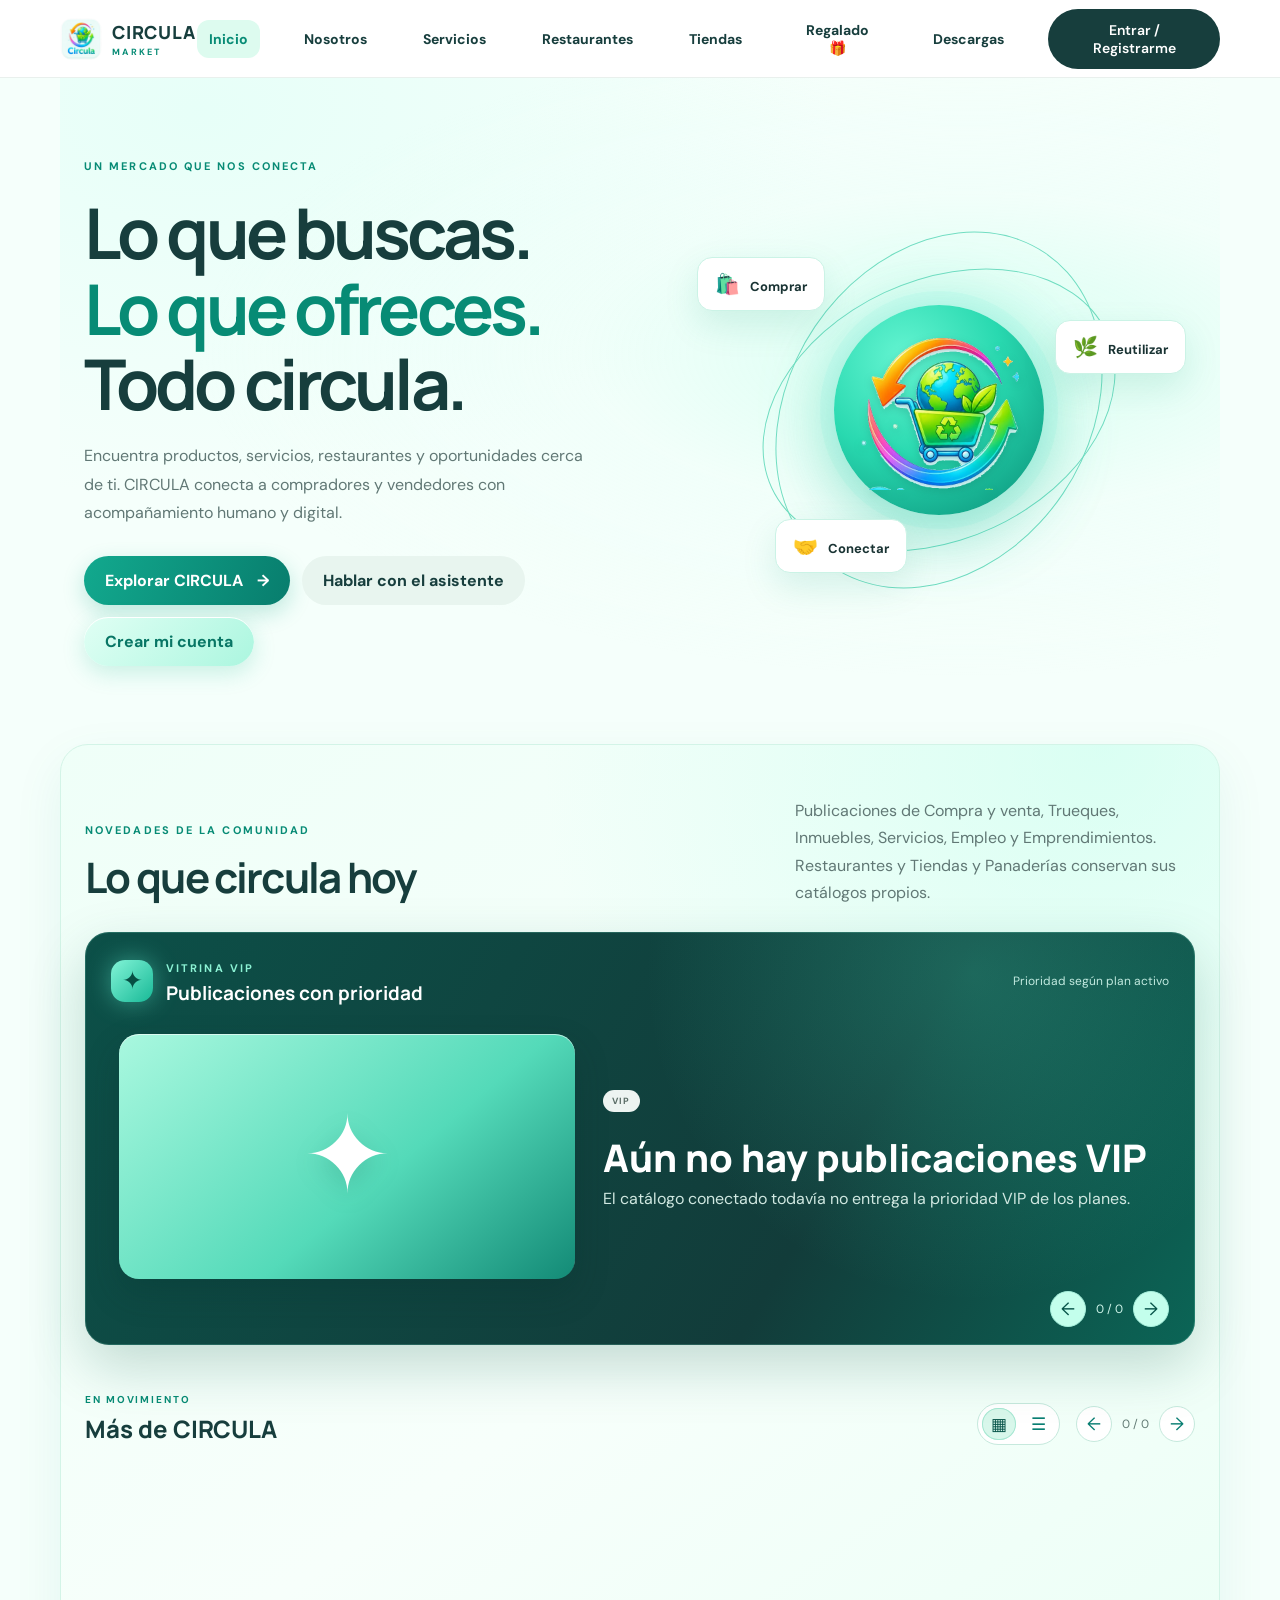
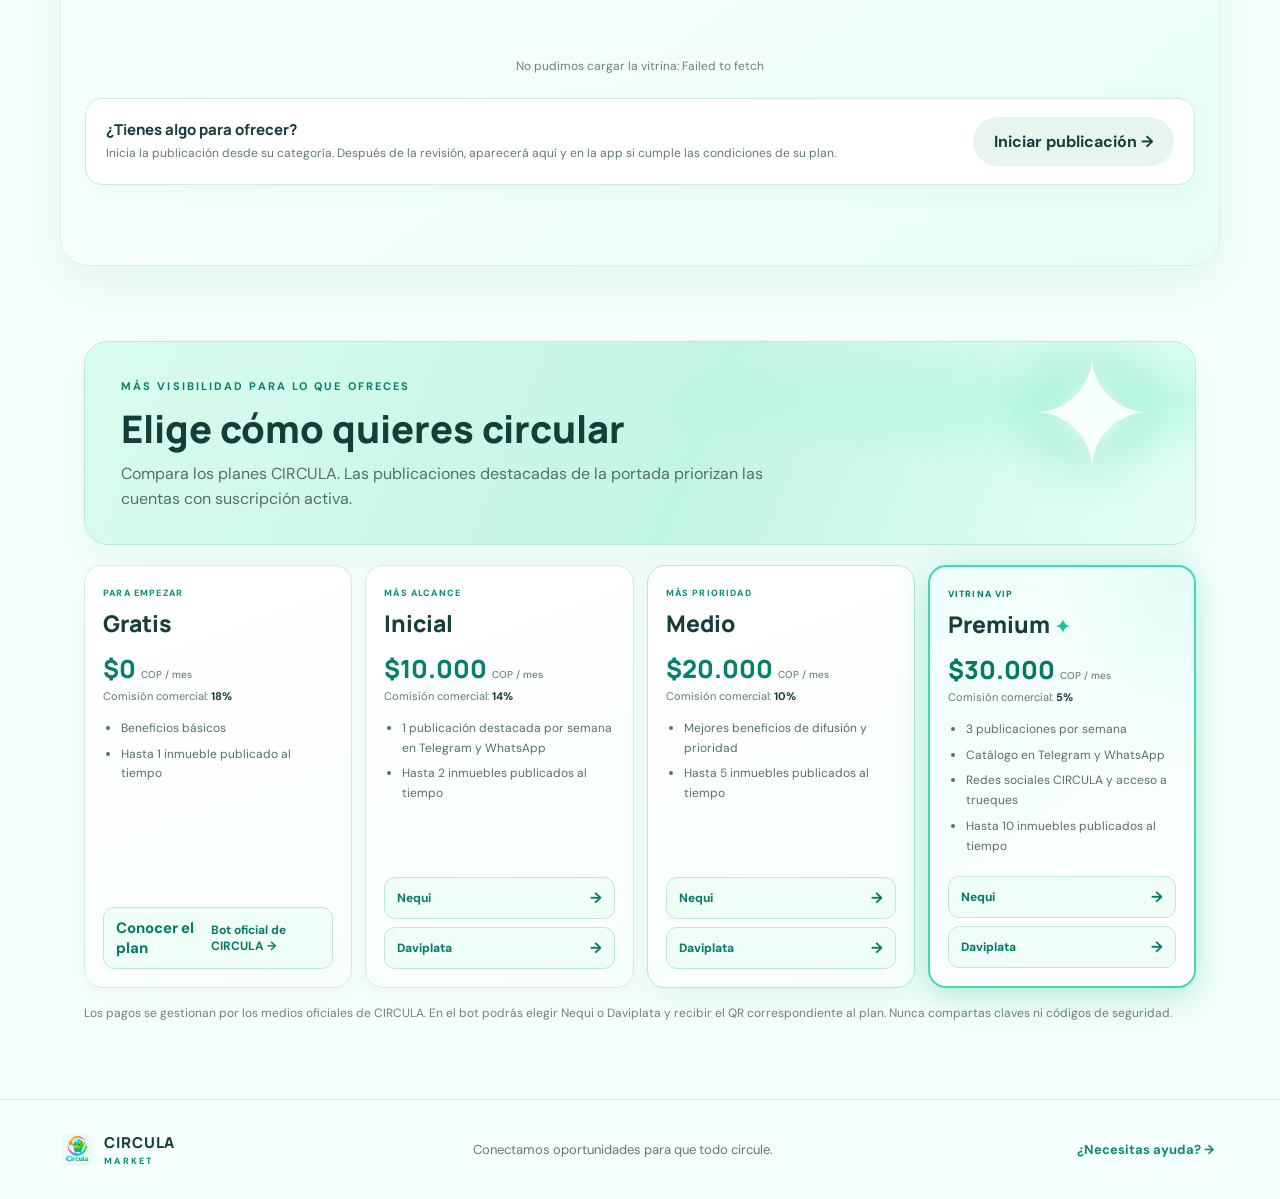
==== commit a5f5a216: "Ojito y codigo Embajador" ====
--- a/index.html
+++ b/index.html
@@ -1,221 +1,227 @@
-<!doctype html>
-<html lang="es">
-<head>
-  <meta charset="utf-8">
-  <meta name="viewport" content="width=device-width, initial-scale=1">
-  <meta name="theme-color" content="#22c6a3">
-  <meta name="description" content="CIRCULA Market conecta personas, negocios y servicios en Colombia.">
-  <title>CIRCULA Market</title>
-  <link rel="icon" href="assets/circula_logo.jpg">
-  <link rel="stylesheet" href="styles.css">
-  <link rel="stylesheet" href="styles-bright.css">
-  <link rel="stylesheet" href="homepage.css">
-  <link rel="stylesheet" href="share.css">
-</head>
-<body>
-  <header class="topbar">
-    <a class="brand" href="#inicio" data-page="inicio" aria-label="CIRCULA Market, inicio">
-      <img src="assets/circula_logo.jpg" alt="" width="42" height="42">
-      <span>CIRCULA <small>MARKET</small></span>
-    </a>
-    <button class="menu-toggle" id="menu-toggle" aria-label="Abrir menú" aria-expanded="false">☰</button>
-    <nav id="main-nav" aria-label="Navegación principal">
-      <button type="button" data-page="inicio" class="page-link active">Inicio</button>
-      <button type="button" data-page="nosotros" class="page-link">Nosotros</button>
-      <button type="button" data-page="servicios" class="page-link">Servicios</button>
-      <button type="button" data-page="restaurantes" class="page-link">Restaurantes</button>
-      <button type="button" data-page="tiendas" class="page-link">Tiendas</button>
-      <button type="button" data-page="regalado" class="page-link" title="Regala artículos que ya no necesitas o conoce cómo solicitar uno con tu cuenta CIRCULA.">Regalado 🎁</button>
-      <button type="button" data-page="descargas" class="page-link">Descargas</button>
-      <button type="button" class="page-link" id="mi-suscripcion-nav" hidden data-open-request="mi_suscripcion">📅 Mi suscripción</button>
-      <button class="nav-account" data-view="cuenta">Entrar / Registrarme</button>
-    </nav>
-  </header>
-
-  <main>
-    <section class="hero" id="inicio" data-page-section="inicio">
-      <div class="hero-copy">
-        <span class="eyebrow">UN MERCADO QUE NOS CONECTA</span>
-        <h1>Lo que buscas.<br><em>Lo que ofreces.</em><br>Todo circula.</h1>
-        <p>Encuentra productos, servicios, restaurantes y oportunidades cerca de ti. CIRCULA conecta a compradores y vendedores con acompañamiento humano y digital.</p>
-        <div class="hero-actions"><a class="button primary" href="#explorar">Explorar CIRCULA <span>→</span></a><button class="button soft" data-view="asistente">Hablar con el asistente</button><button class="button account-glow" data-view="cuenta" data-auth-mode="register">Crear mi cuenta</button></div>
-      </div>
-      <div class="hero-art" aria-hidden="true"><div class="orbit orbit-one"></div><div class="orbit orbit-two"></div><div class="hero-mark"><img src="assets/circula_logo_mark.png" alt=""></div><div class="float-card card-buy">🛍️ <span>Comprar</span></div><div class="float-card card-sell">🌿 <span>Reutilizar</span></div><div class="float-card card-services">🤝 <span>Conectar</span></div></div>
-    </section>
-
-    <section class="section about-page" id="nosotros" data-page-section="nosotros" hidden>
-      <div class="section-heading"><div><span class="eyebrow">QUIÉNES SOMOS</span><h2>En CIRCULA, las oportunidades se encuentran</h2></div></div>
-      <div class="about-grid"><article><span class="about-icon">↻</span><h3>Conectamos</h3><p>CIRCULA ayuda a personas, emprendimientos y negocios a encontrarse para comprar, vender, intercambiar y ofrecer servicios en Colombia.</p></article><article><span class="about-icon">🤝</span><h3>Acompañamos</h3><p>El bot y el asistente virtual orientan cada paso. Cuando hace falta, el equipo humano puede continuar la conversación.</p></article><article><span class="about-icon">🌱</span><h3>Hacemos circular</h3><p>Queremos que productos, talentos, espacios y servicios tengan más oportunidades de llegar a quien los necesita.</p></article></div>
-      <div class="about-assistant"><div><span class="eyebrow">¿QUIERES CONOCERNOS MEJOR?</span><h3>Chatea con el asistente de CIRCULA</h3><p>Cuéntanos qué buscas y te ayudaremos a encontrar el siguiente paso.</p></div><button class="button primary" data-view="asistente">Chatear con nosotros →</button></div>
-    </section>
-
-    <section class="downloads-page" id="descargas" data-page-section="descargas" hidden>
-      <div class="download-hero"><div class="download-copy"><span class="eyebrow">CIRCULA CONTIGO</span><h1>Todo lo que circula,<br><em>en tu celular.</em></h1><p>Prueba la versión beta para Android de CIRCULA Market y explora productos, restaurantes, servicios y oportunidades desde tu teléfono.</p><div class="download-actions"><a class="button primary download-cta" href="#descargas" aria-disabled="true">Abrir descarga en Google Drive</a><span class="download-platform">Android · Archivo APK beta para pruebas</span></div><p class="download-status" id="download-status" role="status">Se abrirá Google Drive; allí pulsa Descargar para guardar CirculaM.apk. Beta de prueba, no Google Play.</p></div>
-        <div class="phone-preview" aria-label="Vista ilustrativa de CIRCULA en un celular"><div class="phone-frame"><div class="phone-camera"></div><div class="phone-screen"><div class="phone-top"><img src="assets/circula_logo.jpg" alt=""><span><b>CIRCULA</b><small>MARKET</small></span><span class="phone-user">●</span></div><div class="phone-welcome"><small>TODO CIRCULA</small><strong>¿Qué buscas hoy?</strong><span>Encuentra oportunidades cerca de ti.</span></div><div class="phone-categories"><span>🛍️<small>Productos</small></span><span>🍽️<small>Restaurantes</small></span><span>✨<small>Servicios</small></span><span>🏡<small>Inmuebles</small></span></div><div class="phone-feature"><small>DESTACADO</small><b>Descubre CIRCULA</b><span>Personas y negocios conectados</span></div><div class="phone-nav"><span>⌂</span><span>♡</span><span>＋</span><span>☰</span></div></div></div><span class="phone-orbit phone-orbit-one"></span><span class="phone-orbit phone-orbit-two"></span></div></div>
-      <div class="download-details"><article class="download-card download-android"><span class="download-icon">🤖</span><div><span class="eyebrow">ANDROID</span><h2>Descarga directa</h2><p>El enlace abre Google Drive; pulsa Descargar para guardar CirculaM.apk. Esta beta no corresponde a Google Play.</p><span class="release-badge" id="release-version">Próximamente</span></div><a class="button soft download-cta" href="#descargas" aria-disabled="true">Abrir descarga en Google Drive</a></article><article class="download-card"><span class="download-icon">🍎</span><div><span class="eyebrow">IPHONE Y IPAD</span><h2>Versión para iOS</h2><p>La descarga para iPhone se anunciará cuando la app esté disponible en la tienda correspondiente.</p><span class="release-badge">Próximamente</span></div></article></div>
-      <div class="download-help"><div><span class="eyebrow">INSTALACIÓN SEGURA</span><h2>Descárgala desde CIRCULA</h2><p>La página abre Google Drive para descargar la beta. Android puede pedir permiso para instalar una APK descargada desde el navegador.</p></div><button type="button" class="button primary" data-view="asistente">¿Tienes dudas? Escríbenos →</button></div>
-    </section>
-
-    <section class="marketplace-home" id="vitrina" data-page-section="inicio">
-      <div class="section-heading market-heading">
-        <div><span class="eyebrow">NOVEDADES DE LA COMUNIDAD</span><h2>Lo que circula hoy</h2></div>
-        <p>Publicaciones de Compra y venta, Trueques, Inmuebles, Servicios, Empleo y Emprendimientos. Restaurantes y Tiendas y Panaderías conservan sus catálogos propios.</p>
-      </div>
-      <section class="vip-showcase" aria-label="Vitrina VIP CIRCULA">
-        <div class="vip-heading"><span class="vip-star">✦</span><div><span class="eyebrow">VITRINA VIP</span><h3>Publicaciones con prioridad</h3></div><span class="vip-note">Prioridad según plan activo</span></div>
-        <div id="vip-feature" class="vip-feature" aria-live="polite"><div class="vip-placeholder">✦</div><div class="vip-copy"><span class="demo-badge">MUESTRA</span><h4>Cargando publicaciones destacadas…</h4><p>Las publicaciones aprobadas aparecerán aquí.</p></div></div>
-        <div class="carousel-controls"><button type="button" id="vip-prev" aria-label="Publicación VIP anterior">←</button><span id="vip-count">0 / 0</span><button type="button" id="vip-next" aria-label="Siguiente publicación VIP">→</button></div>
-      </section>
-      <div class="market-subheading"><div><span class="eyebrow">EN MOVIMIENTO</span><h3>Más de CIRCULA</h3></div><div class="market-tools"><div class="market-view-switch" role="group" aria-label="Vista de publicaciones"><button type="button" id="market-view-grid" aria-label="Ver en cuadrícula" aria-pressed="true">▦</button><button type="button" id="market-view-list" aria-label="Ver en lista" aria-pressed="false">☰</button></div><div class="carousel-controls"><button type="button" id="market-prev" aria-label="Publicaciones anteriores">←</button><span id="market-count">0 / 0</span><button type="button" id="market-next" aria-label="Siguientes publicaciones">→</button></div></div></div>
-      <div id="market-grid" class="market-grid" aria-live="polite"></div>
-      <p id="market-status" class="market-status">Cargando publicaciones…</p>
-      <div class="market-upload-callout"><div><strong>¿Tienes algo para ofrecer?</strong><span>Inicia la publicación desde su categoría. Después de la revisión, aparecerá aquí y en la app si cumple las condiciones de su plan.</span></div><button type="button" class="button soft" data-open-request="compra_venta_menu">Iniciar publicación →</button></div>
-      <div class="market-admin-entry"><button type="button" id="admin-curate" class="button soft" hidden>Administrar publicaciones de portada</button><span id="demo-note" class="demo-note" hidden>Ejemplos demostrativos · no son publicaciones reales</span></div>
-      <section id="admin-curation-panel" class="admin-curation-panel" hidden>
-        <div class="admin-panel-heading"><div><span class="eyebrow">SOLO PERSONAL AUTORIZADO</span><h3>Alimentar la portada</h3></div><button type="button" id="admin-close" class="text-button">Cerrar ×</button></div>
-        <p>Selecciona anuncios aprobados por el equipo. La imagen se toma de la publicación del usuario en el almacenamiento compartido; no se sube una copia a la web. La prioridad VIP se calcula con el plan y su estado de pago.</p>
-        <div id="admin-listings" class="admin-listings"><p class="empty-state">Carga las publicaciones disponibles.</p></div><p id="admin-status" class="market-status" role="status"></p>
-      </section>
-    </section>
-
-    <section class="plans-section" id="planes" data-page-section="inicio">
-      <div class="plans-banner"><div><span class="eyebrow">MÁS VISIBILIDAD PARA LO QUE OFRECES</span><h2>Elige cómo quieres circular</h2><p>Compara los planes CIRCULA. Las publicaciones destacadas de la portada priorizan las cuentas con suscripción activa.</p></div><span class="plans-glow" aria-hidden="true">✦</span></div>
-      <div class="plans-grid">
-        <article class="plan-card"><span class="plan-label">PARA EMPEZAR</span><h3>Gratis</h3><p class="plan-price">$0 <small>COP / mes</small></p><p class="plan-commission">Comisión comercial: <b>18%</b></p><ul><li>Beneficios básicos</li><li>Hasta 1 inmueble publicado al tiempo</li></ul><a class="plan-pay" href="https://t.me/CIRCULAMarketbot" target="_blank" rel="noopener noreferrer"><span>Conocer el plan</span><b>Bot oficial de CIRCULA →</b></a></article>
-        <article class="plan-card"><span class="plan-label">MÁS ALCANCE</span><h3>Inicial</h3><p class="plan-price">$10.000 <small>COP / mes</small></p><p class="plan-commission">Comisión comercial: <b>14%</b></p><ul><li>1 publicación destacada por semana en Telegram y WhatsApp</li><li>Hasta 2 inmuebles publicados al tiempo</li></ul><div class="plan-payment-actions"><button type="button" class="plan-pay" data-pay-plan="Inicial" data-provider="Nequi">Nequi <span>→</span></button><button type="button" class="plan-pay" data-pay-plan="Inicial" data-provider="Daviplata">Daviplata <span>→</span></button></div></article>
-        <article class="plan-card plan-card-medium"><span class="plan-label">MÁS PRIORIDAD</span><h3>Medio</h3><p class="plan-price">$20.000 <small>COP / mes</small></p><p class="plan-commission">Comisión comercial: <b>10%</b></p><ul><li>Mejores beneficios de difusión y prioridad</li><li>Hasta 5 inmuebles publicados al tiempo</li></ul><div class="plan-payment-actions"><button type="button" class="plan-pay" data-pay-plan="Medio" data-provider="Nequi">Nequi <span>→</span></button><button type="button" class="plan-pay" data-pay-plan="Medio" data-provider="Daviplata">Daviplata <span>→</span></button></div></article>
-        <article class="plan-card plan-card-premium"><span class="plan-label">VITRINA VIP</span><h3>Premium <span class="crown">✦</span></h3><p class="plan-price">$30.000 <small>COP / mes</small></p><p class="plan-commission">Comisión comercial: <b>5%</b></p><ul><li>3 publicaciones por semana</li><li>Catálogo en Telegram y WhatsApp</li><li>Redes sociales CIRCULA y acceso a trueques</li><li>Hasta 10 inmuebles publicados al tiempo</li></ul><div class="plan-payment-actions"><button type="button" class="plan-pay" data-pay-plan="Premium" data-provider="Nequi">Nequi <span>→</span></button><button type="button" class="plan-pay" data-pay-plan="Premium" data-provider="Daviplata">Daviplata <span>→</span></button></div></article>
-      </div>
-      <p class="payment-note">Los pagos se gestionan por los medios oficiales de CIRCULA. En el bot podrás elegir Nequi o Daviplata y recibir el QR correspondiente al plan. Nunca compartas claves ni códigos de seguridad.</p>
-    </section>
-
-    <section class="section regalado-page" id="regalado" data-page-section="regalado" hidden>
-      <div class="regalado-banner">
-        <div class="regalado-symbol" aria-hidden="true">🎁</div>
-        <div><span class="eyebrow">DALE OTRA VUELTA</span><h2>Lo que ya no necesitas puede ser justo lo que alguien busca.</h2><p>En CIRCULA puedes ofrecer artículos para regalar y conocer las opciones para solicitar uno. Inicia sesión para continuar; las solicitudes para recibir regalos están sujetas al plan y a la revisión vigente.</p></div>
-        <button type="button" class="button primary" data-open-request="regalado" title="Abre el flujo de CIRCULA para conocer las opciones disponibles.">Ver opciones de Regalado →</button>
-      </div>
-    </section>
-
-    <section class="section" id="explorar" data-page-section="servicios" hidden>
-      <div class="section-heading"><div><span class="eyebrow">¿QUÉ NECESITAS HOY?</span><h2>Encuentra tu camino</h2></div><p>Elige una opción para empezar. El equipo de CIRCULA puede acompañarte durante el proceso.</p></div>
-      <div class="category-grid" aria-label="Categorías de CIRCULA">
-        <article class="category-card" tabindex="0" data-help="Publica algo para vender o encuentra productos ofrecidos por otras personas y comercios."><span class="category-icon">🛍️</span><strong>Compra y venta</strong><small>Comprar, vender o hacer ambas cosas.</small><button type="button" class="text-button" data-open-request="compra_venta_menu">Ver opciones →</button></article>
-        <article class="category-card" tabindex="0" data-help="Propón un intercambio de productos o bienes y cuéntanos qué te gustaría recibir a cambio."><span class="category-icon">🔄</span><strong>Trueques / Permutas</strong><small>Intercambia productos o bienes.</small><button type="button" class="text-button" data-open-request="trueque">Iniciar solicitud →</button></article>
-        <article class="category-card" tabindex="0" data-help="Ofrece artículos que ya no necesitas o conoce cómo solicitar uno. Para recibir, inicia sesión y revisa los requisitos del plan vigente."><span class="category-icon">🎁</span><strong>Regalado</strong><small>Regala objetos o solicita recibirlos con un plan de pago activo.</small><button type="button" class="text-button" data-open-request="regalado">Ver opciones →</button></article>
-        <article class="category-card" tabindex="0" data-help="Encuentra restaurantes por ciudad y tipo de comida, consulta sus menús o solicita vincular tu restaurante."><span class="category-icon">🍔</span><strong>Restaurantes</strong><small>Busca restaurantes o registra el tuyo.</small><button type="button" class="text-button" data-open-request="restaurantes">Ver opciones →</button></article>
-        <article class="category-card" tabindex="0" data-help="Explora tiendas y panaderías por ubicación, o inicia la solicitud para vincular tu negocio y sus productos."><span class="category-icon">🏪</span><strong>Tiendas y Panaderías</strong><small>Explora comercios y solicita vincular el tuyo.</small><button type="button" class="text-button" data-open-request="tiendas">Ver opciones →</button></article>
-        <article class="category-card" tabindex="0" data-help="Ofrece o busca servicios presenciales y virtuales: fontanería, carpintería, eventos, catering, internet, asistencia virtual, orientación en salud a distancia y más."><span class="category-icon">🛠️</span><strong>Servicios</strong><small>Ofrece o busca servicios presenciales y virtuales.</small><button type="button" class="text-button" data-open-request="servicios">Iniciar solicitud →</button></article>
-        <article class="category-card" tabindex="0" data-help="Busca o publica inmuebles para venta o arriendo e indica la ciudad y el tipo de inmueble."><span class="category-icon">🏠</span><strong>Inmuebles</strong><small>Busca o publica para venta y arriendo.</small><button type="button" class="text-button" data-open-request="inmuebles">Ver opciones →</button></article>
-        <article class="category-card" tabindex="0" data-help="Encuentra oportunidades de trabajo o registra una necesidad para conectar con personas trabajadoras."><span class="category-icon">💼</span><strong>Empleo</strong><small>Busca trabajo o encuentra trabajadores.</small><button type="button" class="text-button" data-open-request="empleo_menu">Ver opciones →</button></article>
-        <article class="category-card" tabindex="0" data-help="Da visibilidad a tu emprendimiento o empresa y conecta con clientes, proveedores y oportunidades comerciales."><span class="category-icon">🚀</span><strong>Emprendedor / empresa</strong><small>Busca clientes o registra tu oferta empresarial.</small><button type="button" class="text-button" data-open-request="empresa">Ver opciones →</button></article>
-        <article class="category-card" tabindex="0" data-help="Cuéntanos qué necesitas si no encuentras una categoría adecuada y te orientaremos sobre el siguiente paso."><span class="category-icon">💡</span><strong>Otra necesidad / asesor</strong><small>Cuéntanos qué necesitas y lo registramos.</small><button type="button" class="text-button" data-open-request="otra">Iniciar solicitud →</button></article>
-      </div>
-      <div class="account-invite">
-        <div class="invite-symbol">✦</div>
-        <div><span class="eyebrow">TU ESPACIO EN CIRCULA</span><h3>Regístrate o entra a tu cuenta</h3><p>Tu perfil, tus solicitudes y tu estado de verificación estarán vinculados a tu cuenta CIRCULA.</p></div>
-        <div class="invite-actions"><button class="button primary" data-view="cuenta" data-auth-mode="register">Crear cuenta</button><button class="button invite-login" data-view="cuenta" data-auth-mode="login">Iniciar sesión</button></div>
-      </div>
-    </section>
-
-    <section class="restaurant-section" id="tiendas" data-page-section="tiendas" hidden>
-      <div class="restaurant-owner-banner"><div><span class="eyebrow">CIRCULA TIENDAS Y PANADERÍAS</span><h2>Productos esenciales cerca de ti</h2><p>Busca por ciudad, tipo de negocio y zona. Los productos solo aparecen después de ser aprobados; el pago se realiza directamente a la tienda.</p></div><button class="button white" id="store-owner-start">Registrar mi tienda desde el chat →</button></div>
-      <div class="store-search">
-        <label>Municipio o ciudad<input id="store-city" type="search" autocomplete="address-level2" placeholder="Busca y elige un municipio"></label>
-        <label>Tipo de negocio<input id="store-type" type="search" placeholder="Ej. panadería"></label>
-        <label>Barrio o zona<input id="store-zone" type="search" placeholder="Opcional"></label>
-        <button class="button primary" id="store-search-button">Buscar productos</button>
-      </div>
-      <p id="store-location-status" class="location-status" role="status">Cargando el listado de municipios colombianos…</p>
-      <div id="store-results" class="restaurant-grid" aria-live="polite"></div>
-      <div class="store-plans">
-        <h3>Suscripción mensual para comercios · sin comisión por venta</h3>
-        <p>Hasta 50 productos: <strong>$50.000 COP/mes</strong> · Hasta 299 productos: <strong>$100.000 COP/mes</strong> · 300 o más: <strong>$200.000 COP/mes</strong>.</p>
-        <p>El registro de cada tienda lo aprueba un administrador. Los productos aprobados son visibles en el catálogo; los casos dudosos pasan a revisión administrativa.</p>
-      </div>
-    </section>
-
-    <section class="restaurant-section" id="restaurantes" data-page-section="restaurantes" hidden>
-      <div class="restaurant-owner-banner"><div><span class="eyebrow">PARA RESTAURANTES</span><h2>¿Tienes un restaurante?</h2><p>¿Qué esperas para vincularlo a CIRCULA? Presenta tu negocio y crea un menú para que más personas te encuentren.</p></div><button class="button white" id="restaurant-owner-start">Registrar mi restaurante →</button></div>
-      <form id="restaurant-register-form" class="category-request-form restaurant-register-form" hidden>
-        <div class="section-heading"><div><span class="eyebrow">REGISTRO DIRECTO · WEB</span><h3>Vincula tu restaurante</h3></div><button type="button" class="text-button" id="restaurant-register-close">Cerrar ×</button></div>
-        <label>Nombre del restaurante<input name="nombre" maxlength="120" required></label>
-        <label>Descripción<textarea name="descripcion" maxlength="1200" rows="3"></textarea></label>
-        <label>Municipio<input id="restaurant-register-city" name="municipio" list="colombia-municipalities" placeholder="Elige tu municipio" required></label>
-        <label>Tipo de comida<select name="categoria_slug" id="restaurant-register-category" required></select></label>
-        <label>Barrio o zona<input name="zona" maxlength="160"></label>
-        <label>Horario<input name="horario" maxlength="240"></label>
-        <label>Entrega<select name="modalidad_entrega" required><option value="">Elige una opción</option><option>Domicilio propio</option><option>Recoger en el restaurante</option><option>Por definir</option></select></label>
-        <label>Logo o imagen del restaurante<input name="logo" type="file" accept="image/jpeg,image/png,image/webp" required></label>
-        <label>Documento del negocio<input name="documento" type="file" accept="application/pdf,image/jpeg,image/png" required></label>
-        <label>Tipo de documento<select name="documento_tipo" required><option value="">Elige el documento</option><option>RUT</option><option>Cámara de Comercio</option></select></label>
-        <button class="button primary" type="submit">Enviar registro</button><p id="restaurant-register-status" class="status-note" role="status"></p>
-      </form>
-      <div class="restaurant-plan-banner"><div><span class="eyebrow">CRECE CON CIRCULA</span><h3>Haz que tu restaurante llegue más lejos</h3><p>Inicial incluye una publicación destacada semanal en Telegram y WhatsApp; Medio mejora la difusión y prioridad; Premium ofrece 3 publicaciones por semana, catálogo en Telegram y WhatsApp, promoción en redes CIRCULA y acceso a trueques. Los cupos vigentes son 2, 5 y 10 inmuebles para Inicial, Medio y Premium.</p></div><button class="button primary" data-page="inicio" data-scroll-target="planes">Ver planes y beneficios →</button></div>
-      <div class="section-heading restaurant-heading"><div><span class="eyebrow">PARA QUIENES QUIEREN DISFRUTAR</span><h2>Encuentra tu próximo restaurante</h2></div><p>Busca por ciudad, centro poblado o tipo de comida.</p></div>
-      <p class="section-intro">Busca por municipio o ciudad de Colombia. El listado oficial DIVIPOLA identifica cada municipio junto con su departamento.</p>
-      <div class="restaurant-search"><label class="sr-only" for="catalog-city">Municipio o ciudad</label><input id="catalog-city" placeholder="Busca un municipio o ciudad" autocomplete="address-level2"><label class="sr-only" for="catalog-zone">Barrio o sector</label><input id="catalog-zone" placeholder="Barrio o sector (opcional)"><label for="catalog-type">Tipo de restaurante<select id="catalog-type" disabled><option value="">Cargando tipos de restaurante…</option></select></label><button id="catalog-search" class="button primary">Buscar restaurantes</button></div>
-      <p id="location-status" class="location-status" aria-live="polite">Cargando el listado de municipios colombianos…</p>
-      <p id="zone-status" class="location-status" role="status" hidden></p>
-      <div class="restaurant-registration-hint"><span>¿Tu municipio, corregimiento o centro poblado no aparece?</span><button type="button" class="text-button" id="location-request">Pedir que lo agreguemos →</button></div>
-      <div id="catalog-results" class="restaurant-grid"></div>
-      <p class="status-note restaurant-disclaimer">En esta etapa puedes explorar perfiles y menús publicados. Los pedidos y pagos dentro de CIRCULA todavía requieren integración adicional. El bot permite a cada restaurante administrar categorías, productos, fotos, precios y descripciones; usa el asistente para iniciar la vinculación.</p>
-    </section>
-
-    <section class="assistant-band" id="asistente" data-page-section="nosotros" hidden>
-      <div class="assistant-orb">✦</div><div><span class="eyebrow">SIEMPRE HAY UNA FORMA DE EMPEZAR</span><h2>¿Tienes una pregunta?</h2><p>El asistente de CIRCULA puede orientarte y ayudarte a encontrar el siguiente paso.</p></div><button class="button white" data-view="asistente">Conversar ahora <span>→</span></button>
-    </section>
-
-    <section class="panel section" id="app-view" hidden>
-      <div class="view-header"><button id="back-home" class="back-button">← Inicio</button><span class="eyebrow" id="view-eyebrow">CIRCULA MARKET</span></div>
-      <div id="menu-view" hidden></div>
-      <div id="assistant-view" hidden>
-        <h2>Asistente CIRCULA</h2><p class="section-intro">Conversa con el asistente para conocer opciones y resolver tus dudas.</p>
-        <div id="chat-messages" class="chat-box" aria-live="polite"></div>
-        <form id="chat-form" class="chat-compose"><label class="sr-only" for="chat-text">Tu mensaje o pie de foto</label><textarea id="chat-text" maxlength="1200" rows="2" placeholder="Escribe un mensaje o el pie de foto antes de adjuntar una imagen" required></textarea><label class="button soft chat-attach" for="chat-file" title="Adjuntar foto, video o documento">📎<span class="sr-only">Adjuntar archivo</span></label><input id="chat-file" type="file" accept="image/*,video/*,.pdf,.doc,.docx,.xls,.xlsx" hidden><button class="button primary" type="submit">Enviar ↑</button></form>
-        <p id="chat-status" class="status-note" role="status"></p>
-      </div>
-      <div id="account-view" hidden>
-        <h2>Mi cuenta CIRCULA</h2><p class="section-intro">Inicia sesión o solicita vincular tu cuenta existente. La verificación de identidad la revisa el equipo.</p>
-        <div class="account-tabs"><button class="selected" data-auth-tab="login">Iniciar sesión</button><button data-auth-tab="register">Crear cuenta</button><button data-auth-tab="link">Ya tengo código</button></div>
-        <form id="login-form" class="account-form"><label>Código CIRCULA<input name="codigo" autocomplete="username" placeholder="CIRC-00001" pattern="CIRC-[0-9]{4,}" required></label><label>Contraseña<input name="contrasena" type="password" autocomplete="current-password" required></label><button class="button primary" type="submit">Entrar</button></form>
-        <form id="signup-form" class="account-form" hidden>
-          <div class="form-intro"><strong>Crear una cuenta nueva</strong><span>Al completar los datos y enviar los documentos, tu registro quedará pendiente de revisión, igual que en el bot.</span></div>
-          <input type="hidden" name="terminos_version" value="">
-          <label>Nombre completo<input name="nombre" autocomplete="name" minlength="3" maxlength="120" required></label>
-          <label>Correo electrónico<input name="correo" type="email" autocomplete="email" maxlength="254" required></label>
-          <label>Celular / WhatsApp<input name="telefono" type="tel" autocomplete="tel" minlength="7" maxlength="24" required></label>
-          <label>Municipio o ciudad de residencia<input name="municipio" autocomplete="address-level2" placeholder="Busca y elige tu municipio" required></label>
-          <input type="hidden" name="codigo_municipio">
-          <small id="signup-location-status" class="location-status" role="status">Cargando el listado oficial de municipios…</small>
-          <label>Fecha de nacimiento<input name="fecha_nacimiento" type="date" autocomplete="bday" required><small>Debe coincidir con la fecha que aparece en tu documento.</small></label>
-          <label>Contraseña<input name="contrasena" type="password" minlength="12" autocomplete="new-password" required><small>Mínimo 12 caracteres.</small></label>
-          <label>Repite la contraseña<input name="confirmacion" type="password" minlength="12" autocomplete="new-password" required></label>
-          <label class="check-row"><input name="confirma_mayoria_edad" type="checkbox" required><span>Confirmo que soy mayor de 18 años.</span></label>
-          <details class="terms-summary"><summary>Leer los términos vigentes de CIRCULA</summary><p id="signup-terms-text">Al abrir esta opción, se consultará la versión oficial del servidor de CIRCULA.</p></details>
-          <label class="check-row"><input name="acepta_terminos" type="checkbox" required><span>Acepto los términos de CIRCULA.</span></label>
-          <label class="check-row"><input name="autoriza_datos" type="checkbox" required><span>Autorizo el tratamiento de mis datos para gestionar mi cuenta y verificar mi identidad.</span></label>
-          <label>Documento de identidad · cara frontal<input name="documento_frontal" type="file" accept="image/jpeg,image/png" required></label>
-          <label>Documento de identidad · cara posterior<input name="documento_posterior" type="file" accept="image/jpeg,image/png" required></label>
-          <p class="status-note">Sube imágenes JPG o PNG, de máximo 5 MB cada una. Los documentos se envían al servidor seguro de CIRCULA para revisión; no quedan guardados en esta página.</p>
-          <button class="button primary" type="submit">Enviar registro para revisión</button>
-        </form>
-        <form id="link-form" class="account-form" hidden><div class="form-intro"><strong>Vincular una cuenta existente</strong><span>Usa el código que ya recibiste en Telegram. Esto no crea otro perfil ni cambia tu plan.</span></div><label>Código CIRCULA<input name="codigo" placeholder="CIRC-00001" pattern="CIRC-[0-9]{4,}" required></label><label>Contraseña nueva<input name="contrasena" type="password" minlength="12" autocomplete="new-password" required></label><label>Repite la contraseña<input name="confirmacion" type="password" minlength="12" autocomplete="new-password" required></label><label>Documento, cara frontal<input name="documento_frontal" type="file" accept="image/jpeg,image/png" required></label><label>Documento, cara posterior<input name="documento_posterior" type="file" accept="image/jpeg,image/png" required></label><p class="status-note">Cada imagen debe ser JPG o PNG y pesar máximo 5 MB. La vinculación queda pendiente de aprobación.</p><button class="button primary" type="submit">Solicitar vinculación</button></form>
-        <div id="account-result" class="status-note" role="status"></div>
-      </div>
-      <div id="profile-view" hidden></div>
-      <div id="subscription-view" hidden>
-        <h2>📅 Mi suscripción</h2>
-        <p class="section-intro" id="subscription-status">Cargando tu información de suscripción…</p>
-        <div id="subscription-details"></div>
-        <button class="button soft" id="renew-subscription" hidden>Renovar ahora →</button>
-      </div>
-    </section>
-  </main>
-  <dialog id="payment-dialog" class="payment-dialog"><button type="button" id="payment-dialog-close" class="dialog-close" aria-label="Cerrar">×</button><span class="eyebrow">PAGO OFICIAL CIRCULA</span><h2 id="payment-dialog-title">Pagar plan</h2><p id="payment-dialog-copy"></p><a id="payment-dialog-go" class="button primary" href="https://t.me/CIRCULAMarketbot" target="_blank" rel="noopener noreferrer">Abrir el bot oficial →</a><p class="payment-note">El bot te entrega el QR vigente de Nequi o Daviplata y recibe el comprobante para revisión.</p></dialog>
-      <footer><a class="brand footer-brand" href="#inicio" data-page="inicio"><img src="assets/circula_logo.jpg" alt="" width="34" height="34"><span>CIRCULA <small>MARKET</small></span></a><span>Conectamos oportunidades para que todo circule.</span><button class="text-button" data-page="nosotros" data-scroll-target="asistente">¿Necesitas ayuda? →</button><a class="text-button" href="crm.html">Acceso del equipo →</a></footer>
-  <div id="toast" class="toast" role="status" aria-live="polite"></div>
-  <datalist id="colombia-municipalities"></datalist>
-  <script src="config.js"></script><script src="municipalities.js"></script><script src="app.js"></script><script src="homepage.js"></script><script src="locations.js"></script>
-</body>
-</html>
+<!doctype html>
+<html lang="es">
+<head>
+  <meta charset="utf-8">
+  <meta name="viewport" content="width=device-width, initial-scale=1">
+  <meta name="theme-color" content="#22c6a3">
+  <meta name="description" content="CIRCULA Market conecta personas, negocios y servicios en Colombia.">
+  <title>CIRCULA Market</title>
+  <link rel="icon" href="assets/circula_logo.jpg">
+  <link rel="stylesheet" href="styles.css">
+  <link rel="stylesheet" href="styles-bright.css">
+  <link rel="stylesheet" href="homepage.css">
+  <link rel="stylesheet" href="share.css">
+  <link rel="stylesheet" href="password-eye.css">
+</head>
+<body>
+  <header class="topbar">
+    <a class="brand" href="#inicio" data-page="inicio" aria-label="CIRCULA Market, inicio">
+      <img src="assets/circula_logo.jpg" alt="" width="42" height="42">
+      <span>CIRCULA <small>MARKET</small></span>
+    </a>
+    <button class="menu-toggle" id="menu-toggle" aria-label="Abrir menú" aria-expanded="false">☰</button>
+    <nav id="main-nav" aria-label="Navegación principal">
+      <button type="button" data-page="inicio" class="page-link active">Inicio</button>
+      <button type="button" data-page="nosotros" class="page-link">Nosotros</button>
+      <button type="button" data-page="servicios" class="page-link">Servicios</button>
+      <button type="button" data-page="restaurantes" class="page-link">Restaurantes</button>
+      <button type="button" data-page="tiendas" class="page-link">Tiendas</button>
+      <button type="button" data-page="regalado" class="page-link" title="Regala artículos que ya no necesitas o conoce cómo solicitar uno con tu cuenta CIRCULA.">Regalado 🎁</button>
+      <button type="button" data-page="descargas" class="page-link">Descargas</button>
+      <button type="button" class="page-link" id="mi-suscripcion-nav" hidden data-open-request="mi_suscripcion">📅 Mi suscripción</button>
+      <button class="nav-account" data-view="cuenta">Entrar / Registrarme</button>
+    </nav>
+  </header>
+
+  <main>
+    <section class="hero" id="inicio" data-page-section="inicio">
+      <div class="hero-copy">
+        <span class="eyebrow">UN MERCADO QUE NOS CONECTA</span>
+        <h1>Lo que buscas.<br><em>Lo que ofreces.</em><br>Todo circula.</h1>
+        <p>Encuentra productos, servicios, restaurantes y oportunidades cerca de ti. CIRCULA conecta a compradores y vendedores con acompañamiento humano y digital.</p>
+        <div class="hero-actions"><a class="button primary" href="#explorar">Explorar CIRCULA <span>→</span></a><button class="button soft" data-view="asistente">Hablar con el asistente</button><button class="button account-glow" data-view="cuenta" data-auth-mode="register">Crear mi cuenta</button></div>
+      </div>
+      <div class="hero-art" aria-hidden="true"><div class="orbit orbit-one"></div><div class="orbit orbit-two"></div><div class="hero-mark"><img src="assets/circula_logo_mark.png" alt=""></div><div class="float-card card-buy">🛍️ <span>Comprar</span></div><div class="float-card card-sell">🌿 <span>Reutilizar</span></div><div class="float-card card-services">🤝 <span>Conectar</span></div></div>
+    </section>
+
+    <section class="section about-page" id="nosotros" data-page-section="nosotros" hidden>
+      <div class="section-heading"><div><span class="eyebrow">QUIÉNES SOMOS</span><h2>En CIRCULA, las oportunidades se encuentran</h2></div></div>
+      <div class="about-grid"><article><span class="about-icon">↻</span><h3>Conectamos</h3><p>CIRCULA ayuda a personas, emprendimientos y negocios a encontrarse para comprar, vender, intercambiar y ofrecer servicios en Colombia.</p></article><article><span class="about-icon">🤝</span><h3>Acompañamos</h3><p>El bot y el asistente virtual orientan cada paso. Cuando hace falta, el equipo humano puede continuar la conversación.</p></article><article><span class="about-icon">🌱</span><h3>Hacemos circular</h3><p>Queremos que productos, talentos, espacios y servicios tengan más oportunidades de llegar a quien los necesita.</p></article></div>
+      <div class="about-assistant"><div><span class="eyebrow">¿QUIERES CONOCERNOS MEJOR?</span><h3>Chatea con el asistente de CIRCULA</h3><p>Cuéntanos qué buscas y te ayudaremos a encontrar el siguiente paso.</p></div><button class="button primary" data-view="asistente">Chatear con nosotros →</button></div>
+    </section>
+
+    <section class="downloads-page" id="descargas" data-page-section="descargas" hidden>
+      <div class="download-hero"><div class="download-copy"><span class="eyebrow">CIRCULA CONTIGO</span><h1>Todo lo que circula,<br><em>en tu celular.</em></h1><p>Prueba la versión beta para Android de CIRCULA Market y explora productos, restaurantes, servicios y oportunidades desde tu teléfono.</p><div class="download-actions"><a class="button primary download-cta" href="#descargas" aria-disabled="true">Abrir descarga en Google Drive</a><span class="download-platform">Android · Archivo APK beta para pruebas</span></div><p class="download-status" id="download-status" role="status">Se abrirá Google Drive; allí pulsa Descargar para guardar CirculaM.apk. Beta de prueba, no Google Play.</p></div>
+        <div class="phone-preview" aria-label="Vista ilustrativa de CIRCULA en un celular"><div class="phone-frame"><div class="phone-camera"></div><div class="phone-screen"><div class="phone-top"><img src="assets/circula_logo.jpg" alt=""><span><b>CIRCULA</b><small>MARKET</small></span><span class="phone-user">●</span></div><div class="phone-welcome"><small>TODO CIRCULA</small><strong>¿Qué buscas hoy?</strong><span>Encuentra oportunidades cerca de ti.</span></div><div class="phone-categories"><span>🛍️<small>Productos</small></span><span>🍽️<small>Restaurantes</small></span><span>✨<small>Servicios</small></span><span>🏡<small>Inmuebles</small></span></div><div class="phone-feature"><small>DESTACADO</small><b>Descubre CIRCULA</b><span>Personas y negocios conectados</span></div><div class="phone-nav"><span>⌂</span><span>♡</span><span>＋</span><span>☰</span></div></div></div><span class="phone-orbit phone-orbit-one"></span><span class="phone-orbit phone-orbit-two"></span></div></div>
+      <div class="download-details"><article class="download-card download-android"><span class="download-icon">🤖</span><div><span class="eyebrow">ANDROID</span><h2>Descarga directa</h2><p>El enlace abre Google Drive; pulsa Descargar para guardar CirculaM.apk. Esta beta no corresponde a Google Play.</p><span class="release-badge" id="release-version">Próximamente</span></div><a class="button soft download-cta" href="#descargas" aria-disabled="true">Abrir descarga en Google Drive</a></article><article class="download-card"><span class="download-icon">🍎</span><div><span class="eyebrow">IPHONE Y IPAD</span><h2>Versión para iOS</h2><p>La descarga para iPhone se anunciará cuando la app esté disponible en la tienda correspondiente.</p><span class="release-badge">Próximamente</span></div></article></div>
+      <div class="download-help"><div><span class="eyebrow">INSTALACIÓN SEGURA</span><h2>Descárgala desde CIRCULA</h2><p>La página abre Google Drive para descargar la beta. Android puede pedir permiso para instalar una APK descargada desde el navegador.</p></div><button type="button" class="button primary" data-view="asistente">¿Tienes dudas? Escríbenos →</button></div>
+    </section>
+
+    <section class="marketplace-home" id="vitrina" data-page-section="inicio">
+      <div class="section-heading market-heading">
+        <div><span class="eyebrow">NOVEDADES DE LA COMUNIDAD</span><h2>Lo que circula hoy</h2></div>
+        <p>Publicaciones de Compra y venta, Trueques, Inmuebles, Servicios, Empleo y Emprendimientos. Restaurantes y Tiendas y Panaderías conservan sus catálogos propios.</p>
+      </div>
+      <section class="vip-showcase" aria-label="Vitrina VIP CIRCULA">
+        <div class="vip-heading"><span class="vip-star">✦</span><div><span class="eyebrow">VITRINA VIP</span><h3>Publicaciones con prioridad</h3></div><span class="vip-note">Prioridad según plan activo</span></div>
+        <div id="vip-feature" class="vip-feature" aria-live="polite"><div class="vip-placeholder">✦</div><div class="vip-copy"><span class="demo-badge">MUESTRA</span><h4>Cargando publicaciones destacadas…</h4><p>Las publicaciones aprobadas aparecerán aquí.</p></div></div>
+        <div class="carousel-controls"><button type="button" id="vip-prev" aria-label="Publicación VIP anterior">←</button><span id="vip-count">0 / 0</span><button type="button" id="vip-next" aria-label="Siguiente publicación VIP">→</button></div>
+      </section>
+      <div class="market-subheading"><div><span class="eyebrow">EN MOVIMIENTO</span><h3>Más de CIRCULA</h3></div><div class="market-tools"><div class="market-view-switch" role="group" aria-label="Vista de publicaciones"><button type="button" id="market-view-grid" aria-label="Ver en cuadrícula" aria-pressed="true">▦</button><button type="button" id="market-view-list" aria-label="Ver en lista" aria-pressed="false">☰</button></div><div class="carousel-controls"><button type="button" id="market-prev" aria-label="Publicaciones anteriores">←</button><span id="market-count">0 / 0</span><button type="button" id="market-next" aria-label="Siguientes publicaciones">→</button></div></div></div>
+      <div id="market-grid" class="market-grid" aria-live="polite"></div>
+      <p id="market-status" class="market-status">Cargando publicaciones…</p>
+      <div class="market-upload-callout"><div><strong>¿Tienes algo para ofrecer?</strong><span>Inicia la publicación desde su categoría. Después de la revisión, aparecerá aquí y en la app si cumple las condiciones de su plan.</span></div><button type="button" class="button soft" data-open-request="compra_venta_menu">Iniciar publicación →</button></div>
+      <div class="market-admin-entry"><button type="button" id="admin-curate" class="button soft" hidden>Administrar publicaciones de portada</button><span id="demo-note" class="demo-note" hidden>Ejemplos demostrativos · no son publicaciones reales</span></div>
+      <section id="admin-curation-panel" class="admin-curation-panel" hidden>
+        <div class="admin-panel-heading"><div><span class="eyebrow">SOLO PERSONAL AUTORIZADO</span><h3>Alimentar la portada</h3></div><button type="button" id="admin-close" class="text-button">Cerrar ×</button></div>
+        <p>Selecciona anuncios aprobados por el equipo. La imagen se toma de la publicación del usuario en el almacenamiento compartido; no se sube una copia a la web. La prioridad VIP se calcula con el plan y su estado de pago.</p>
+        <div id="admin-listings" class="admin-listings"><p class="empty-state">Carga las publicaciones disponibles.</p></div><p id="admin-status" class="market-status" role="status"></p>
+      </section>
+    </section>
+
+    <section class="plans-section" id="planes" data-page-section="inicio">
+      <div class="plans-banner"><div><span class="eyebrow">MÁS VISIBILIDAD PARA LO QUE OFRECES</span><h2>Elige cómo quieres circular</h2><p>Compara los planes CIRCULA. Las publicaciones destacadas de la portada priorizan las cuentas con suscripción activa.</p></div><span class="plans-glow" aria-hidden="true">✦</span></div>
+      <div class="plans-grid">
+        <article class="plan-card"><span class="plan-label">PARA EMPEZAR</span><h3>Gratis</h3><p class="plan-price">$0 <small>COP / mes</small></p><p class="plan-commission">Comisión comercial: <b>18%</b></p><ul><li>Beneficios básicos</li><li>Hasta 1 inmueble publicado al tiempo</li></ul><a class="plan-pay" href="https://t.me/CIRCULAMarketbot" target="_blank" rel="noopener noreferrer"><span>Conocer el plan</span><b>Bot oficial de CIRCULA →</b></a></article>
+        <article class="plan-card"><span class="plan-label">MÁS ALCANCE</span><h3>Inicial</h3><p class="plan-price">$10.000 <small>COP / mes</small></p><p class="plan-commission">Comisión comercial: <b>14%</b></p><ul><li>1 publicación destacada por semana en Telegram y WhatsApp</li><li>Hasta 2 inmuebles publicados al tiempo</li></ul><div class="plan-payment-actions"><button type="button" class="plan-pay" data-pay-plan="Inicial" data-provider="Nequi">Nequi <span>→</span></button><button type="button" class="plan-pay" data-pay-plan="Inicial" data-provider="Daviplata">Daviplata <span>→</span></button></div></article>
+        <article class="plan-card plan-card-medium"><span class="plan-label">MÁS PRIORIDAD</span><h3>Medio</h3><p class="plan-price">$20.000 <small>COP / mes</small></p><p class="plan-commission">Comisión comercial: <b>10%</b></p><ul><li>Mejores beneficios de difusión y prioridad</li><li>Hasta 5 inmuebles publicados al tiempo</li></ul><div class="plan-payment-actions"><button type="button" class="plan-pay" data-pay-plan="Medio" data-provider="Nequi">Nequi <span>→</span></button><button type="button" class="plan-pay" data-pay-plan="Medio" data-provider="Daviplata">Daviplata <span>→</span></button></div></article>
+        <article class="plan-card plan-card-premium"><span class="plan-label">VITRINA VIP</span><h3>Premium <span class="crown">✦</span></h3><p class="plan-price">$30.000 <small>COP / mes</small></p><p class="plan-commission">Comisión comercial: <b>5%</b></p><ul><li>3 publicaciones por semana</li><li>Catálogo en Telegram y WhatsApp</li><li>Redes sociales CIRCULA y acceso a trueques</li><li>Hasta 10 inmuebles publicados al tiempo</li></ul><div class="plan-payment-actions"><button type="button" class="plan-pay" data-pay-plan="Premium" data-provider="Nequi">Nequi <span>→</span></button><button type="button" class="plan-pay" data-pay-plan="Premium" data-provider="Daviplata">Daviplata <span>→</span></button></div></article>
+      </div>
+      <p class="payment-note">Los pagos se gestionan por los medios oficiales de CIRCULA. En el bot podrás elegir Nequi o Daviplata y recibir el QR correspondiente al plan. Nunca compartas claves ni códigos de seguridad.</p>
+    </section>
+
+    <section class="section regalado-page" id="regalado" data-page-section="regalado" hidden>
+      <div class="regalado-banner">
+        <div class="regalado-symbol" aria-hidden="true">🎁</div>
+        <div><span class="eyebrow">DALE OTRA VUELTA</span><h2>Lo que ya no necesitas puede ser justo lo que alguien busca.</h2><p>En CIRCULA puedes ofrecer artículos para regalar y conocer las opciones para solicitar uno. Inicia sesión para continuar; las solicitudes para recibir regalos están sujetas al plan y a la revisión vigente.</p></div>
+        <button type="button" class="button primary" data-open-request="regalado" title="Abre el flujo de CIRCULA para conocer las opciones disponibles.">Ver opciones de Regalado →</button>
+      </div>
+    </section>
+
+    <section class="section" id="explorar" data-page-section="servicios" hidden>
+      <div class="section-heading"><div><span class="eyebrow">¿QUÉ NECESITAS HOY?</span><h2>Encuentra tu camino</h2></div><p>Elige una opción para empezar. El equipo de CIRCULA puede acompañarte durante el proceso.</p></div>
+      <div class="category-grid" aria-label="Categorías de CIRCULA">
+        <article class="category-card" tabindex="0" data-help="Publica algo para vender o encuentra productos ofrecidos por otras personas y comercios."><span class="category-icon">🛍️</span><strong>Compra y venta</strong><small>Comprar, vender o hacer ambas cosas.</small><button type="button" class="text-button" data-open-request="compra_venta_menu">Ver opciones →</button></article>
+        <article class="category-card" tabindex="0" data-help="Propón un intercambio de productos o bienes y cuéntanos qué te gustaría recibir a cambio."><span class="category-icon">🔄</span><strong>Trueques / Permutas</strong><small>Intercambia productos o bienes.</small><button type="button" class="text-button" data-open-request="trueque">Iniciar solicitud →</button></article>
+        <article class="category-card" tabindex="0" data-help="Ofrece artículos que ya no necesitas o conoce cómo solicitar uno. Para recibir, inicia sesión y revisa los requisitos del plan vigente."><span class="category-icon">🎁</span><strong>Regalado</strong><small>Regala objetos o solicita recibirlos con un plan de pago activo.</small><button type="button" class="text-button" data-open-request="regalado">Ver opciones →</button></article>
+        <article class="category-card" tabindex="0" data-help="Encuentra restaurantes por ciudad y tipo de comida, consulta sus menús o solicita vincular tu restaurante."><span class="category-icon">🍔</span><strong>Restaurantes</strong><small>Busca restaurantes o registra el tuyo.</small><button type="button" class="text-button" data-open-request="restaurantes">Ver opciones →</button></article>
+        <article class="category-card" tabindex="0" data-help="Explora tiendas y panaderías por ubicación, o inicia la solicitud para vincular tu negocio y sus productos."><span class="category-icon">🏪</span><strong>Tiendas y Panaderías</strong><small>Explora comercios y solicita vincular el tuyo.</small><button type="button" class="text-button" data-open-request="tiendas">Ver opciones →</button></article>
+        <article class="category-card" tabindex="0" data-help="Ofrece o busca servicios presenciales y virtuales: fontanería, carpintería, eventos, catering, internet, asistencia virtual, orientación en salud a distancia y más."><span class="category-icon">🛠️</span><strong>Servicios</strong><small>Ofrece o busca servicios presenciales y virtuales.</small><button type="button" class="text-button" data-open-request="servicios">Iniciar solicitud →</button></article>
+        <article class="category-card" tabindex="0" data-help="Busca o publica inmuebles para venta o arriendo e indica la ciudad y el tipo de inmueble."><span class="category-icon">🏠</span><strong>Inmuebles</strong><small>Busca o publica para venta y arriendo.</small><button type="button" class="text-button" data-open-request="inmuebles">Ver opciones →</button></article>
+        <article class="category-card" tabindex="0" data-help="Encuentra oportunidades de trabajo o registra una necesidad para conectar con personas trabajadoras."><span class="category-icon">💼</span><strong>Empleo</strong><small>Busca trabajo o encuentra trabajadores.</small><button type="button" class="text-button" data-open-request="empleo_menu">Ver opciones →</button></article>
+        <article class="category-card" tabindex="0" data-help="Da visibilidad a tu emprendimiento o empresa y conecta con clientes, proveedores y oportunidades comerciales."><span class="category-icon">🚀</span><strong>Emprendedor / empresa</strong><small>Busca clientes o registra tu oferta empresarial.</small><button type="button" class="text-button" data-open-request="empresa">Ver opciones →</button></article>
+        <article class="category-card" tabindex="0" data-help="Cuéntanos qué necesitas si no encuentras una categoría adecuada y te orientaremos sobre el siguiente paso."><span class="category-icon">💡</span><strong>Otra necesidad / asesor</strong><small>Cuéntanos qué necesitas y lo registramos.</small><button type="button" class="text-button" data-open-request="otra">Iniciar solicitud →</button></article>
+      </div>
+      <div class="account-invite">
+        <div class="invite-symbol">✦</div>
+        <div><span class="eyebrow">TU ESPACIO EN CIRCULA</span><h3>Regístrate o entra a tu cuenta</h3><p>Tu perfil, tus solicitudes y tu estado de verificación estarán vinculados a tu cuenta CIRCULA.</p></div>
+        <div class="invite-actions"><button class="button primary" data-view="cuenta" data-auth-mode="register">Crear cuenta</button><button class="button invite-login" data-view="cuenta" data-auth-mode="login">Iniciar sesión</button></div>
+      </div>
+    </section>
+
+    <section class="restaurant-section" id="tiendas" data-page-section="tiendas" hidden>
+      <div class="restaurant-owner-banner"><div><span class="eyebrow">CIRCULA TIENDAS Y PANADERÍAS</span><h2>Productos esenciales cerca de ti</h2><p>Busca por ciudad, tipo de negocio y zona. Los productos solo aparecen después de ser aprobados; el pago se realiza directamente a la tienda.</p></div><button class="button white" id="store-owner-start">Registrar mi tienda desde el chat →</button></div>
+      <div class="store-search">
+        <label>Municipio o ciudad<input id="store-city" type="search" autocomplete="address-level2" placeholder="Busca y elige un municipio"></label>
+        <label>Tipo de negocio<input id="store-type" type="search" placeholder="Ej. panadería"></label>
+        <label>Barrio o zona<input id="store-zone" type="search" placeholder="Opcional"></label>
+        <button class="button primary" id="store-search-button">Buscar productos</button>
+      </div>
+      <p id="store-location-status" class="location-status" role="status">Cargando el listado de municipios colombianos…</p>
+      <div id="store-results" class="restaurant-grid" aria-live="polite"></div>
+      <div class="store-plans">
+        <h3>Suscripción mensual para comercios · sin comisión por venta</h3>
+        <p>Hasta 50 productos: <strong>$50.000 COP/mes</strong> · Hasta 299 productos: <strong>$100.000 COP/mes</strong> · 300 o más: <strong>$200.000 COP/mes</strong>.</p>
+        <p>El registro de cada tienda lo aprueba un administrador. Los productos aprobados son visibles en el catálogo; los casos dudosos pasan a revisión administrativa.</p>
+      </div>
+    </section>
+
+    <section class="restaurant-section" id="restaurantes" data-page-section="restaurantes" hidden>
+      <div class="restaurant-owner-banner"><div><span class="eyebrow">PARA RESTAURANTES</span><h2>¿Tienes un restaurante?</h2><p>¿Qué esperas para vincularlo a CIRCULA? Presenta tu negocio y crea un menú para que más personas te encuentren.</p></div><button class="button white" id="restaurant-owner-start">Registrar mi restaurante →</button></div>
+      <form id="restaurant-register-form" class="category-request-form restaurant-register-form" hidden>
+        <div class="section-heading"><div><span class="eyebrow">REGISTRO DIRECTO · WEB</span><h3>Vincula tu restaurante</h3></div><button type="button" class="text-button" id="restaurant-register-close">Cerrar ×</button></div>
+        <label>Nombre del restaurante<input name="nombre" maxlength="120" required></label>
+        <label>Descripción<textarea name="descripcion" maxlength="1200" rows="3"></textarea></label>
+        <label>Municipio<input id="restaurant-register-city" name="municipio" list="colombia-municipalities" placeholder="Elige tu municipio" required></label>
+        <label>Tipo de comida<select name="categoria_slug" id="restaurant-register-category" required></select></label>
+        <label>Barrio o zona<input name="zona" maxlength="160"></label>
+        <label>Horario<input name="horario" maxlength="240"></label>
+        <label>Entrega<select name="modalidad_entrega" required><option value="">Elige una opción</option><option>Domicilio propio</option><option>Recoger en el restaurante</option><option>Por definir</option></select></label>
+        <label>Logo o imagen del restaurante<input name="logo" type="file" accept="image/jpeg,image/png,image/webp" required></label>
+        <label>Documento del negocio<input name="documento" type="file" accept="application/pdf,image/jpeg,image/png" required></label>
+        <label>Tipo de documento<select name="documento_tipo" required><option value="">Elige el documento</option><option>RUT</option><option>Cámara de Comercio</option></select></label>
+        <button class="button primary" type="submit">Enviar registro</button><p id="restaurant-register-status" class="status-note" role="status"></p>
+      </form>
+      <div class="restaurant-plan-banner"><div><span class="eyebrow">CRECE CON CIRCULA</span><h3>Haz que tu restaurante llegue más lejos</h3><p>Inicial incluye una publicación destacada semanal en Telegram y WhatsApp; Medio mejora la difusión y prioridad; Premium ofrece 3 publicaciones por semana, catálogo en Telegram y WhatsApp, promoción en redes CIRCULA y acceso a trueques. Los cupos vigentes son 2, 5 y 10 inmuebles para Inicial, Medio y Premium.</p></div><button class="button primary" data-page="inicio" data-scroll-target="planes">Ver planes y beneficios →</button></div>
+      <div class="section-heading restaurant-heading"><div><span class="eyebrow">PARA QUIENES QUIEREN DISFRUTAR</span><h2>Encuentra tu próximo restaurante</h2></div><p>Busca por ciudad, centro poblado o tipo de comida.</p></div>
+      <p class="section-intro">Busca por municipio o ciudad de Colombia. El listado oficial DIVIPOLA identifica cada municipio junto con su departamento.</p>
+      <div class="restaurant-search"><label class="sr-only" for="catalog-city">Municipio o ciudad</label><input id="catalog-city" placeholder="Busca un municipio o ciudad" autocomplete="address-level2"><label class="sr-only" for="catalog-zone">Barrio o sector</label><input id="catalog-zone" placeholder="Barrio o sector (opcional)"><label for="catalog-type">Tipo de restaurante<select id="catalog-type" disabled><option value="">Cargando tipos de restaurante…</option></select></label><button id="catalog-search" class="button primary">Buscar restaurantes</button></div>
+      <p id="location-status" class="location-status" aria-live="polite">Cargando el listado de municipios colombianos…</p>
+      <p id="zone-status" class="location-status" role="status" hidden></p>
+      <div class="restaurant-registration-hint"><span>¿Tu municipio, corregimiento o centro poblado no aparece?</span><button type="button" class="text-button" id="location-request">Pedir que lo agreguemos →</button></div>
+      <div id="catalog-results" class="restaurant-grid"></div>
+      <p class="status-note restaurant-disclaimer">En esta etapa puedes explorar perfiles y menús publicados. Los pedidos y pagos dentro de CIRCULA todavía requieren integración adicional. El bot permite a cada restaurante administrar categorías, productos, fotos, precios y descripciones; usa el asistente para iniciar la vinculación.</p>
+    </section>
+
+    <section class="assistant-band" id="asistente" data-page-section="nosotros" hidden>
+      <div class="assistant-orb">✦</div><div><span class="eyebrow">SIEMPRE HAY UNA FORMA DE EMPEZAR</span><h2>¿Tienes una pregunta?</h2><p>El asistente de CIRCULA puede orientarte y ayudarte a encontrar el siguiente paso.</p></div><button class="button white" data-view="asistente">Conversar ahora <span>→</span></button>
+    </section>
+
+    <section class="panel section" id="app-view" hidden>
+      <div class="view-header"><button id="back-home" class="back-button">← Inicio</button><span class="eyebrow" id="view-eyebrow">CIRCULA MARKET</span></div>
+      <div id="menu-view" hidden></div>
+      <div id="assistant-view" hidden>
+        <h2>Asistente CIRCULA</h2><p class="section-intro">Conversa con el asistente para conocer opciones y resolver tus dudas.</p>
+        <div id="chat-messages" class="chat-box" aria-live="polite"></div>
+        <form id="chat-form" class="chat-compose"><label class="sr-only" for="chat-text">Tu mensaje o pie de foto</label><textarea id="chat-text" maxlength="1200" rows="2" placeholder="Escribe un mensaje o el pie de foto antes de adjuntar una imagen" required></textarea><label class="button soft chat-attach" for="chat-file" title="Adjuntar foto, video o documento">📎<span class="sr-only">Adjuntar archivo</span></label><input id="chat-file" type="file" accept="image/*,video/*,.pdf,.doc,.docx,.xls,.xlsx" hidden><button class="button primary" type="submit">Enviar ↑</button></form>
+        <p id="chat-status" class="status-note" role="status"></p>
+      </div>
+      <div id="account-view" hidden>
+        <h2>Mi cuenta CIRCULA</h2><p class="section-intro">Inicia sesión o solicita vincular tu cuenta existente. La verificación de identidad la revisa el equipo.</p>
+        <div class="account-tabs"><button class="selected" data-auth-tab="login">Iniciar sesión</button><button data-auth-tab="register">Crear cuenta</button><button data-auth-tab="link">Ya tengo código</button></div>
+        <form id="login-form" class="account-form"><label>Código CIRCULA<input name="codigo" autocomplete="username" placeholder="CIRC-00001" pattern="CIRC-[0-9]{4,}" required></label><label>Contraseña<input name="contrasena" type="password" autocomplete="current-password" required></label><button class="button primary" type="submit">Entrar</button></form>
+        <form id="signup-form" class="account-form" hidden>
+          <div class="form-intro"><strong>Crear una cuenta nueva</strong><span>Al completar los datos y enviar los documentos, tu registro quedará pendiente de revisión, igual que en el bot.</span></div>
+          <input type="hidden" name="terminos_version" value="">
+          <label>Nombre completo<input name="nombre" autocomplete="name" minlength="3" maxlength="120" required></label>
+          <label>Correo electrónico<input name="correo" type="email" autocomplete="email" maxlength="254" required></label>
+          <label>Celular / WhatsApp<input name="telefono" type="tel" autocomplete="tel" minlength="7" maxlength="24" required></label>
+          <label>Municipio o ciudad de residencia<input name="municipio" autocomplete="address-level2" placeholder="Busca y elige tu municipio" required></label>
+          <input type="hidden" name="codigo_municipio">
+          <small id="signup-location-status" class="location-status" role="status">Cargando el listado oficial de municipios…</small>
+          <label>Fecha de nacimiento<input name="fecha_nacimiento" type="date" autocomplete="bday" required><small>Debe coincidir con la fecha que aparece en tu documento.</small></label>
+          <label>Contraseña<input name="contrasena" type="password" minlength="12" autocomplete="new-password" required><small>Mínimo 12 caracteres.</small></label>
+          <label>Repite la contraseña<input name="confirmacion" type="password" minlength="12" autocomplete="new-password" required></label>
+          <fieldset class="ambassador-box"><legend>Si te está invitando un Embajador de CIRCULA:</legend>
+            <label class="check-row"><input type="radio" name="invitado_embajador" value="si"><span>SÍ, pon aquí el código que te suministró</span></label>
+            <label class="check-row"><input type="radio" name="invitado_embajador" value="no" checked><span>NO, continuar con el registro</span></label>
+            <label id="ambassador-code-row" hidden>Código del Embajador<input name="ref" maxlength="12" autocomplete="off" placeholder="EMB-AB12CD" style="text-transform:uppercase"></label>
+          </fieldset>
+          <label class="check-row"><input name="confirma_mayoria_edad" type="checkbox" required><span>Confirmo que soy mayor de 18 años.</span></label>
+          <details class="terms-summary"><summary>Leer los términos vigentes de CIRCULA</summary><p id="signup-terms-text">Al abrir esta opción, se consultará la versión oficial del servidor de CIRCULA.</p></details>
+          <label class="check-row"><input name="acepta_terminos" type="checkbox" required><span>Acepto los términos de CIRCULA.</span></label>
+          <label class="check-row"><input name="autoriza_datos" type="checkbox" required><span>Autorizo el tratamiento de mis datos para gestionar mi cuenta y verificar mi identidad.</span></label>
+          <label>Documento de identidad · cara frontal<input name="documento_frontal" type="file" accept="image/jpeg,image/png" required></label>
+          <label>Documento de identidad · cara posterior<input name="documento_posterior" type="file" accept="image/jpeg,image/png" required></label>
+          <p class="status-note">Sube imágenes JPG o PNG, de máximo 5 MB cada una. Los documentos se envían al servidor seguro de CIRCULA para revisión; no quedan guardados en esta página.</p>
+          <button class="button primary" type="submit">Enviar registro para revisión</button>
+        </form>
+        <form id="link-form" class="account-form" hidden><div class="form-intro"><strong>Vincular una cuenta existente</strong><span>Usa el código que ya recibiste en Telegram. Esto no crea otro perfil ni cambia tu plan.</span></div><label>Código CIRCULA<input name="codigo" placeholder="CIRC-00001" pattern="CIRC-[0-9]{4,}" required></label><label>Contraseña nueva<input name="contrasena" type="password" minlength="12" autocomplete="new-password" required></label><label>Repite la contraseña<input name="confirmacion" type="password" minlength="12" autocomplete="new-password" required></label><label>Documento, cara frontal<input name="documento_frontal" type="file" accept="image/jpeg,image/png" required></label><label>Documento, cara posterior<input name="documento_posterior" type="file" accept="image/jpeg,image/png" required></label><p class="status-note">Cada imagen debe ser JPG o PNG y pesar máximo 5 MB. La vinculación queda pendiente de aprobación.</p><button class="button primary" type="submit">Solicitar vinculación</button></form>
+        <div id="account-result" class="status-note" role="status"></div>
+      </div>
+      <div id="profile-view" hidden></div>
+      <div id="subscription-view" hidden>
+        <h2>📅 Mi suscripción</h2>
+        <p class="section-intro" id="subscription-status">Cargando tu información de suscripción…</p>
+        <div id="subscription-details"></div>
+        <button class="button soft" id="renew-subscription" hidden>Renovar ahora →</button>
+      </div>
+    </section>
+  </main>
+  <dialog id="payment-dialog" class="payment-dialog"><button type="button" id="payment-dialog-close" class="dialog-close" aria-label="Cerrar">×</button><span class="eyebrow">PAGO OFICIAL CIRCULA</span><h2 id="payment-dialog-title">Pagar plan</h2><p id="payment-dialog-copy"></p><a id="payment-dialog-go" class="button primary" href="https://t.me/CIRCULAMarketbot" target="_blank" rel="noopener noreferrer">Abrir el bot oficial →</a><p class="payment-note">El bot te entrega el QR vigente de Nequi o Daviplata y recibe el comprobante para revisión.</p></dialog>
+      <footer><a class="brand footer-brand" href="#inicio" data-page="inicio"><img src="assets/circula_logo.jpg" alt="" width="34" height="34"><span>CIRCULA <small>MARKET</small></span></a><span>Conectamos oportunidades para que todo circule.</span><button class="text-button" data-page="nosotros" data-scroll-target="asistente">¿Necesitas ayuda? →</button></footer>
+  <div id="toast" class="toast" role="status" aria-live="polite"></div>
+  <datalist id="colombia-municipalities"></datalist>
+  <script src="password-eye.js" defer></script><script src="config.js"></script><script src="municipalities.js"></script><script src="app.js"></script><script src="homepage.js"></script><script src="locations.js"></script>
+</body>
+</html>
--- a/password-eye.css
+++ b/password-eye.css
@@ -0,0 +1,8 @@
+/* Botón «ojito» para ver u ocultar contraseñas (lo agrega password-eye.js) */
+.pw-wrap{position:relative;display:block}
+.pw-wrap>input{width:100%;padding-right:46px}
+.pw-eye{position:absolute;right:6px;top:50%;transform:translateY(-50%);border:0;background:transparent;cursor:pointer;font-size:18px;line-height:1;padding:8px;border-radius:8px;color:#425b56}
+.pw-eye:hover{background:#e8f5ef}
+.pw-eye:focus-visible{outline:2px solid #087e72}
+.ambassador-box{border:1px solid #cadbd4;border-radius:12px;padding:12px 14px;display:grid;gap:8px}
+.ambassador-box legend{font-weight:700;color:#173e3d;font-size:13px;padding:0 6px}
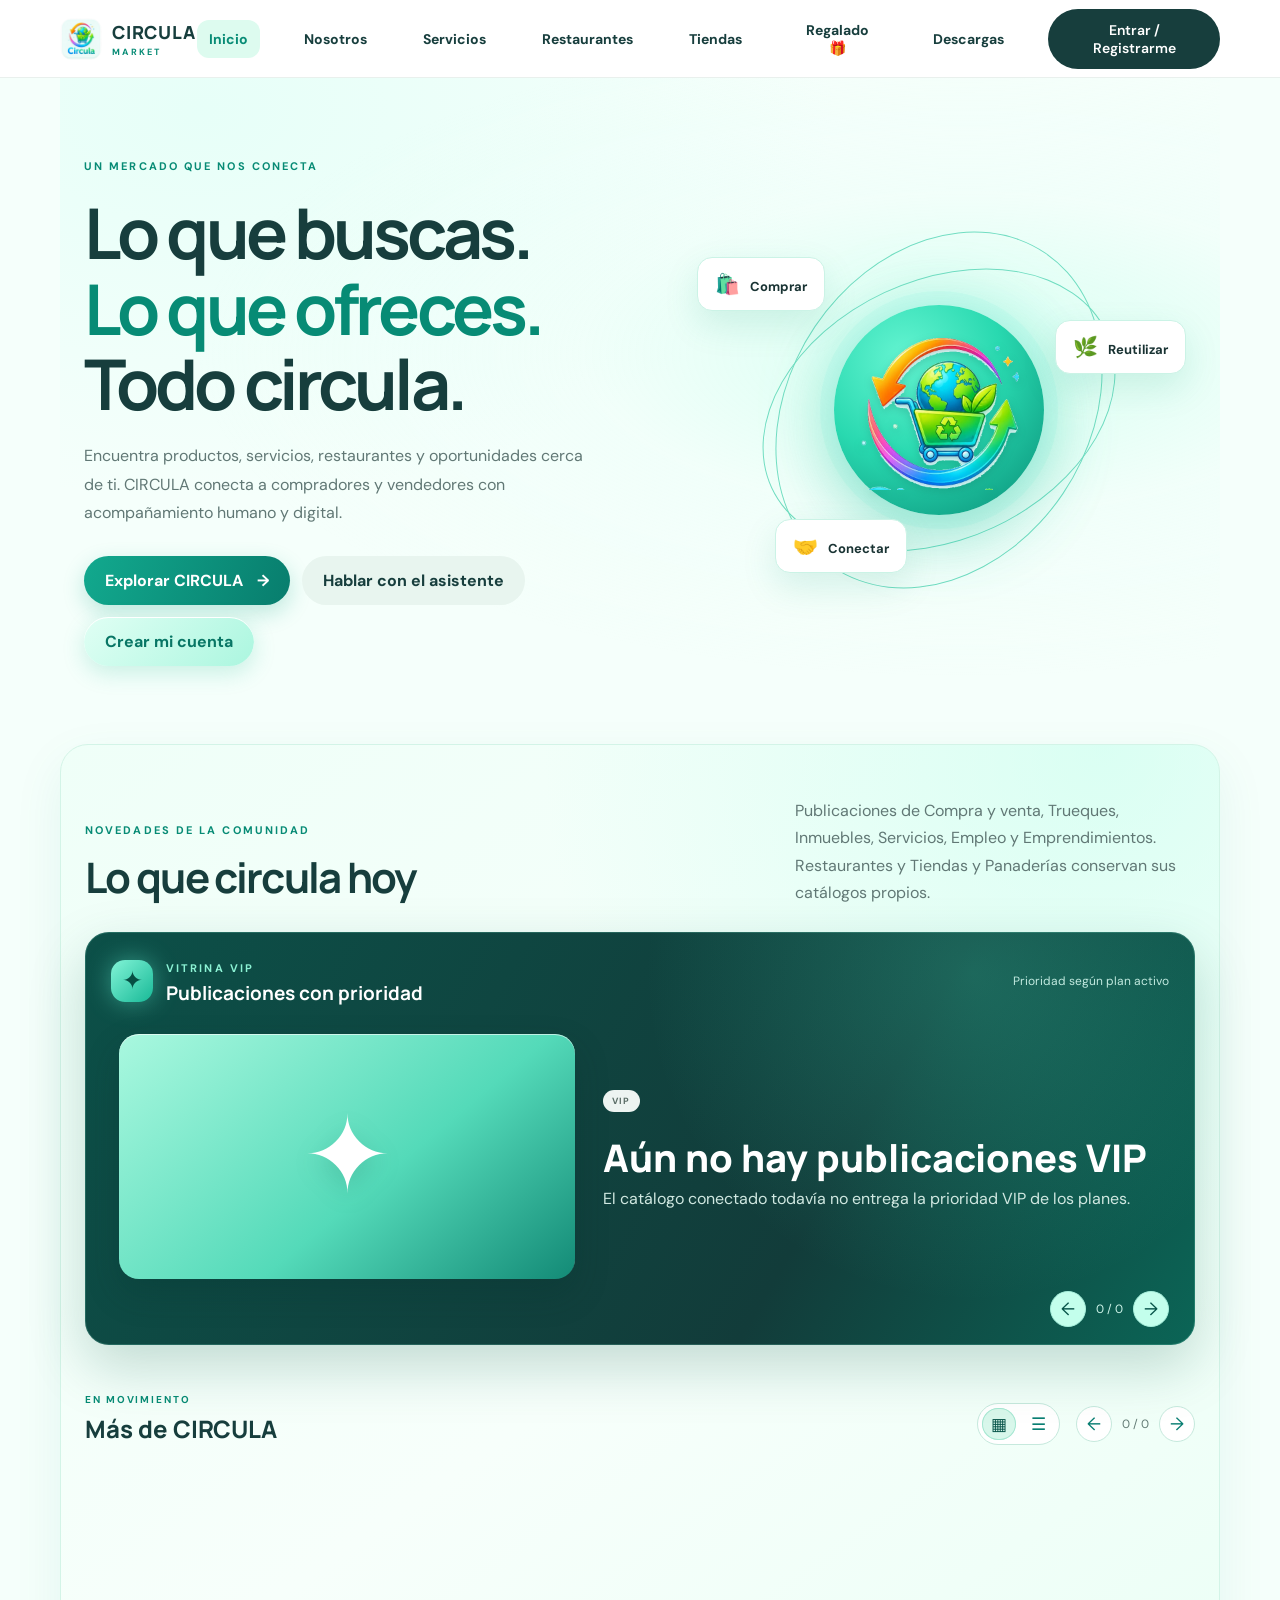
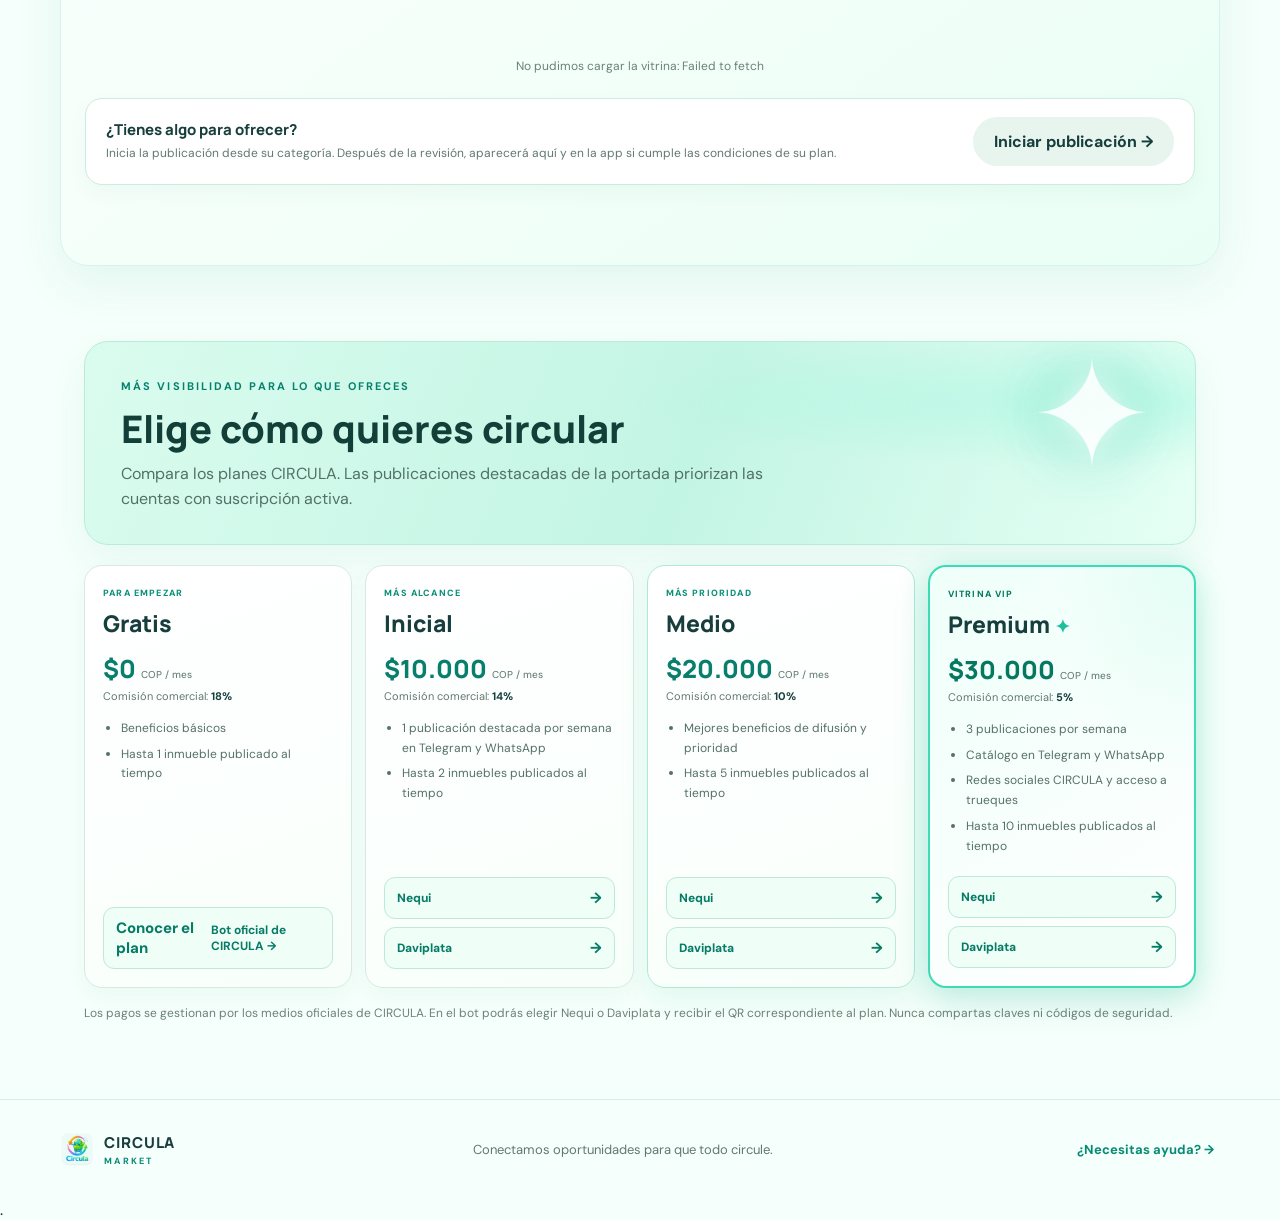
==== commit b978472f: "Web: CRM, equipo y vinculación de canales" ====
--- a/index.html
+++ b/index.html
@@ -223,5 +223,6 @@
   <div id="toast" class="toast" role="status" aria-live="polite"></div>
   <datalist id="colombia-municipalities"></datalist>
   <script src="password-eye.js" defer></script><script src="config.js"></script><script src="municipalities.js"></script><script src="app.js"></script><script src="homepage.js"></script><script src="locations.js"></script>
+  <script src="vinculacion.js"></script>.
 </body>
 </html>
